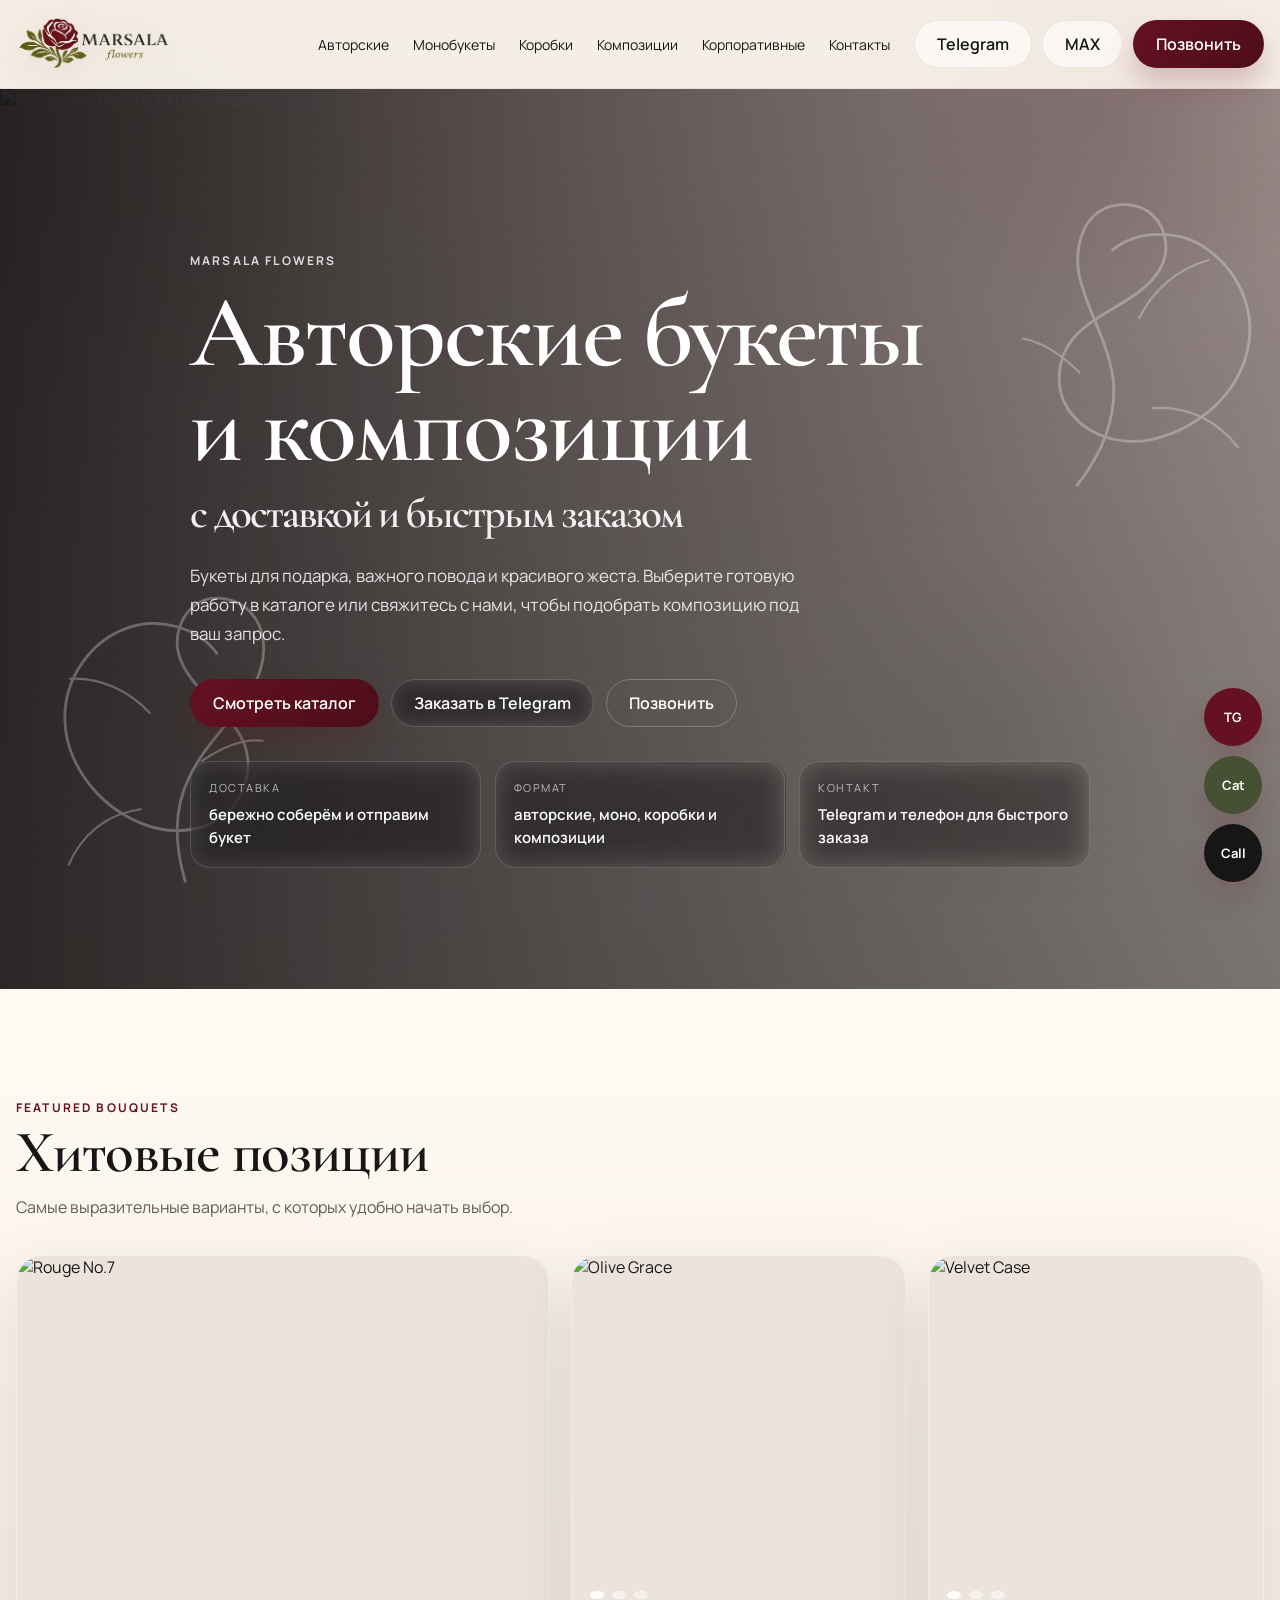
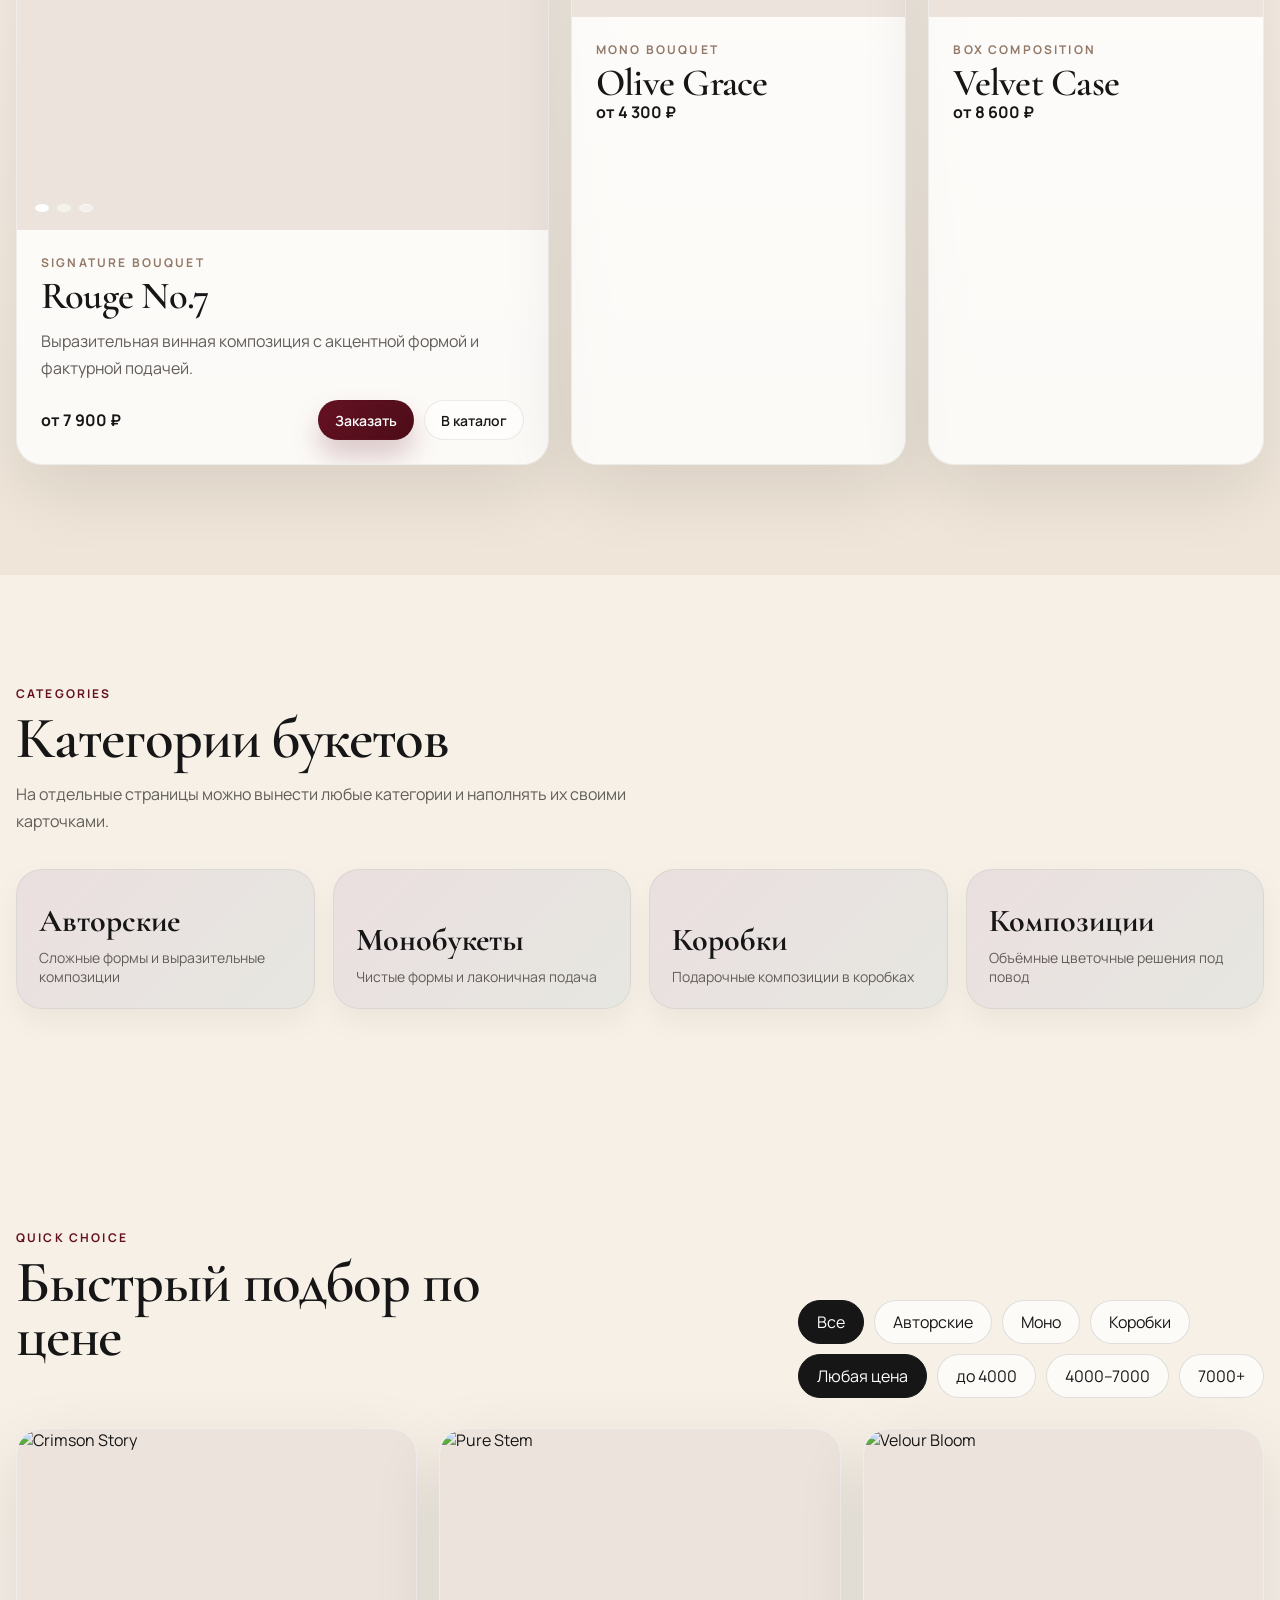
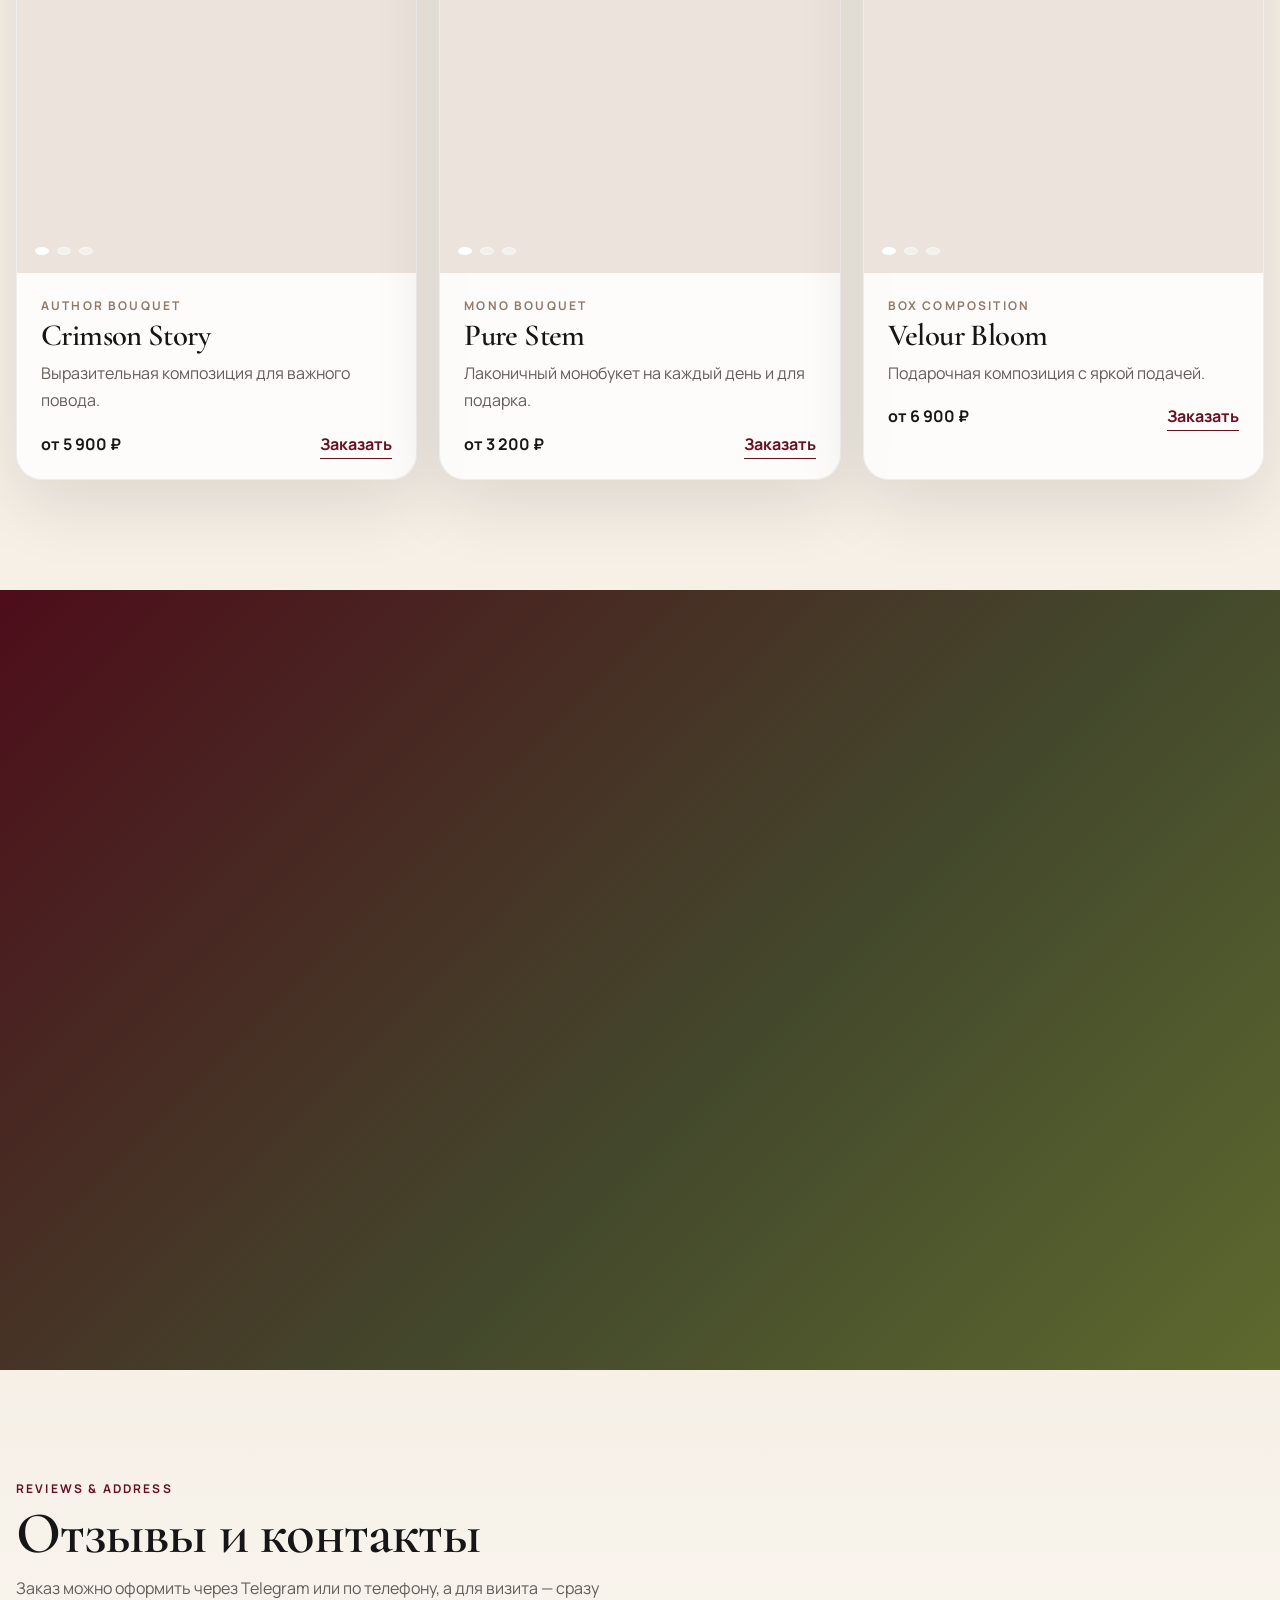
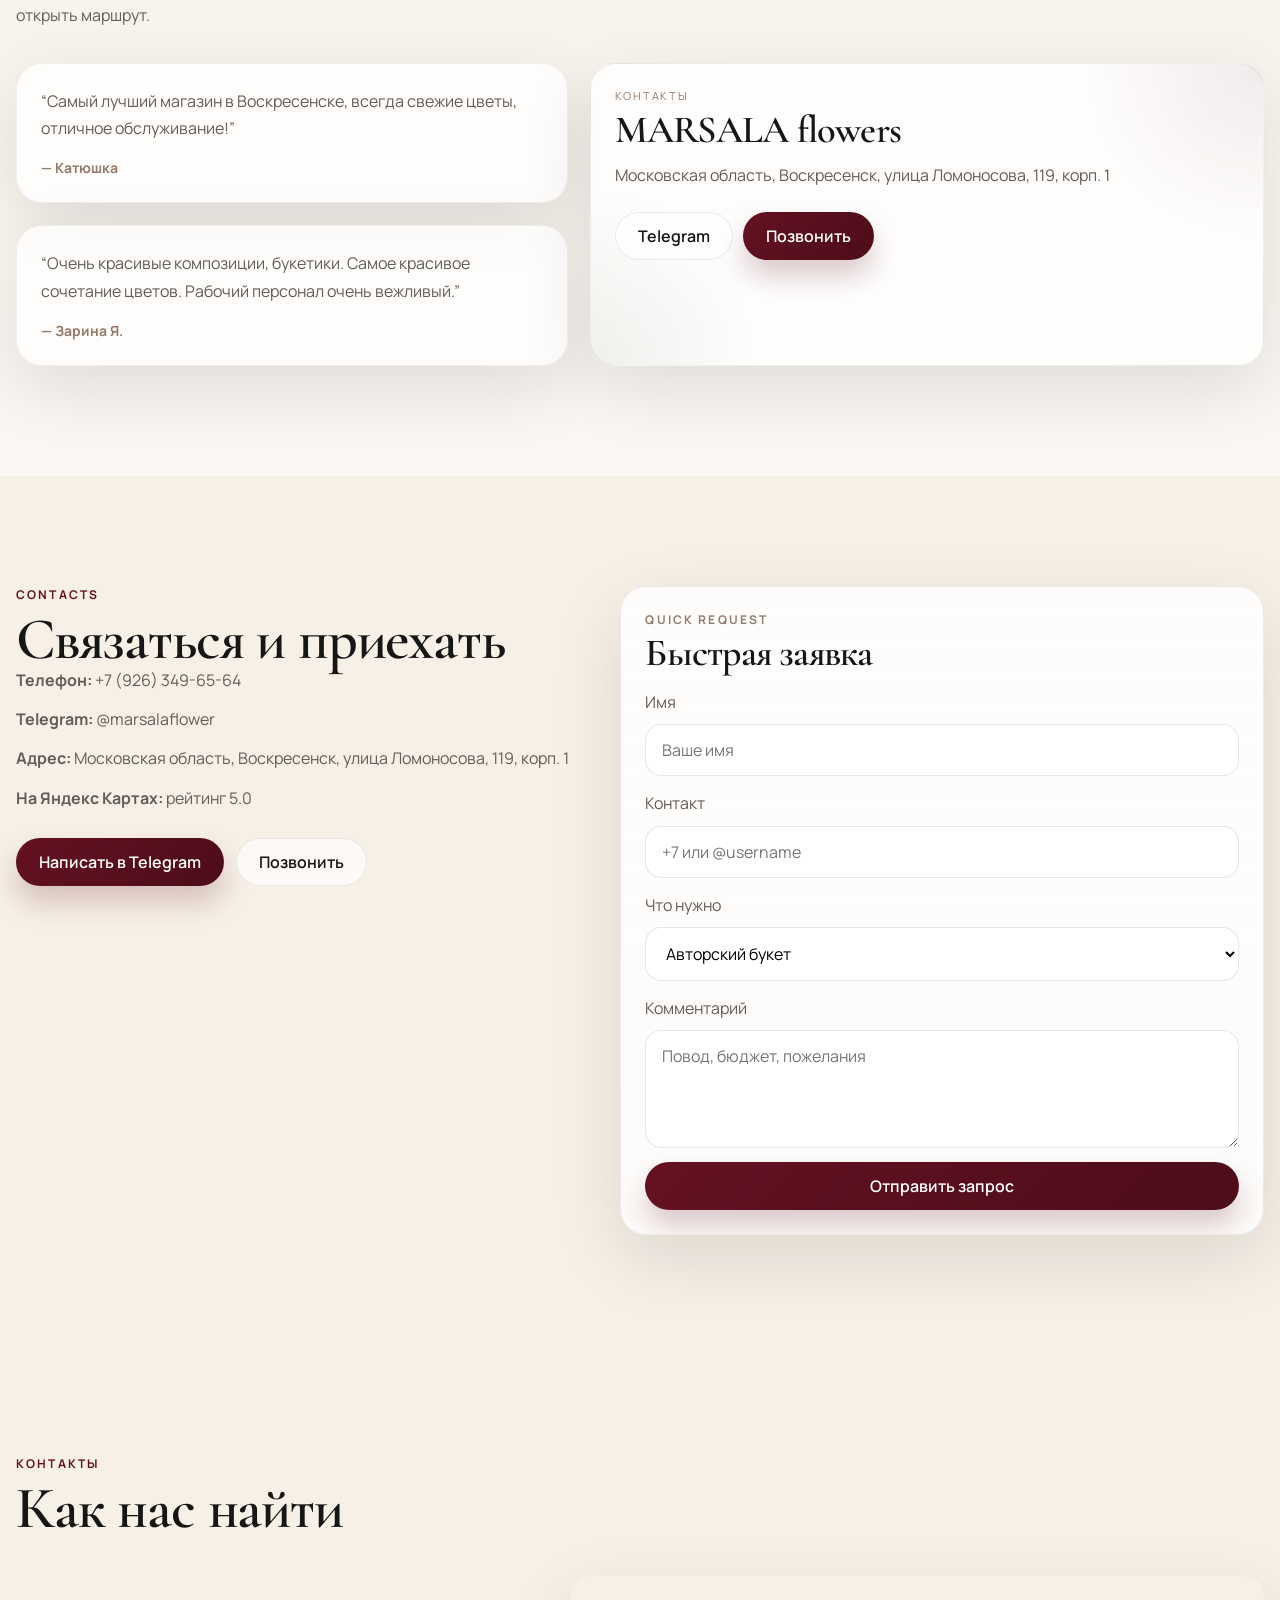
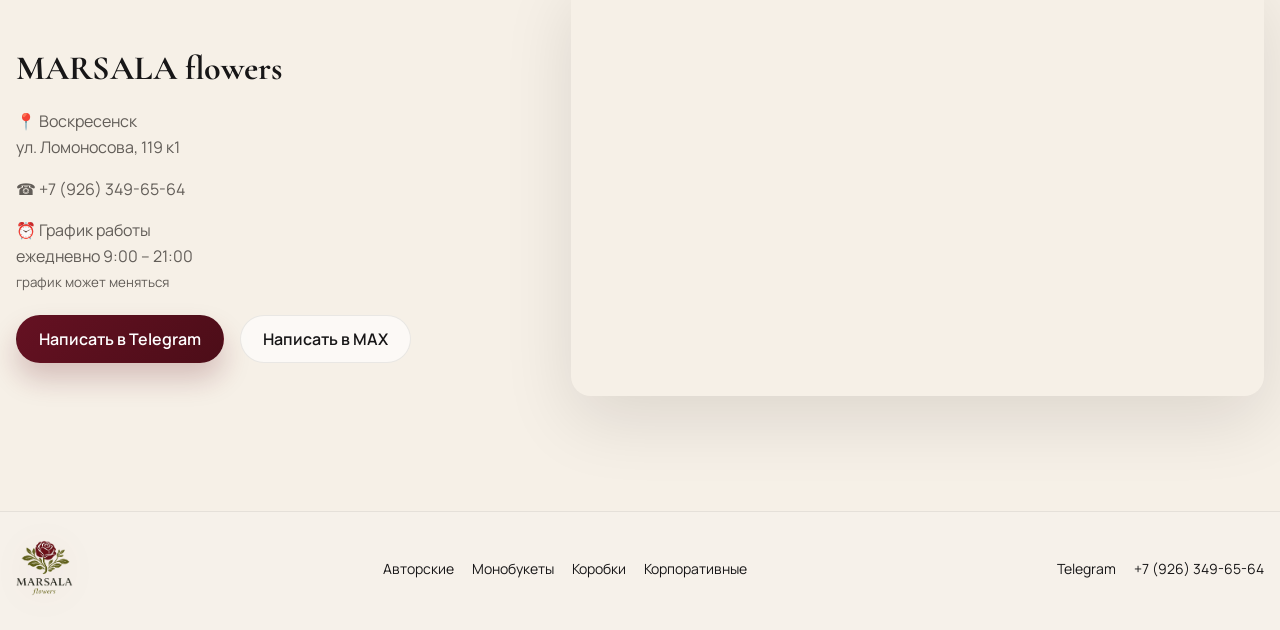
==== index.html @ 774537a8 "v2_16.03" ====
<!DOCTYPE html>
<html lang="ru">
<head>
  <meta charset="UTF-8" />
  <meta name="viewport" content="width=device-width, initial-scale=1.0" />
  <title>MARSALA flowers — доставка цветов и букетов</title>
  <meta name="description" content="Авторские букеты, монобукеты и композиции MARSALA flowers. Доставка, самовывоз, корпоративные заказы." />
  <link rel="preconnect" href="https://fonts.googleapis.com">
  <link rel="preconnect" href="https://fonts.gstatic.com" crossorigin>
  <link href="https://fonts.googleapis.com/css2?family=Cormorant+Garamond:wght@500;600;700&family=Manrope:wght@400;500;600;700&display=swap" rel="stylesheet">
  <link rel="icon" type="image/svg+xml" href="img/logo.png" />
  <link rel="stylesheet" href="style.css" />
</head>
<body>
  <div class="page-wrap">
    <header class="header" id="top">
      <div class="container header__inner">
        <a href="index.html" class="logo logo--image" aria-label="MARSALA flowers">
          <img src="img/logo_h.png" alt="MARSALA flowers" class="logo__img" />
        </a>

        <nav class="nav" id="nav">
          <a href="author-bouquets.html">Авторские</a>
          <a href="mono-bouquets.html">Монобукеты</a>
          <a href="box-compositions.html">Коробки</a>
          <a href="compositions.html">Композиции</a>
          <a href="corporate.html">Корпоративные</a>
          <a href="#contacts">Контакты</a>
        </nav>

        <div class="header__actions">
          <a href="https://t.me/marsalaflower" class="btn btn--ghost">Telegram</a>
          <a href="https://max.ru/" class="btn btn--ghost">MAX</a>
          <a href="tel:+79263496564" class="btn btn--accent">Позвонить</a>
        </div>

        <button class="burger" id="burger" aria-label="Меню">
          <span></span><span></span><span></span>
        </button>
      </div>
    </header>

    <main>
      <section class="hero">
        <div class="hero__media">
          <img src="https://images.unsplash.com/photo-1519378058457-4c29a0a2efac?auto=format&fit=crop&w=1800&q=80" alt="Авторские букеты и композиции" />
          <div class="hero__overlay"></div>
          <div class="hero__monogram hero__monogram--left"></div>
          <div class="hero__monogram hero__monogram--right"></div>
          <div class="hero__watermark"></div>
        </div>

        <div class="container hero__content reveal">
          <p class="hero__eyebrow">MARSALA flowers</p>
          <h1 class="hero__title">
            Авторские букеты и композиции
            <span>с доставкой и быстрым заказом</span>
          </h1>
          <p class="hero__text">
            Букеты для подарка, важного повода и красивого жеста. Выберите готовую работу в каталоге
            или свяжитесь с нами, чтобы подобрать композицию под ваш запрос.
          </p>

          <div class="hero__actions">
            <a href="#catalog" class="btn btn--accent">Смотреть каталог</a>
            <a href="https://t.me/marsalaflower" class="btn btn--glass">Заказать в Telegram</a>
            <a href="tel:+79263496564" class="btn btn--outline-light">Позвонить</a>
          </div>

          <div class="hero__meta">
            <div class="hero-meta-card">
              <span>Доставка</span>
              <strong>бережно соберём и отправим букет</strong>
            </div>
            <div class="hero-meta-card">
              <span>Формат</span>
              <strong>авторские, моно, коробки и композиции</strong>
            </div>
            <div class="hero-meta-card">
              <span>Контакт</span>
              <strong>Telegram и телефон для быстрого заказа</strong>
            </div>
          </div>
        </div>
      </section>

      <section class="section signature" id="signature">
        <div class="container">
          <div class="section-head reveal">
            <p class="section-head__label">featured bouquets</p>
            <h2 class="section-head__title">Хитовые позиции</h2>
            <p class="section-head__text">Самые выразительные варианты, с которых удобно начать выбор.</p>
          </div>

          <div class="signature-grid">
            <article class="signature-card signature-card--large reveal" data-category="author" data-price="7900">
              <div class="signature-card__gallery">
                <img class="product-image active" src="https://images.unsplash.com/photo-1487412720507-e7ab37603c6f?auto=format&fit=crop&w=1400&q=80" alt="Rouge No.7" />
                <img class="product-image" src="https://images.unsplash.com/photo-1455656678494-4d1b5f3e7ad1?auto=format&fit=crop&w=1400&q=80" alt="Rouge No.7" />
                <img class="product-image" src="https://images.unsplash.com/photo-1519378058457-4c29a0a2efac?auto=format&fit=crop&w=1400&q=80" alt="Rouge No.7" />
                <div class="product-dots"></div>
              </div>
              <div class="signature-card__content">
                <p class="mini-label">signature bouquet</p>
                <h3>Rouge No.7</h3>
                <p class="signature-card__desc">Выразительная винная композиция с акцентной формой и фактурной подачей.</p>
                <div class="signature-card__bottom">
                  <span class="signature-card__price">от 7 900 ₽</span>
                  <div class="card-actions">
                    <a href="https://t.me/marsalaflower" class="btn btn--accent btn--small">Заказать</a>
                    <a href="author-bouquets.html" class="btn btn--ghost btn--small">В каталог</a>
                  </div>
                </div>
              </div>
            </article>

            <article class="signature-card reveal" data-category="mono" data-price="4300">
              <div class="signature-card__gallery">
                <img class="product-image active" src="https://images.unsplash.com/photo-1494336934272-fd670477c5ab?auto=format&fit=crop&w=1200&q=80" alt="Olive Grace" />
                <img class="product-image" src="https://images.unsplash.com/photo-1563241527-3004b7be0ffd?auto=format&fit=crop&w=1200&q=80" alt="Olive Grace" />
                <img class="product-image" src="https://images.unsplash.com/photo-1526397751294-331021109fbd?auto=format&fit=crop&w=1200&q=80" alt="Olive Grace" />
                <div class="product-dots"></div>
              </div>
              <div class="signature-card__content">
                <p class="mini-label">mono bouquet</p>
                <h3>Olive Grace</h3>
                <span class="signature-card__price">от 4 300 ₽</span>
              </div>
            </article>

            <article class="signature-card reveal" data-category="box" data-price="8600">
              <div class="signature-card__gallery">
                <img class="product-image active" src="https://images.unsplash.com/photo-1508610048659-a06b669e3321?auto=format&fit=crop&w=1200&q=80" alt="Velvet Case" />
                <img class="product-image" src="https://images.unsplash.com/photo-1516589091380-5d8e87df6999?auto=format&fit=crop&w=1200&q=80" alt="Velvet Case" />
                <img class="product-image" src="https://images.unsplash.com/photo-1518709268805-4e9042af2176?auto=format&fit=crop&w=1200&q=80" alt="Velvet Case" />
                <div class="product-dots"></div>
              </div>
              <div class="signature-card__content">
                <p class="mini-label">box composition</p>
                <h3>Velvet Case</h3>
                <span class="signature-card__price">от 8 600 ₽</span>
              </div>
            </article>
          </div>
        </div>
      </section>

      <section class="section">
        <div class="container">
          <div class="section-head reveal">
            <p class="section-head__label">categories</p>
            <h2 class="section-head__title">Категории букетов</h2>
            <p class="section-head__text">На отдельные страницы можно вынести любые категории и наполнять их своими карточками.</p>
          </div>

          <div class="category-links reveal">
            <a class="category-link" href="author-bouquets.html">
              <h3>Авторские</h3>
              <p>Сложные формы и выразительные композиции</p>
            </a>
            <a class="category-link" href="mono-bouquets.html">
              <h3>Монобукеты</h3>
              <p>Чистые формы и лаконичная подача</p>
            </a>
            <a class="category-link" href="box-compositions.html">
              <h3>Коробки</h3>
              <p>Подарочные композиции в коробках</p>
            </a>
            <a class="category-link" href="compositions.html">
              <h3>Композиции</h3>
              <p>Объёмные цветочные решения под повод</p>
            </a>
          </div>
        </div>
      </section>

      <section class="section catalog" id="catalog">
        <div class="container">
          <div class="catalog-top reveal">
            <div class="section-head section-head--narrow">
              <p class="section-head__label">quick choice</p>
              <h2 class="section-head__title">Быстрый подбор по цене</h2>
            </div>

            <div class="catalog-filters">
              <div class="chips">
                <button class="chip is-active" data-filter-type="all">Все</button>
                <button class="chip" data-filter-type="author">Авторские</button>
                <button class="chip" data-filter-type="mono">Моно</button>
                <button class="chip" data-filter-type="box">Коробки</button>
              </div>
              <div class="chips">
                <button class="chip is-active" data-filter-price="all">Любая цена</button>
                <button class="chip" data-filter-price="low">до 4000</button>
                <button class="chip" data-filter-price="mid">4000–7000</button>
                <button class="chip" data-filter-price="high">7000+</button>
              </div>
            </div>
          </div>

          <div class="catalog-grid" id="catalogGrid">
            <article class="catalog-card reveal" data-category="author" data-price="5900">
              <div class="catalog-card__gallery">
                <img class="product-image active" src="https://images.unsplash.com/photo-1455656678494-4d1b5f3e7ad1?auto=format&fit=crop&w=1200&q=80" alt="Crimson Story" />
                <img class="product-image" src="https://images.unsplash.com/photo-1468327768560-75b778cbb551?auto=format&fit=crop&w=1200&q=80" alt="Crimson Story" />
                <img class="product-image" src="https://images.unsplash.com/photo-1487412720507-e7ab37603c6f?auto=format&fit=crop&w=1200&q=80" alt="Crimson Story" />
                <div class="product-dots"></div>
              </div>
              <div class="catalog-card__body">
                <p class="mini-label">author bouquet</p>
                <h3>Crimson Story</h3>
                <p class="catalog-card__desc">Выразительная композиция для важного повода.</p>
                <div class="catalog-card__bottom">
                  <span class="catalog-card__price">от 5 900 ₽</span>
                  <a href="https://t.me/marsalaflower" class="text-link">Заказать</a>
                </div>
              </div>
            </article>

            <article class="catalog-card reveal" data-category="mono" data-price="3200">
              <div class="catalog-card__gallery">
                <img class="product-image active" src="https://images.unsplash.com/photo-1494336934272-fd670477c5ab?auto=format&fit=crop&w=1200&q=80" alt="Pure Stem" />
                <img class="product-image" src="https://images.unsplash.com/photo-1563241527-3004b7be0ffd?auto=format&fit=crop&w=1200&q=80" alt="Pure Stem" />
                <img class="product-image" src="https://images.unsplash.com/photo-1526397751294-331021109fbd?auto=format&fit=crop&w=1200&q=80" alt="Pure Stem" />
                <div class="product-dots"></div>
              </div>
              <div class="catalog-card__body">
                <p class="mini-label">mono bouquet</p>
                <h3>Pure Stem</h3>
                <p class="catalog-card__desc">Лаконичный монобукет на каждый день и для подарка.</p>
                <div class="catalog-card__bottom">
                  <span class="catalog-card__price">от 3 200 ₽</span>
                  <a href="https://t.me/marsalaflower" class="text-link">Заказать</a>
                </div>
              </div>
            </article>

            <article class="catalog-card reveal" data-category="box" data-price="6900">
              <div class="catalog-card__gallery">
                <img class="product-image active" src="https://images.unsplash.com/photo-1508610048659-a06b669e3321?auto=format&fit=crop&w=1200&q=80" alt="Velour Bloom" />
                <img class="product-image" src="https://images.unsplash.com/photo-1516589091380-5d8e87df6999?auto=format&fit=crop&w=1200&q=80" alt="Velour Bloom" />
                <img class="product-image" src="https://images.unsplash.com/photo-1518709268805-4e9042af2176?auto=format&fit=crop&w=1200&q=80" alt="Velour Bloom" />
                <div class="product-dots"></div>
              </div>
              <div class="catalog-card__body">
                <p class="mini-label">box composition</p>
                <h3>Velour Bloom</h3>
                <p class="catalog-card__desc">Подарочная композиция с яркой подачей.</p>
                <div class="catalog-card__bottom">
                  <span class="catalog-card__price">от 6 900 ₽</span>
                  <a href="https://t.me/marsalaflower" class="text-link">Заказать</a>
                </div>
              </div>
            </article>
          </div>
        </div>
      </section>

      <section class="section corporate" id="corporate">
        <div class="container corporate__grid">
          <div class="corporate__copy reveal">
            <p class="section-head__label section-head__label--light">corporate orders</p>
            <h2 class="section-head__title section-head__title--light">Корпоративные заказы</h2>
            <p class="corporate__text">Букеты и композиции для сотрудников, руководителей, клиентов и деловых поводов.</p>
            <ul class="corporate__list">
              <li>Подарки сотрудникам и руководителям</li>
              <li>Поздравления для клиентов и партнёров</li>
              <li>Оформление деловых поводов и мероприятий</li>
              <li>Быстрое согласование через Telegram и телефон</li>
            </ul>
            <div class="corporate__actions">
              <a href="corporate.html" class="btn btn--light-solid">Подробнее</a>
              <a href="https://t.me/marsalaflower" class="btn btn--outline-light">Оставить запрос</a>
            </div>
          </div>

          <div class="corporate__visual reveal">
            <div class="corporate__visual-card">
              <span>MARSALA flowers</span>
              <strong>Цветочные решения для делового подарка и особого случая</strong>
            </div>
            <img src="https://images.unsplash.com/photo-1527061011665-3652c757a4d4?auto=format&fit=crop&w=1400&q=80" alt="Корпоративная композиция" />
          </div>
        </div>
      </section>

      <section class="section reviews" id="reviews">
        <div class="container">
          <div class="section-head reveal">
            <p class="section-head__label">reviews & address</p>
            <h2 class="section-head__title">Отзывы и контакты</h2>
            <p class="section-head__text">Заказ можно оформить через Telegram или по телефону, а для визита — сразу открыть маршрут.</p>
          </div>

          <div class="reviews-layout">
            <div class="reviews-cards">
              <article class="review-card reveal">
                <p>“Самый лучший магазин в Воскресенске, всегда свежие цветы, отличное обслуживание!”</p>
                <strong>— Катюшка</strong>
              </article>
              <article class="review-card reveal">
                <p>“Очень красивые композиции, букетики. Самое красивое сочетание цветов. Рабочий персонал очень вежливый.”</p>
                <strong>— Зарина Я.</strong>
              </article>
            </div>

            <div class="map-card reveal">
              <div class="map-card__inner">
                <span>Контакты</span>
                <h3>MARSALA flowers</h3>
                <p>Московская область, Воскресенск, улица Ломоносова, 119, корп. 1</p>
                <div class="card-actions">
                  <a href="https://t.me/marsalaflower" class="btn btn--ghost">Telegram</a>
                  <a href="tel:+79263496564" class="btn btn--accent">Позвонить</a>
                </div>
              </div>
            </div>
          </div>
        </div>
      </section>

      <section class="section contacts" id="contacts">
        <div class="container contacts__grid">
          <div class="contacts__copy reveal">
            <p class="section-head__label">contacts</p>
            <h2 class="section-head__title">Связаться и приехать</h2>
            <ul class="contacts-list">
              <li><strong>Телефон:</strong> +7 (926) 349-65-64</li>
              <li><strong>Telegram:</strong> @marsalaflower</li>
              <li><strong>Адрес:</strong> Московская область, Воскресенск, улица Ломоносова, 119, корп. 1</li>
              <li><strong>На Яндекс Картах:</strong> рейтинг 5.0</li>
            </ul>
            <div class="contacts__actions">
              <a href="https://t.me/marsalaflower" class="btn btn--accent">Написать в Telegram</a>
              <a href="tel:+79263496564" class="btn btn--ghost">Позвонить</a>
            </div>
          </div>

          <form class="contact-card reveal">
            <p class="mini-label">quick request</p>
            <h3>Быстрая заявка</h3>
            <label>
              <span>Имя</span>
              <input type="text" placeholder="Ваше имя" />
            </label>
            <label>
              <span>Контакт</span>
              <input type="text" placeholder="+7 или @username" />
            </label>
            <label>
              <span>Что нужно</span>
              <select>
                <option>Авторский букет</option>
                <option>Монобукет</option>
                <option>Композиция в коробке</option>
                <option>Корпоративный заказ</option>
              </select>
            </label>
            <label>
              <span>Комментарий</span>
              <textarea rows="4" placeholder="Повод, бюджет, пожелания"></textarea>
            </label>
            <button type="button" class="btn btn--accent btn--full">Отправить запрос</button>
          </form>
        </div>
      </section>
      <section class="section contacts" id="contacts">
  <div class="container">

    <div class="section-head">
      <p class="section-head__label">контакты</p>
      <h2 class="section-head__title">Как нас найти</h2>
    </div>

    <div class="contacts-grid">

      <div class="contacts-info">
        <h3>MARSALA flowers</h3>

        <p>
          📍 Воскресенск<br>
          ул. Ломоносова, 119 к1
        </p>

        <p>
          ☎ <a href="tel:+79263496564">+7 (926) 349-65-64</a>
        </p>

        <p>
          ⏰ График работы<br>
          ежедневно 9:00 – 21:00<br>
          <small>график может меняться</small>
        </p>

        <div class="contacts-buttons">
          <a href="https://t.me/marsalaflower" class="btn btn--accent">Написать в Telegram</a>
          <a href="https://max.ru/" class="btn btn--ghost">Написать в MAX</a>
        </div>

      </div>


      <div class="contacts-map">

        <iframe
          src="https://yandex.ru/map-widget/v1/?ll=38.720020%2C55.318401&mode=search&oid=48468776814&ol=biz&z=16"
          width="100%"
          height="420"
          frameborder="0"
          allowfullscreen="true"
          style="border-radius:20px;">
        </iframe>

      </div>

    </div>

  </div>
</section>
    </main>

    <footer class="footer">
      <div class="container footer__inner">
        <a href="index.html" class="logo logo--image" aria-label="MARSALA flowers">
          <img src="img/logo.png" alt="MARSALA flowers" class="logo__img" />
        </a>

        <nav class="footer__nav">
          <a href="author-bouquets.html">Авторские</a>
          <a href="mono-bouquets.html">Монобукеты</a>
          <a href="box-compositions.html">Коробки</a>
          <a href="corporate.html">Корпоративные</a>
        </nav>

        <div class="footer__links">
          <a href="https://t.me/marsalaflower">Telegram</a>
          <a href="tel:+79263496564">+7 (926) 349-65-64</a>
        </div>
      </div>
    </footer>

    <div class="floating-actions">
      <a href="https://t.me/marsalaflower">TG</a>
      <a href="author-bouquets.html">Cat</a>
      <a href="tel:+79263496564">Call</a>
    </div>
  </div>

  <script src="script.js"></script>
</body>
</html>
---- style.css ----
:root {
  --milk: #f6f0e7;
  --milk-2: #efe6dc;
  --milk-3: #faf7f2;
  --graphite: #171617;
  --graphite-soft: #625d58;
  --wine: #651122;
  --wine-dark: #4c0d18;
  --olive: #465032;
  --olive-soft: #738062;
  --taupe: #927968;
  --white: #ffffff;
  --line: rgba(23, 22, 23, 0.08);
  --line-light: rgba(255, 255, 255, 0.16);
  --shadow: 0 24px 70px rgba(16, 12, 10, 0.11);
  --radius-xl: 34px;
  --radius-lg: 26px;
  --radius-md: 20px;
  --radius-sm: 14px;
  --container: 1280px;
  --transition: 0.35s ease;
}

* { box-sizing: border-box; }
html { scroll-behavior: smooth; }
body {
  margin: 0;
  font-family: "Manrope", sans-serif;
  color: var(--graphite);
  background:
    radial-gradient(circle at top right, rgba(101, 17, 34, 0.05), transparent 15%),
    radial-gradient(circle at top left, rgba(70, 80, 50, 0.05), transparent 16%),
    var(--milk);
  overflow-x: hidden;
}
img { display: block; max-width: 100%; }
a { text-decoration: none; color: inherit; }
button, input, textarea, select { font: inherit; }
button { cursor: pointer; }
.container { width: min(var(--container), calc(100% - 32px)); margin: 0 auto; }
.page-wrap { position: relative; isolation: isolate; }

.page-wrap::before,
.page-wrap::after {
  content: "";
  position: fixed;
  inset: auto;
  pointer-events: none;
  z-index: -1;
  opacity: .26;
  width: 420px;
  height: 420px;
  background-repeat: no-repeat;
  background-size: contain;
}

.page-wrap::before {
  top: 110px;
  left: -70px;
  background-image: url("data:image/svg+xml;utf8,<svg xmlns='http://www.w3.org/2000/svg' viewBox='0 0 300 300' fill='none'><path d='M162 234c-8-28-10-55 3-82 14-30 43-52 55-81 6-16 6-36-6-49-10-11-30-16-43-7-13 9-18 26-14 40 8 28 40 43 51 69 8 18 2 42-12 55-20 18-48 18-69 9-34-14-61-48-60-86 1-30 21-58 49-68 24-9 56-1 71 20' stroke='%23651122' stroke-width='1.9' stroke-linecap='round'/><path d='M127 177c-26 3-47 20-57 44M175 139c15-10 31-18 48-16M134 101c-17-18-39-28-63-27' stroke='%23465032' stroke-width='1.5' stroke-linecap='round'/></svg>");
}

.page-wrap::after {
  right: -90px;
  bottom: 80px;
  background-image: url("data:image/svg+xml;utf8,<svg xmlns='http://www.w3.org/2000/svg' viewBox='0 0 300 300' fill='none'><path d='M124 234c18-23 30-48 29-78-2-34-23-61-28-92-2-17 2-36 16-46 12-8 32-8 43 3 12 12 13 30 5 43-15 25-50 32-68 54-13 15-15 40-4 56 15 22 42 28 65 24 37-8 70-36 77-73 6-30-8-61-33-78-21-15-54-15-74 1' stroke='%23465032' stroke-width='1.9' stroke-linecap='round'/><path d='M184 173c27-2 51 10 67 31M126 145c-13-13-28-24-45-27M173 102c11-22 30-39 55-46' stroke='%23651122' stroke-width='1.5' stroke-linecap='round'/></svg>");
}

.header {
  position: sticky;
  top: 0;
  z-index: 100;
  backdrop-filter: blur(18px);
  background: rgba(246, 240, 231, 0.76);
  border-bottom: 1px solid rgba(23,22,23,.06);
}
.header__inner {
  min-height: 88px;
  display: flex;
  align-items: center;
  gap: 24px;
}
.logo {
  display: inline-flex;
  align-items: center;
  gap: 12px;
  flex-shrink: 0;
}
.logo__seal {
  width: 50px;
  height: 50px;
  border-radius: 50%;
  display: grid;
  place-items: center;
  background: linear-gradient(135deg, var(--wine), var(--olive));
  color: var(--white);
  font-family: "Cormorant Garamond", serif;
  font-size: 22px;
  font-weight: 700;
  box-shadow: 0 16px 30px rgba(101,17,34,.18);
}
.logo__text { display: flex; flex-direction: column; line-height: 1; }
.logo__text strong { font-size: 15px; font-weight: 700; }
.logo__text small {
  margin-top: 5px;
  font-size: 11px;
  color: var(--graphite-soft);
  text-transform: uppercase;
  letter-spacing: .14em;
}
.nav {
  margin-left: auto;
  display: flex;
  align-items: center;
  gap: 24px;
}
.nav a, .footer__nav a, .footer__links a {
  position: relative;
  font-size: 14px;
  color: var(--graphite);
}
.nav a::after, .footer__nav a::after, .footer__links a::after {
  content: "";
  position: absolute;
  left: 0; bottom: -6px;
  width: 0; height: 1px;
  background: currentColor;
  transition: width var(--transition);
}
.nav a:hover::after, .footer__nav a:hover::after, .footer__links a:hover::after { width: 100%; }
.header__actions { display: flex; gap: 10px; }
.burger {
  display: none;
  width: 44px; height: 44px;
  border-radius: 12px;
  border: 1px solid var(--line);
  background: rgba(255,255,255,.6);
  flex-direction: column; justify-content: center; gap: 4px;
}
.burger span {
  width: 18px; height: 2px; border-radius: 999px;
  background: var(--graphite); display: block; margin: 0 auto;
}
.btn {
  min-height: 48px;
  padding: 0 22px;
  border-radius: 999px;
  border: 1px solid transparent;
  display: inline-flex; align-items: center; justify-content: center;
  transition: transform var(--transition), background var(--transition), box-shadow var(--transition), border-color var(--transition);
  font-weight: 600; white-space: nowrap;
}
.btn:hover { transform: translateY(-2px); }
.btn--accent {
  background: linear-gradient(135deg, var(--wine), var(--wine-dark));
  color: #fff;
  box-shadow: 0 16px 28px rgba(101,17,34,.22);
}
.btn--ghost {
  background: rgba(255,255,255,.62);
  border-color: rgba(23,22,23,.08);
  color: var(--graphite);
}
.btn--glass {
  color: #fff;
  background: rgba(255,255,255,.08);
  border-color: rgba(255,255,255,.16);
  backdrop-filter: blur(10px);
}
.btn--outline {
  background: transparent;
  border-color: rgba(23,22,23,.14);
}
.btn--outline-light {
  background: transparent;
  color: #fff;
  border-color: rgba(255,255,255,.24);
}
.btn--light-solid { background: #fff; color: var(--wine); }
.btn--small { min-height: 40px; padding: 0 16px; font-size: 14px; }
.btn--full { width: 100%; }

.hero {
  position: relative;
  min-height: 100vh;
  display: flex;
  align-items: center;
  color: #fff;
  overflow: hidden;
}
.hero__media { position: absolute; inset: 0; }
.hero__media img {
  width: 100%; height: 100%; object-fit: cover;
  filter: saturate(.95) contrast(1.05);
}
.hero__overlay {
  position: absolute; inset: 0;
  background:
    linear-gradient(100deg, rgba(14,11,12,.88) 0%, rgba(14,11,12,.6) 42%, rgba(14,11,12,.26) 100%),
    linear-gradient(180deg, rgba(101,17,34,.16), rgba(0,0,0,.36));
}
.hero__monogram {
  position: absolute;
  width: 380px; height: 380px;
  opacity: .28;
  background-repeat: no-repeat;
  background-size: contain;
  mix-blend-mode: screen;
}
.hero__monogram--left {
  left: -20px; bottom: 24px;
  background-image: url("data:image/svg+xml;utf8,<svg xmlns='http://www.w3.org/2000/svg' viewBox='0 0 300 300' fill='none'><path d='M162 234c-8-28-10-55 3-82 14-30 43-52 55-81 6-16 6-36-6-49-10-11-30-16-43-7-13 9-18 26-14 40 8 28 40 43 51 69 8 18 2 42-12 55-20 18-48 18-69 9-34-14-61-48-60-86 1-30 21-58 49-68 24-9 56-1 71 20' stroke='white' stroke-width='2.2' stroke-linecap='round'/><path d='M127 177c-26 3-47 20-57 44M175 139c15-10 31-18 48-16M134 101c-17-18-39-28-63-27' stroke='white' stroke-width='1.7' stroke-linecap='round'/></svg>");
}
.hero__monogram--right {
  right: -20px; top: 100px;
  background-image: url("data:image/svg+xml;utf8,<svg xmlns='http://www.w3.org/2000/svg' viewBox='0 0 300 300' fill='none'><path d='M124 234c18-23 30-48 29-78-2-34-23-61-28-92-2-17 2-36 16-46 12-8 32-8 43 3 12 12 13 30 5 43-15 25-50 32-68 54-13 15-15 40-4 56 15 22 42 28 65 24 37-8 70-36 77-73 6-30-8-61-33-78-21-15-54-15-74 1' stroke='white' stroke-width='2.2' stroke-linecap='round'/><path d='M184 173c27-2 51 10 67 31M126 145c-13-13-28-24-45-27M173 102c11-22 30-39 55-46' stroke='white' stroke-width='1.7' stroke-linecap='round'/></svg>");
}
.hero__content {
  position: relative; z-index: 2;
  padding: 132px 0 90px;
  max-width: 900px;
}
.hero__eyebrow, .section-head__label, .mini-label {
  text-transform: uppercase; letter-spacing: .18em; font-size: 12px; font-weight: 700;
}
.hero__eyebrow { margin: 0 0 16px; color: rgba(255,255,255,.82); }
.hero__title, .section-head__title, .signature-card h3, .catalog-card h3, .contact-card h3, .map-card__inner h3, .page-hero__title {
  font-family: "Cormorant Garamond", serif;
  line-height: .92; letter-spacing: -.02em; margin: 0; font-weight: 600;
}
.hero__title { font-size: clamp(4rem, 8vw, 7.6rem); max-width: 760px; }
.hero__title span { display: block; margin-top: 16px; font-size: .42em; line-height: 1.08; color: rgba(255,255,255,.92); }
.hero__text, .section-head__text, .signature-card__desc, .catalog-card__desc, .corporate__text, .review-card p, .map-card__inner p, .contacts-list li, .contact-card label span, .page-hero__text {
  color: var(--graphite-soft); line-height: 1.7;
}
.hero__text { margin: 26px 0 0; max-width: 620px; color: rgba(255,255,255,.85); font-size: 17px; }
.hero__actions { display: flex; flex-wrap: wrap; gap: 12px; margin-top: 30px; }
.hero__meta { margin-top: 34px; display: grid; grid-template-columns: repeat(3, 1fr); gap: 14px; }
.hero-meta-card {
  padding: 18px;
  border-radius: var(--radius-md);
  background: rgba(255,255,255,.08);
  border: 1px solid rgba(255,255,255,.14);
  backdrop-filter: blur(14px);
}
.hero-meta-card span {
  display: block; margin-bottom: 8px;
  color: rgba(255,255,255,.68);
  text-transform: uppercase; letter-spacing: .14em; font-size: 11px;
}
.hero-meta-card strong { font-size: 15px; line-height: 1.45; font-weight: 600; }

.page-hero {
  position: relative;
  padding: 150px 0 70px;
  overflow: hidden;
  background:
    linear-gradient(135deg, rgba(101,17,34,.9), rgba(70,80,50,.88)),
    radial-gradient(circle at right top, rgba(255,255,255,.08), transparent 22%),
    var(--graphite);
  color: #fff;
}
.page-hero__title { font-size: clamp(3rem, 5vw, 5.3rem); max-width: 840px; }
.page-hero__text { margin: 18px 0 0; max-width: 700px; color: rgba(255,255,255,.84); }
.page-hero__crumbs {
  display: flex; gap: 12px; flex-wrap: wrap; align-items: center;
  margin-bottom: 14px; color: rgba(255,255,255,.7); font-size: 13px;
}
.page-hero__crumbs span { opacity: .55; }

.section { position: relative; z-index: 1; padding: 110px 0; }
.section-head { margin-bottom: 34px; max-width: 760px; }
.section-head--narrow { max-width: 560px; }
.section-head__label { margin: 0 0 10px; color: var(--wine); }
.section-head__label--light { color: rgba(255,255,255,.8); }
.section-head__title { font-size: clamp(2.6rem, 4.6vw, 4.8rem); color: var(--graphite); }
.section-head__title--light { color: #fff; }
.section-head__text { margin: 14px 0 0; max-width: 620px; }

.signature { background: linear-gradient(180deg, #fffaf4 0%, #efe5d8 100%); }
.signature-grid { display: grid; grid-template-columns: 1.35fr .85fr .85fr; gap: 22px; align-items: stretch; }
.signature-card, .catalog-card, .review-card, .contact-card, .map-card__inner {
  background: rgba(255,255,255,.78); border: 1px solid rgba(23,22,23,.06); box-shadow: var(--shadow); overflow: hidden;
}
.signature-card, .catalog-card, .review-card, .contact-card { border-radius: var(--radius-lg); }
.signature-card, .catalog-card { transition: transform var(--transition), box-shadow var(--transition); }
.signature-card:hover, .catalog-card:hover { transform: translateY(-6px); box-shadow: 0 28px 80px rgba(16,12,10,.14); }
.signature-card__gallery, .catalog-card__gallery { position: relative; overflow: hidden; background: #ece4dc; }
.signature-card__gallery { aspect-ratio: 1 / 1.08; }
.catalog-card__gallery { aspect-ratio: .9 / 1; }
.product-image {
  position: absolute; inset: 0; width: 100%; height: 100%; object-fit: cover;
  opacity: 0; transition: opacity var(--transition), transform .8s ease;
}
.product-image.active { opacity: 1; }
.signature-card:hover .product-image.active, .catalog-card:hover .product-image.active { transform: scale(1.05); }
.product-dots { position: absolute; left: 18px; bottom: 18px; z-index: 2; display: flex; gap: 8px; }
.product-dot { width: 8px; height: 8px; border-radius: 50%; background: rgba(255,255,255,.44); border: 1px solid rgba(255,255,255,.38); }
.product-dot.active { background: #fff; }
.signature-card__content, .catalog-card__body, .review-card, .contact-card, .map-card__inner { padding: 24px; }
.mini-label { margin: 0 0 8px; color: var(--taupe); }
.signature-card h3 { font-size: clamp(2rem, 3vw, 3.7rem); }
.signature-card__desc { margin: 14px 0 0; max-width: 560px; }
.signature-card__bottom, .catalog-card__bottom { margin-top: 18px; display: flex; justify-content: space-between; gap: 14px; align-items: center; flex-wrap: wrap; }
.signature-card__price, .catalog-card__price { font-weight: 700; color: var(--graphite); }
.card-actions { display: flex; gap: 10px; flex-wrap: wrap; }

.mood-band { padding: 28px 0; background: linear-gradient(135deg, var(--wine), var(--olive)); color: rgba(255,255,255,.86); }
.mood-band__inner { display: flex; align-items: center; justify-content: center; gap: 18px; flex-wrap: wrap; }
.mood-band__inner p { margin: 0; text-transform: uppercase; letter-spacing: .18em; font-size: 12px; font-weight: 700; }
.mood-band__inner span { width: 26px; height: 1px; background: rgba(255,255,255,.32); }

.catalog { background: var(--milk); }
.catalog-top { display: flex; justify-content: space-between; gap: 30px; align-items: end; margin-bottom: 30px; flex-wrap: wrap; }
.catalog-filters { display: flex; flex-direction: column; gap: 10px; }
.chips { display: flex; gap: 10px; flex-wrap: wrap; }
.chip {
  min-height: 44px; padding: 0 18px; border-radius: 999px;
  border: 1px solid rgba(23,22,23,.12); background: rgba(255,255,255,.7); color: var(--graphite);
  transition: var(--transition);
}
.chip.is-active, .chip:hover { background: var(--graphite); border-color: var(--graphite); color: #fff; }
.catalog-grid, .category-grid { display: grid; grid-template-columns: repeat(3, 1fr); gap: 22px; }
.catalog-card h3 { font-size: clamp(1.8rem, 2.4vw, 3rem); }
.catalog-card__desc { margin: 10px 0 0; }
.text-link { position: relative; font-weight: 700; color: var(--wine); }
.text-link::after { content: ""; position: absolute; left: 0; bottom: -4px; width: 100%; height: 1px; background: currentColor; }

.category-links { display: grid; grid-template-columns: repeat(4, 1fr); gap: 18px; }
.category-link {
  min-height: 140px; border-radius: var(--radius-lg); padding: 22px;
  display: flex; flex-direction: column; justify-content: flex-end;
  background:
    linear-gradient(135deg, rgba(101,17,34,.12), rgba(70,80,50,.12)),
    rgba(255,255,255,.76);
  border: 1px solid rgba(23,22,23,.06);
  box-shadow: 0 12px 30px rgba(16,12,10,.05);
  transition: transform var(--transition), box-shadow var(--transition);
}
.category-link:hover { transform: translateY(-5px); box-shadow: var(--shadow); }
.category-link h3 { margin: 0 0 8px; font-family: "Cormorant Garamond", serif; font-size: 2rem; }
.category-link p { margin: 0; color: var(--graphite-soft); font-size: 14px; }

.corporate {
  background: linear-gradient(135deg, rgba(77,13,26,1), rgba(67,72,44,1) 58%, rgba(93,105,46,1));
  color: #fff;
}
.corporate__grid { display: grid; grid-template-columns: 1fr 1fr; gap: 34px; align-items: center; }
.corporate__text { color: rgba(255,255,255,.82); margin: 0 0 18px; }
.corporate__list { list-style: none; margin: 0; padding: 0; display: grid; gap: 12px; }
.corporate__list li { position: relative; padding-left: 22px; color: rgba(255,255,255,.88); }
.corporate__list li::before { content: ""; position: absolute; left: 0; top: .66em; width: 8px; height: 8px; border-radius: 50%; background: #fff; }
.corporate__actions { margin-top: 28px; display: flex; gap: 12px; flex-wrap: wrap; }
.corporate__visual {
  position: relative; min-height: 560px; border-radius: var(--radius-xl); overflow: hidden;
  box-shadow: 0 24px 80px rgba(0,0,0,.2);
}
.corporate__visual img { width: 100%; height: 100%; object-fit: cover; }
.corporate__visual::after {
  content: ""; position: absolute; inset: 0;
  background: linear-gradient(180deg, rgba(0,0,0,.08), rgba(0,0,0,.44));
}
.corporate__visual-card {
  position: absolute; top: 24px; left: 24px; z-index: 2; max-width: 340px; padding: 22px;
  border-radius: var(--radius-md); background: rgba(255,255,255,.1); border: 1px solid rgba(255,255,255,.16); backdrop-filter: blur(12px);
}
.corporate__visual-card span { display: block; margin-bottom: 10px; color: rgba(255,255,255,.72); text-transform: uppercase; letter-spacing: .14em; font-size: 11px; }
.corporate__visual-card strong { line-height: 1.45; font-size: 18px; }

.reviews { background: linear-gradient(180deg, var(--milk) 0%, #fbf8f4 100%); }
.reviews-layout { display: grid; grid-template-columns: .9fr 1.1fr; gap: 22px; }
.reviews-cards { display: grid; gap: 22px; }
.review-card p { margin: 0 0 14px; }
.review-card strong { color: var(--taupe); font-size: 14px; }
.map-card__inner {
  min-height: 100%; border-radius: var(--radius-lg);
  background:
    radial-gradient(circle at top right, rgba(101,17,34,.08), transparent 24%),
    radial-gradient(circle at bottom left, rgba(70,80,50,.08), transparent 24%),
    rgba(255,255,255,.82);
}
.map-card__inner span { display: block; margin-bottom: 10px; color: var(--taupe); text-transform: uppercase; letter-spacing: .16em; font-size: 11px; }
.map-card__inner h3 { font-size: clamp(2rem, 3vw, 3.2rem); max-width: 520px; }
.map-card__inner p { max-width: 520px; margin: 14px 0 22px; }

.contacts { background: var(--milk); }
.contacts__grid { display: grid; grid-template-columns: .95fr 1.05fr; gap: 22px; align-items: stretch; }
.contacts-list { list-style: none; margin: 0 0 26px; padding: 0; display: grid; gap: 12px; }
.contacts__actions { display: flex; gap: 12px; flex-wrap: wrap; }
.contact-card { background: linear-gradient(180deg, rgba(255,255,255,.86), rgba(255,255,255,.78)); border: 1px solid rgba(23,22,23,.08); }
.contact-card h3 { font-size: clamp(2rem, 3vw, 3.2rem); margin-bottom: 18px; }
.contact-card label { display: grid; gap: 8px; margin-bottom: 14px; }
.contact-card input, .contact-card textarea, .contact-card select {
  width: 100%; border-radius: 16px; border: 1px solid rgba(23,22,23,.1);
  background: rgba(255,255,255,.84); padding: 14px 16px; outline: none;
  transition: border-color var(--transition), box-shadow var(--transition);
}
.contact-card input:focus, .contact-card textarea:focus, .contact-card select:focus {
  border-color: rgba(101,17,34,.34); box-shadow: 0 0 0 4px rgba(101,17,34,.06);
}

.footer { padding: 28px 0 34px; border-top: 1px solid rgba(23,22,23,.08); background: rgba(247,242,236,.8); }
.footer__inner { display: flex; justify-content: space-between; align-items: center; gap: 24px; flex-wrap: wrap; }
.footer__nav, .footer__links { display: flex; gap: 18px; flex-wrap: wrap; }

.floating-actions {
  position: fixed; right: 18px; bottom: 18px; z-index: 120;
  display: flex; flex-direction: column; gap: 10px;
}
.floating-actions a {
  width: 58px; height: 58px; border-radius: 50%; display: grid; place-items: center;
  color: #fff; font-size: 13px; font-weight: 700; transition: var(--transition);
  box-shadow: 0 16px 30px rgba(101,17,34,.18);
}
.floating-actions a:nth-child(1) { background: var(--wine); }
.floating-actions a:nth-child(2) { background: var(--olive); }
.floating-actions a:nth-child(3) { background: var(--graphite); }
.floating-actions a:hover { transform: translateY(-3px); }

.reveal { opacity: 0; transform: translateY(34px); transition: opacity .9s ease, transform .9s ease; }
.reveal.is-visible { opacity: 1; transform: translateY(0); }

@media (max-width: 1100px) {
  .hero__meta, .signature-grid, .catalog-grid, .category-grid, .corporate__grid, .reviews-layout, .contacts__grid, .category-links {
    grid-template-columns: 1fr;
  }
  .catalog-top { align-items: start; }
}

@media (max-width: 860px) {
  .nav, .header__actions { display: none; }
  .burger { display: flex; margin-left: auto; }
  .nav.is-open {
    display: flex; position: absolute; top: 84px; left: 16px; right: 16px; padding: 18px;
    border-radius: 20px; background: rgba(247,242,236,.98); border: 1px solid rgba(23,22,23,.06);
    box-shadow: var(--shadow); flex-direction: column; align-items: flex-start; gap: 14px;
  }
  .hero { min-height: auto; }
  .hero__content { padding: 120px 0 84px; }
  .hero__actions, .contacts__actions, .corporate__actions { flex-direction: column; align-items: stretch; }
  .btn { width: 100%; }
  .section { padding: 86px 0; }
  .corporate__visual { min-height: 420px; }
}

@media (max-width: 560px) {
  .container { width: min(var(--container), calc(100% - 20px)); }
  .hero__title, .page-hero__title { font-size: 3.3rem; }
  .section-head__title, .signature-card h3, .catalog-card h3, .contact-card h3, .map-card__inner h3 {
    font-size: 2.5rem;
  }
  .signature-card__content, .catalog-card__body, .review-card, .contact-card, .map-card__inner { padding: 20px; }
  .floating-actions a { width: 52px; height: 52px; font-size: 12px; }
}


.logo--image{gap:0}
.logo__img{
  display:block;
  height:56px;
  width:auto;
  filter: drop-shadow(0 8px 18px rgba(100,17,34,.08));
}
.logo__img--footer{height:52px}
.hero-brandmark{
  width:min(300px,58vw);
  height:auto;
  margin:0 0 24px;
  filter: drop-shadow(0 14px 28px rgba(0,0,0,.20));
}
.hero__watermark{
  position:absolute;
  right:5%;
  bottom:8%;
  width:min(34vw,460px);
  aspect-ratio:1;
  background:url("brand/watermark.svg") center/contain no-repeat;
  opacity:.42;
  mix-blend-mode:screen;
}
.page-hero{position:relative;overflow:hidden}
.page-hero::before{
  content:"";
  position:absolute;
  inset:0;
  background:
    radial-gradient(circle at 20% 30%, rgba(101,17,34,.08), transparent 20%),
    radial-gradient(circle at 80% 70%, rgba(70,80,50,.10), transparent 22%);
  pointer-events:none;
}
.page-hero__brandmark{
  width:88px;
  height:auto;
  margin-bottom:18px;
  filter: drop-shadow(0 10px 20px rgba(100,17,34,.08));
}
.signature-card,
.catalog-card{position:relative}
.signature-card::after,
.catalog-card::after{
  content:"";
  position:absolute;
  right:10px;
  bottom:10px;
  width:120px;
  height:120px;
  background:url("brand/watermark.svg") center/contain no-repeat;
  opacity:.08;
  pointer-events:none;
}
.page-wrap::before{
  background-image:url("brand/pattern-monograms.svg");
  width:560px;
  height:560px;
  opacity:.18;
  left:-120px;
  top:80px;
}
.page-wrap::after{
  background-image:url("brand/pattern-monograms.svg");
  width:520px;
  height:520px;
  opacity:.14;
  right:-120px;
  bottom:20px;
  transform:scaleX(-1) rotate(8deg);
}
body::before{
  content:"";
  position:fixed;
  inset:0;
  pointer-events:none;
  z-index:-2;
  background:
    radial-gradient(circle at 12% 18%, rgba(70,80,50,.10), transparent 18%),
    radial-gradient(circle at 86% 12%, rgba(101,17,34,.10), transparent 16%),
    radial-gradient(circle at 78% 82%, rgba(70,80,50,.08), transparent 16%);
}
@media (max-width:860px){
  .logo__img{height:48px}
  .hero-brandmark{width:min(220px,62vw)}
  .hero__watermark{width:min(56vw,280px);right:2%;bottom:4%;opacity:.28}
  .page-wrap::before,.page-wrap::after{width:340px;height:340px;opacity:.12}
}

.contacts-grid{
display:grid;
grid-template-columns: 1fr 1.4fr;
gap:60px;
align-items:center;
margin-top:40px;
}

.contacts-info h3{
font-family:"Cormorant Garamond", serif;
font-size:34px;
margin-bottom:20px;
}

.contacts-info p{
margin-bottom:16px;
color:var(--graphite-soft);
line-height:1.6;
}

.contacts-buttons{
display:flex;
gap:16px;
margin-top:20px;
}

.contacts-map iframe{
width:100%;
height:420px;
border:0;
border-radius:24px;
box-shadow:var(--shadow);
}

@media (max-width:900px){

.contacts-grid{
grid-template-columns:1fr;
}

.contacts-map iframe{
height:360px;
}

}
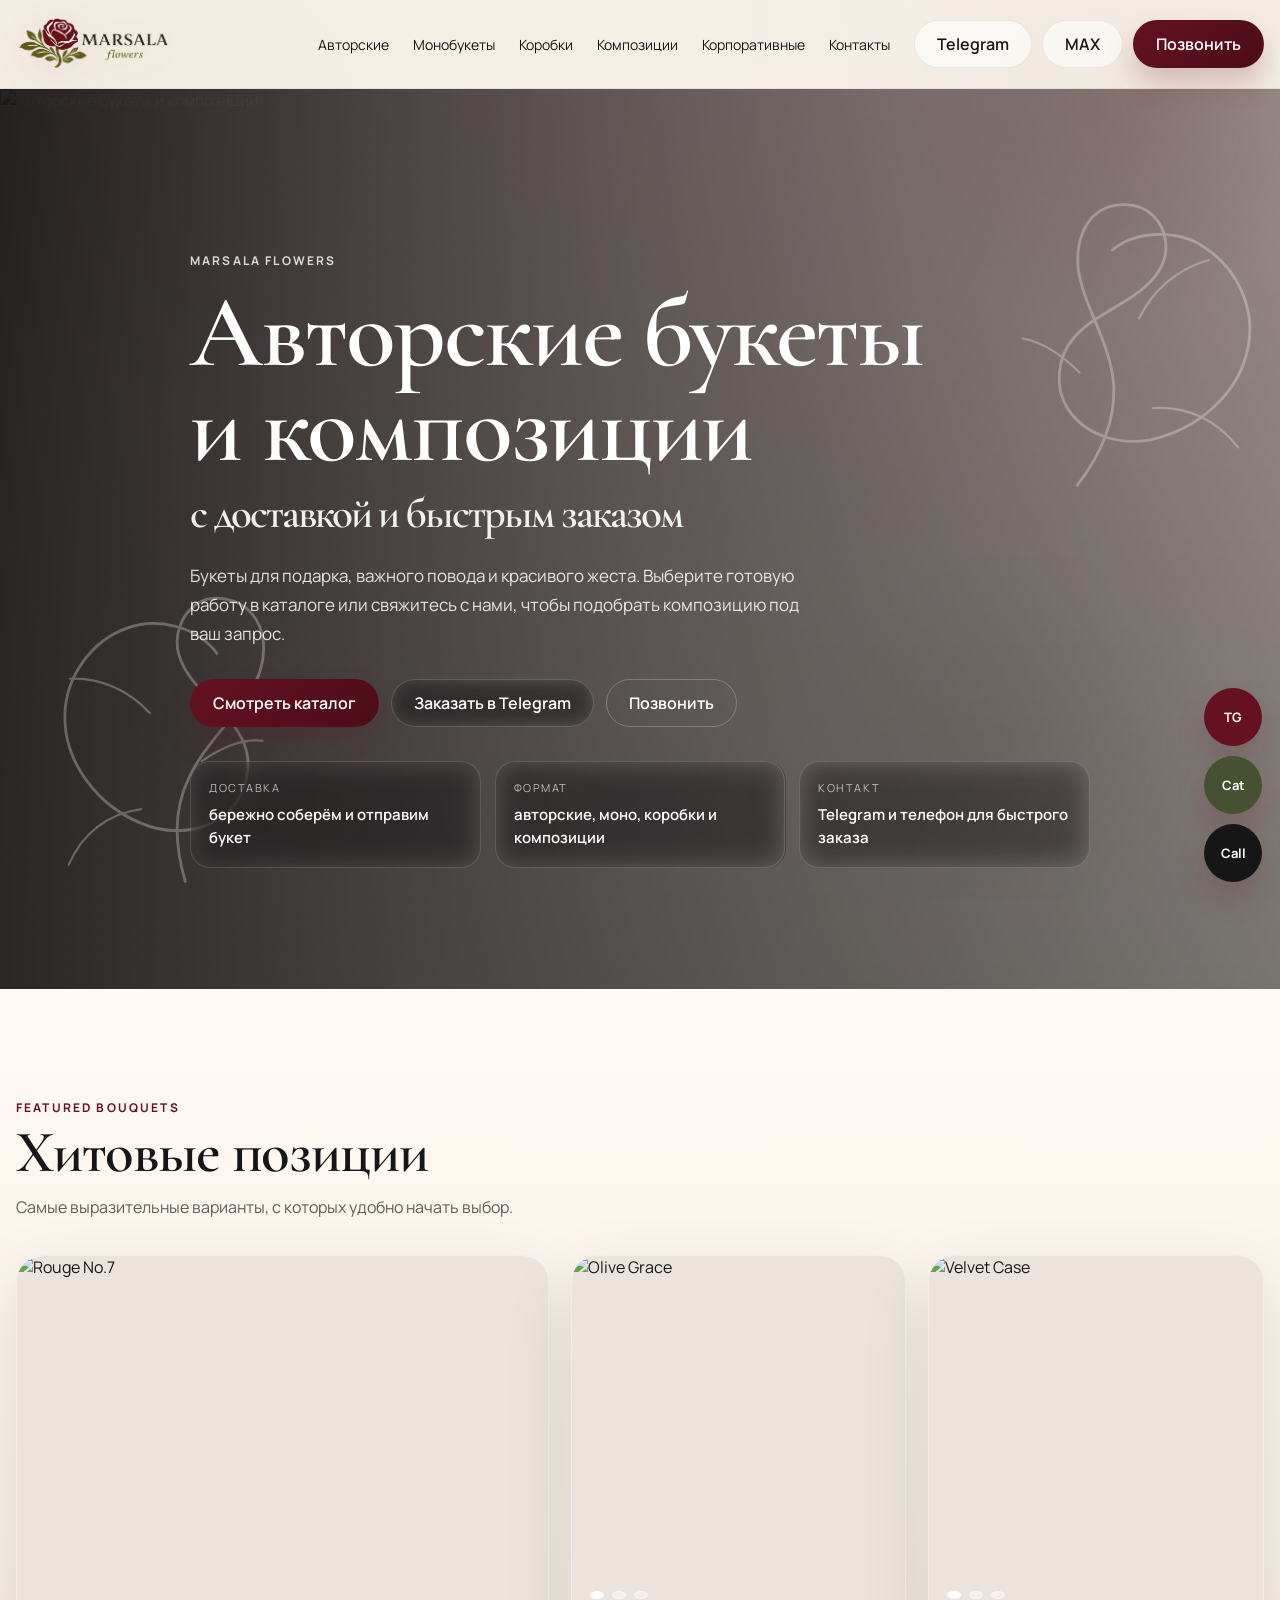
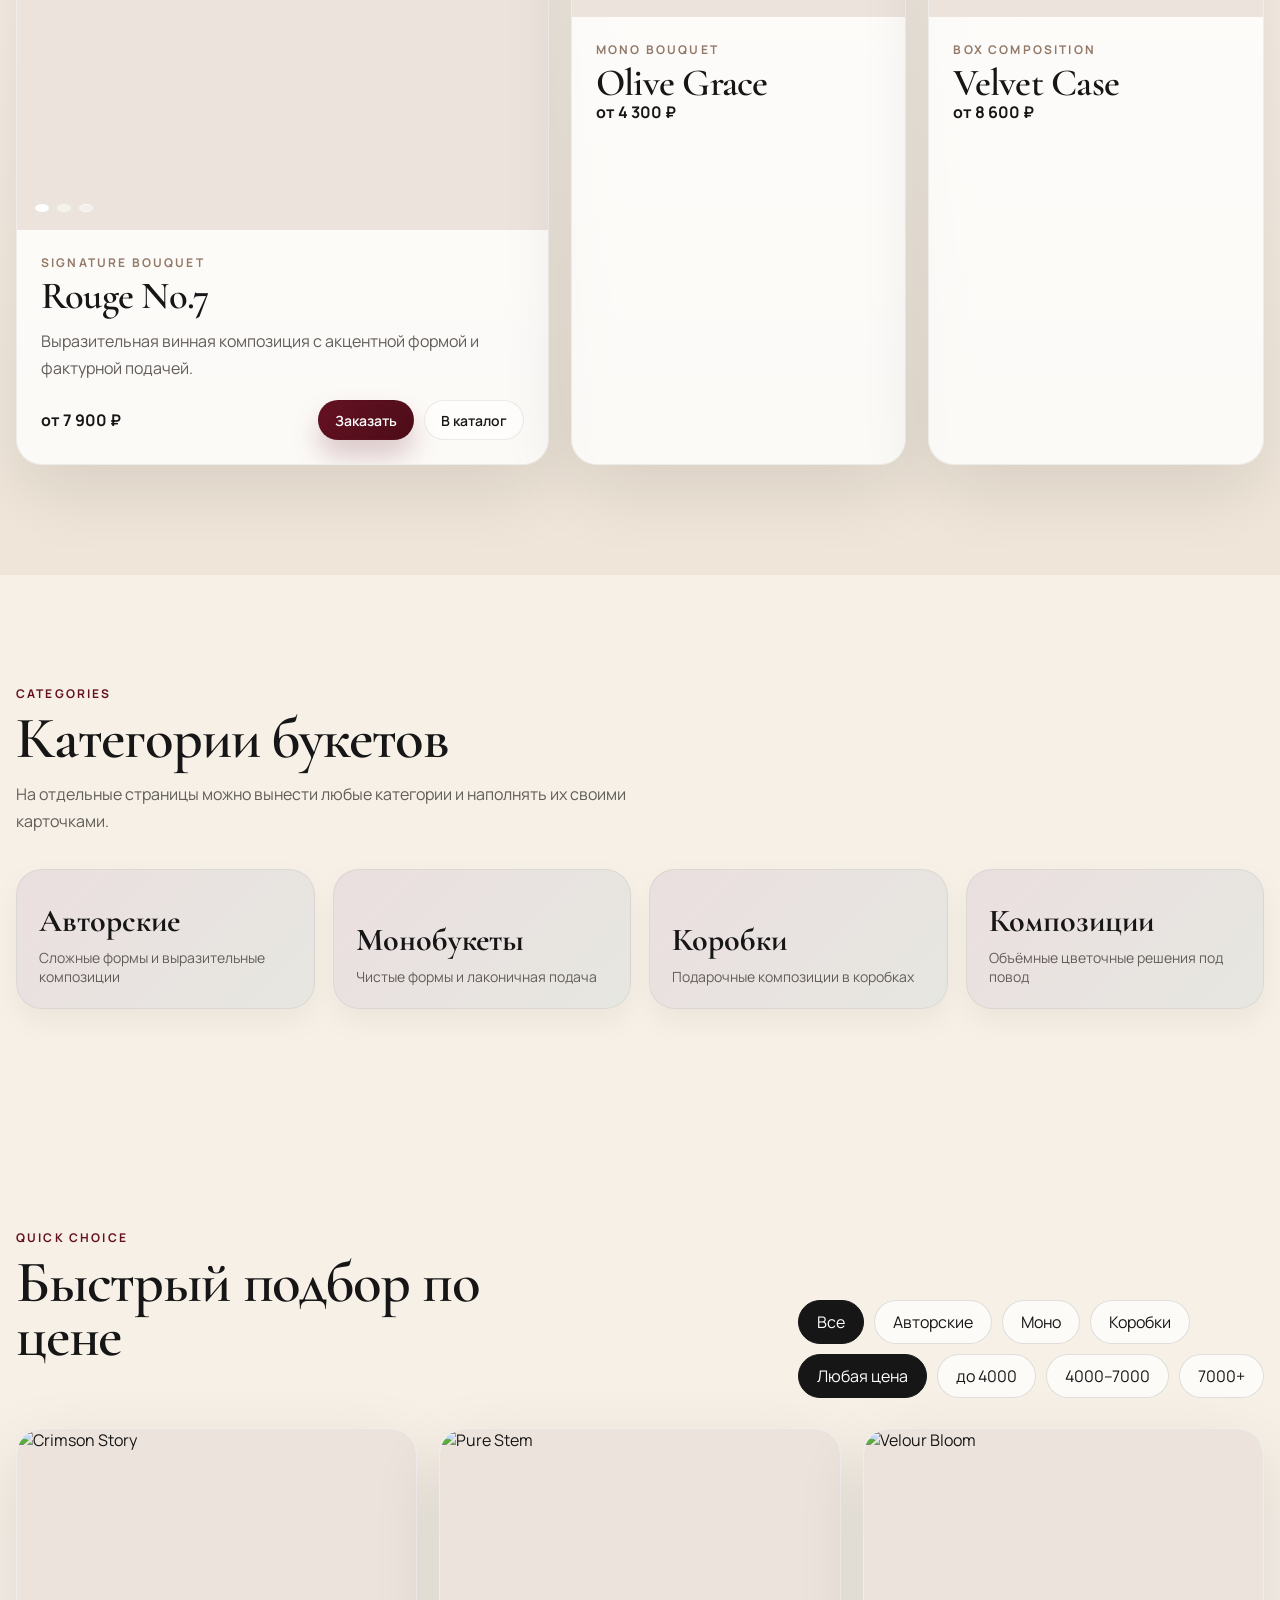
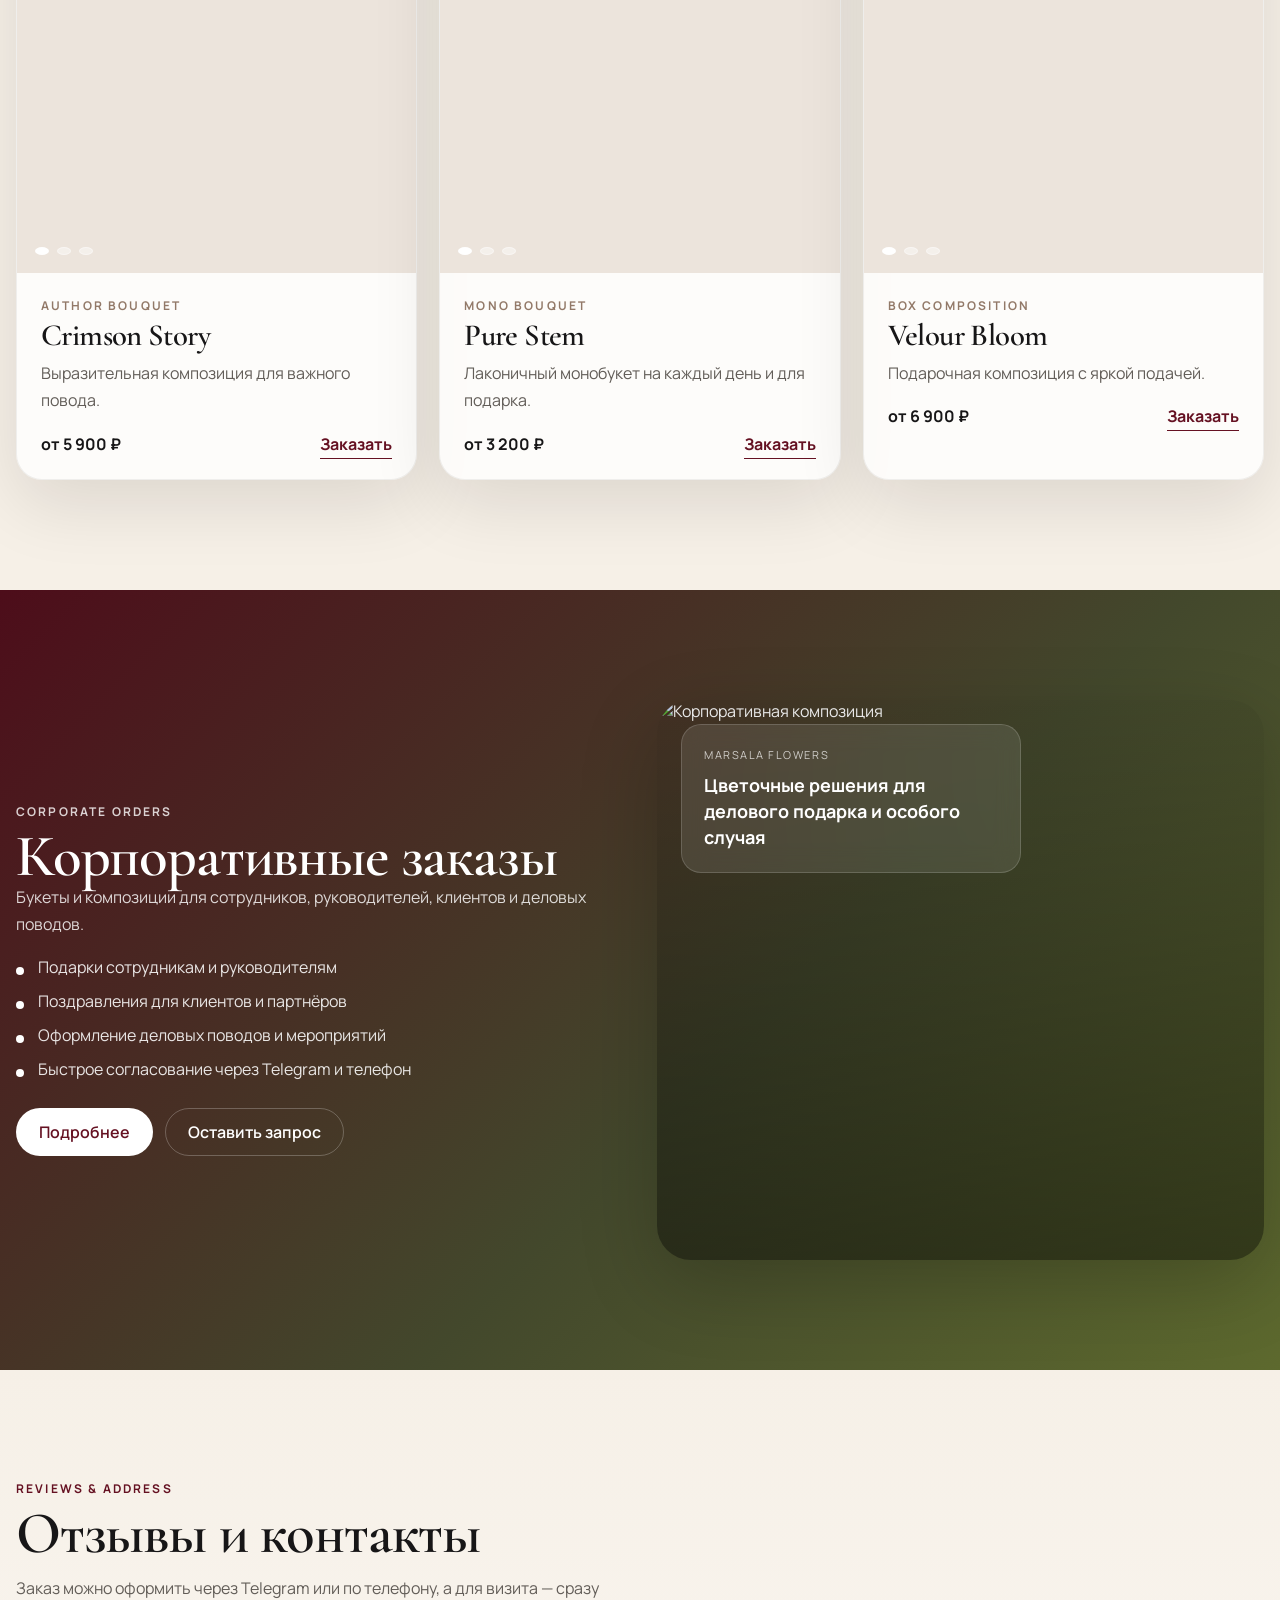
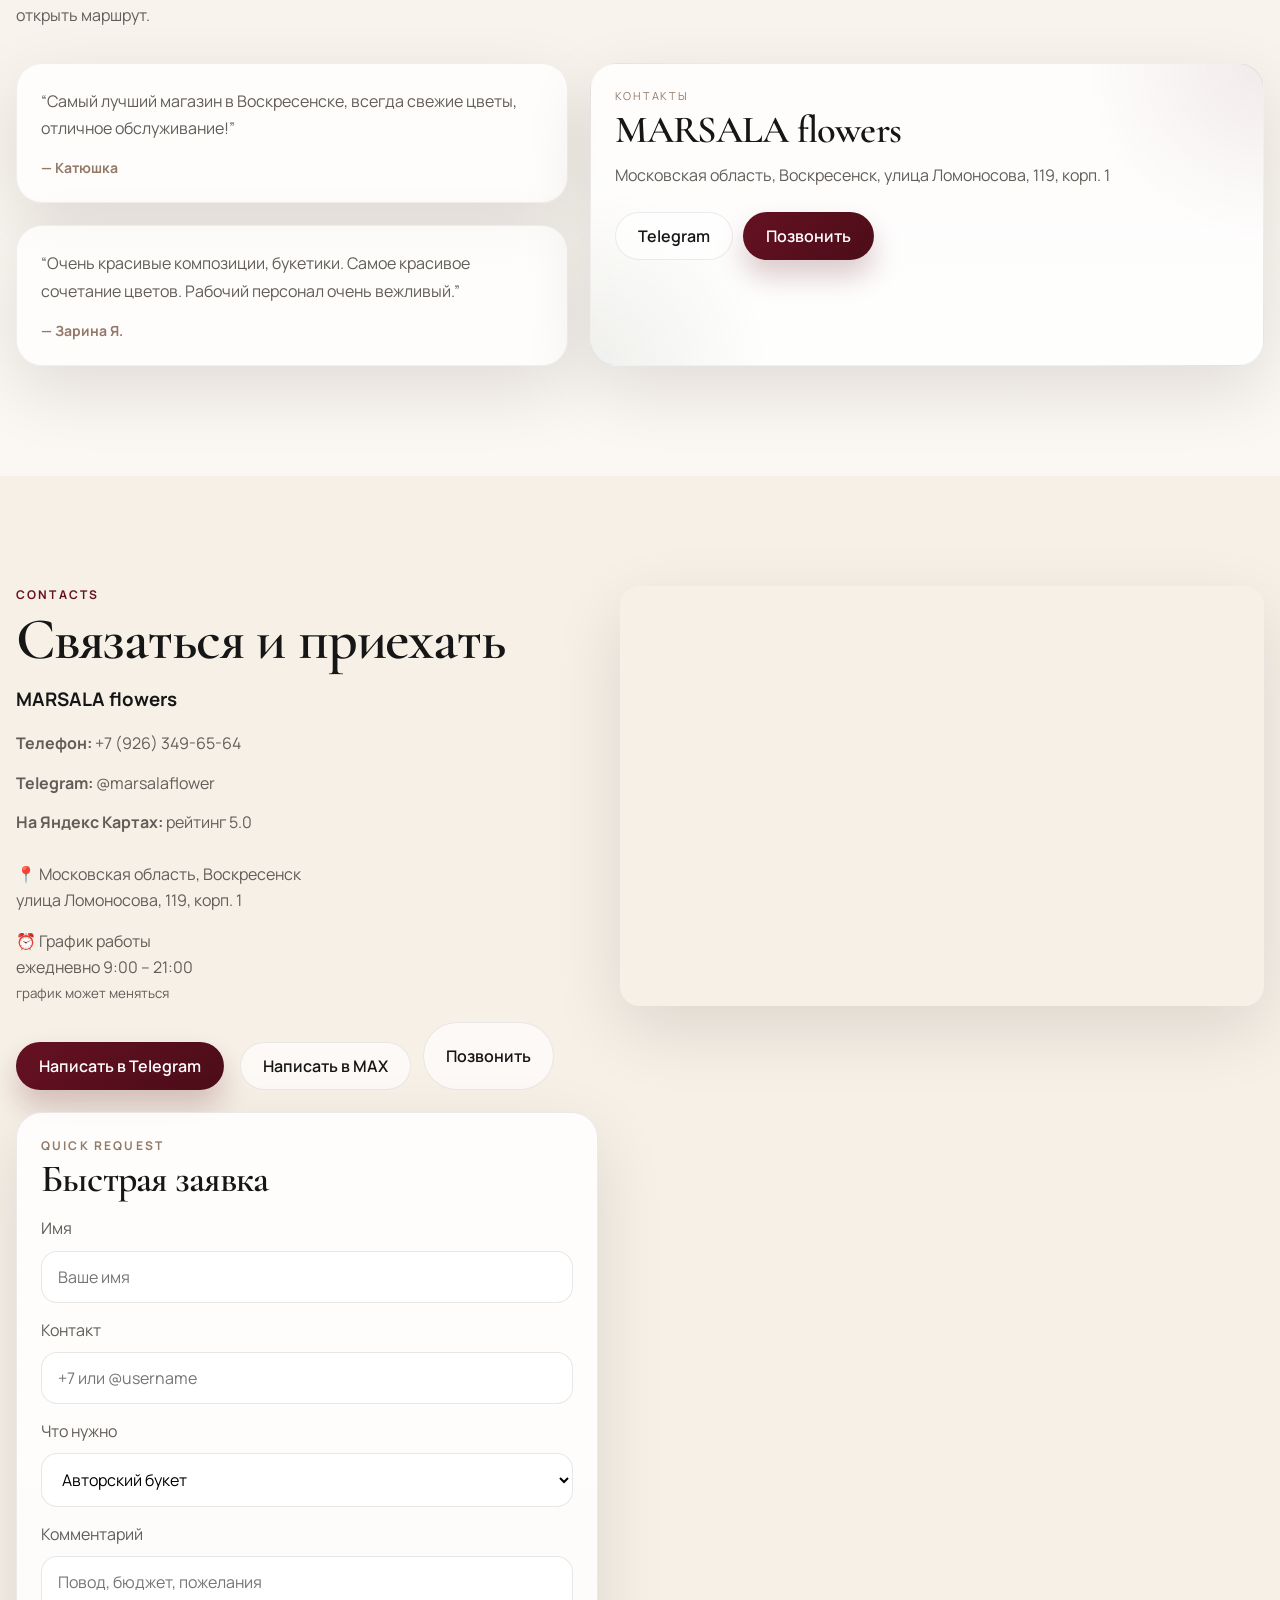
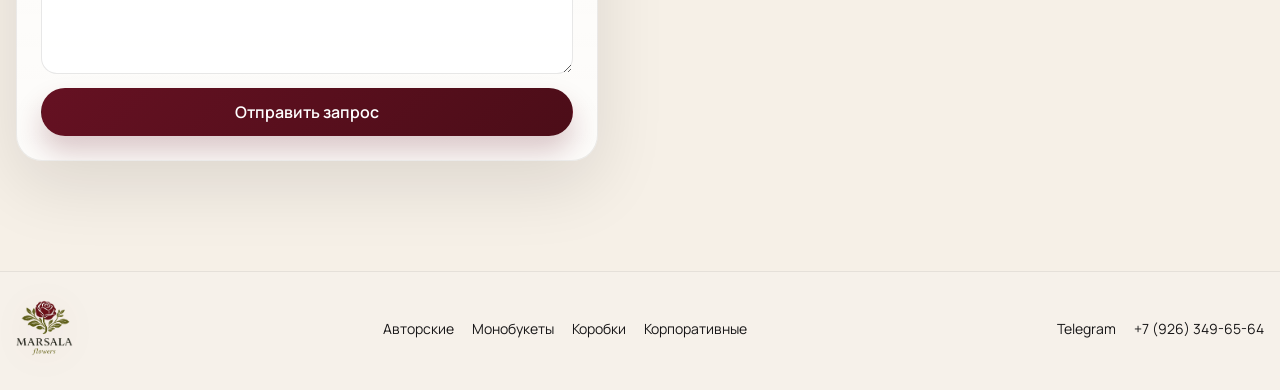
==== commit 093b6eb6: "v3_16.03" ====
--- a/index.html
+++ b/index.html
@@ -324,18 +324,41 @@
           <div class="contacts__copy reveal">
             <p class="section-head__label">contacts</p>
             <h2 class="section-head__title">Связаться и приехать</h2>
+            <h3>MARSALA flowers</h3>
             <ul class="contacts-list">
               <li><strong>Телефон:</strong> +7 (926) 349-65-64</li>
               <li><strong>Telegram:</strong> @marsalaflower</li>
-              <li><strong>Адрес:</strong> Московская область, Воскресенск, улица Ломоносова, 119, корп. 1</li>
               <li><strong>На Яндекс Картах:</strong> рейтинг 5.0</li>
             </ul>
+                  <div class="contacts-info">
+                    <p>
+                      📍 Московская область, Воскресенск<br>
+                      улица Ломоносова, 119, корп. 1
+                    </p>
+                    <p>
+                      ⏰ График работы<br>
+                      ежедневно 9:00 – 21:00<br>
+                      <small>график может меняться</small>
+                    </p>
+                  </div>
             <div class="contacts__actions">
-              <a href="https://t.me/marsalaflower" class="btn btn--accent">Написать в Telegram</a>
+              <div class="contacts-buttons">
+                <a href="https://t.me/marsalaflower" class="btn btn--accent">Написать в Telegram</a>
+                <a href="https://max.ru/" class="btn btn--ghost">Написать в MAX</a>
+              </div>
               <a href="tel:+79263496564" class="btn btn--ghost">Позвонить</a>
             </div>
           </div>
-
+          <div class="contacts-map">
+            <iframe
+              src="https://yandex.ru/map-widget/v1/?ll=38.720020%2C55.318401&mode=search&oid=48468776814&ol=biz&z=16"
+              width="100%"
+              height="420"
+              frameborder="0"
+              allowfullscreen="true"
+              style="border-radius:20px;">
+            </iframe>
+          </div>
           <form class="contact-card reveal">
             <p class="mini-label">quick request</p>
             <h3>Быстрая заявка</h3>
@@ -364,59 +387,6 @@
           </form>
         </div>
       </section>
-      <section class="section contacts" id="contacts">
-  <div class="container">
-
-    <div class="section-head">
-      <p class="section-head__label">контакты</p>
-      <h2 class="section-head__title">Как нас найти</h2>
-    </div>
-
-    <div class="contacts-grid">
-
-      <div class="contacts-info">
-        <h3>MARSALA flowers</h3>
-
-        <p>
-          📍 Воскресенск<br>
-          ул. Ломоносова, 119 к1
-        </p>
-
-        <p>
-          ☎ <a href="tel:+79263496564">+7 (926) 349-65-64</a>
-        </p>
-
-        <p>
-          ⏰ График работы<br>
-          ежедневно 9:00 – 21:00<br>
-          <small>график может меняться</small>
-        </p>
-
-        <div class="contacts-buttons">
-          <a href="https://t.me/marsalaflower" class="btn btn--accent">Написать в Telegram</a>
-          <a href="https://max.ru/" class="btn btn--ghost">Написать в MAX</a>
-        </div>
-
-      </div>
-
-
-      <div class="contacts-map">
-
-        <iframe
-          src="https://yandex.ru/map-widget/v1/?ll=38.720020%2C55.318401&mode=search&oid=48468776814&ol=biz&z=16"
-          width="100%"
-          height="420"
-          frameborder="0"
-          allowfullscreen="true"
-          style="border-radius:20px;">
-        </iframe>
-
-      </div>
-
-    </div>
-
-  </div>
-</section>
     </main>
 
     <footer class="footer">
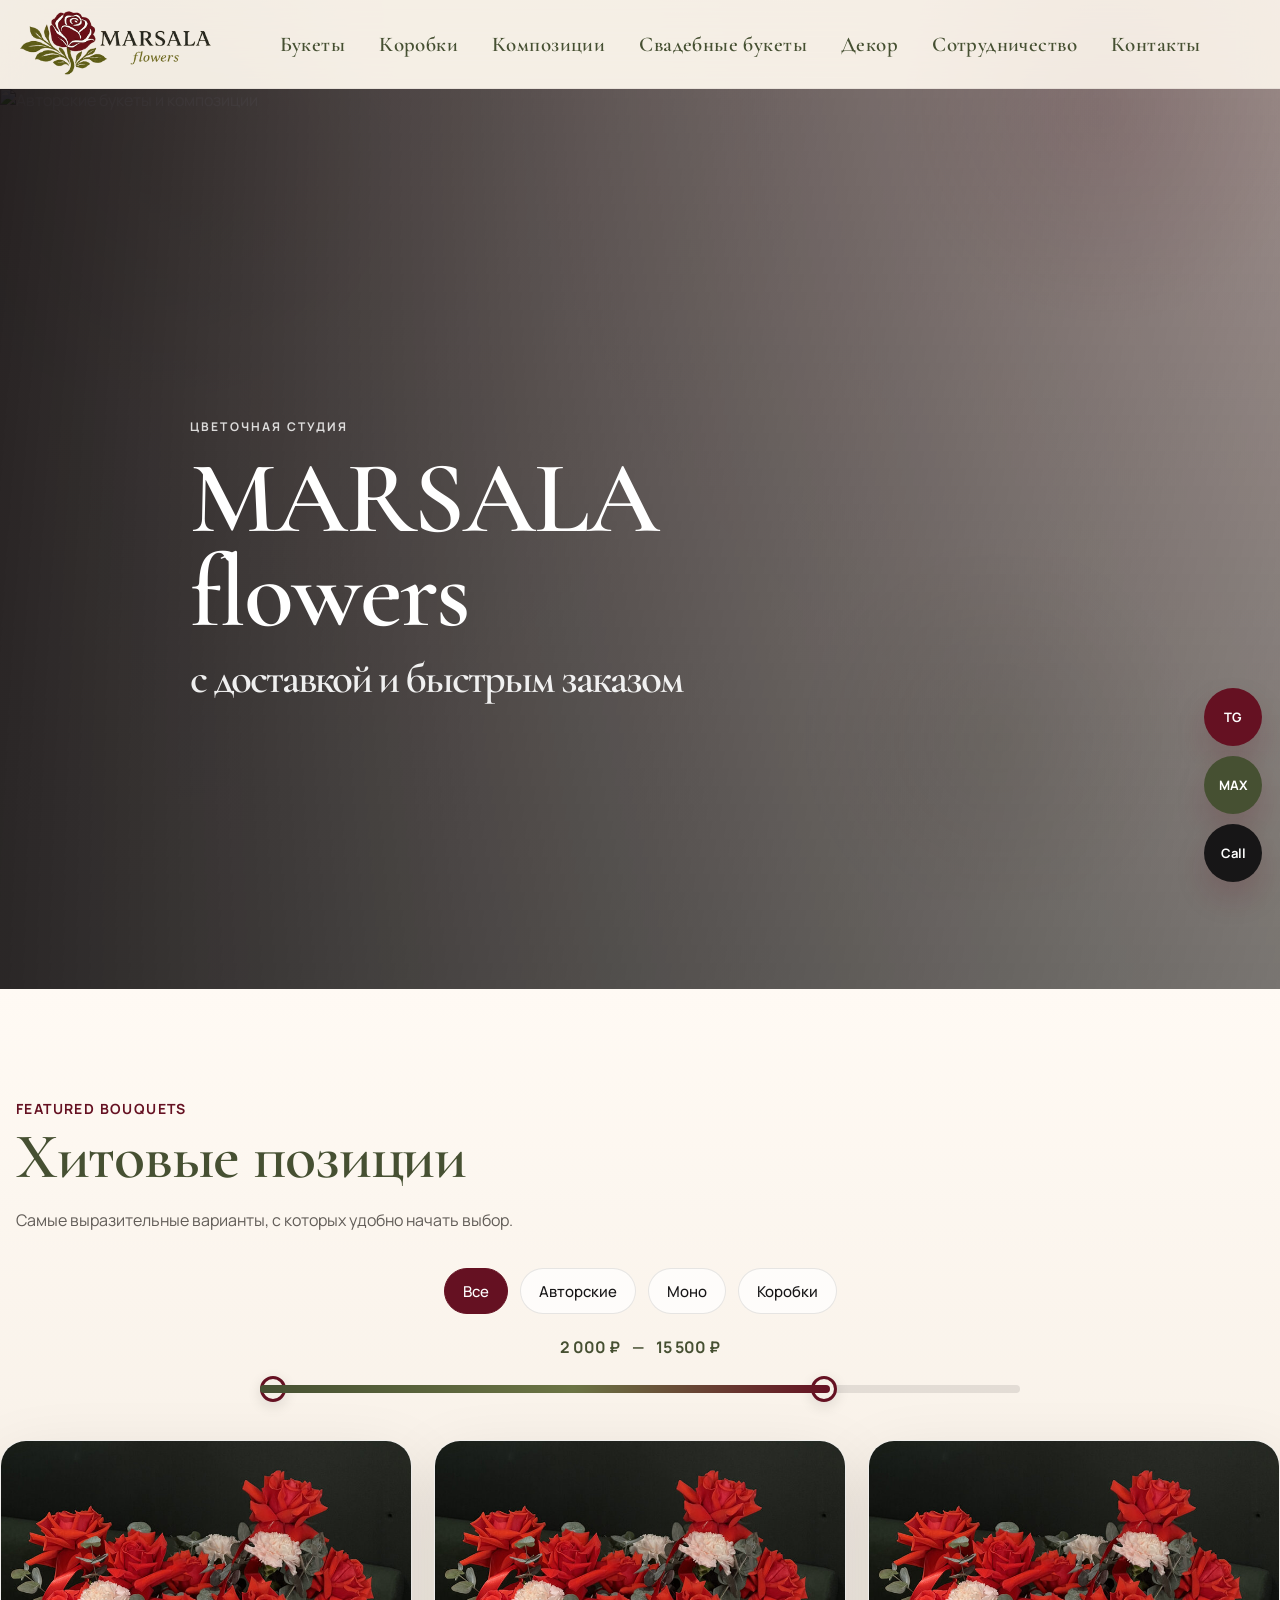
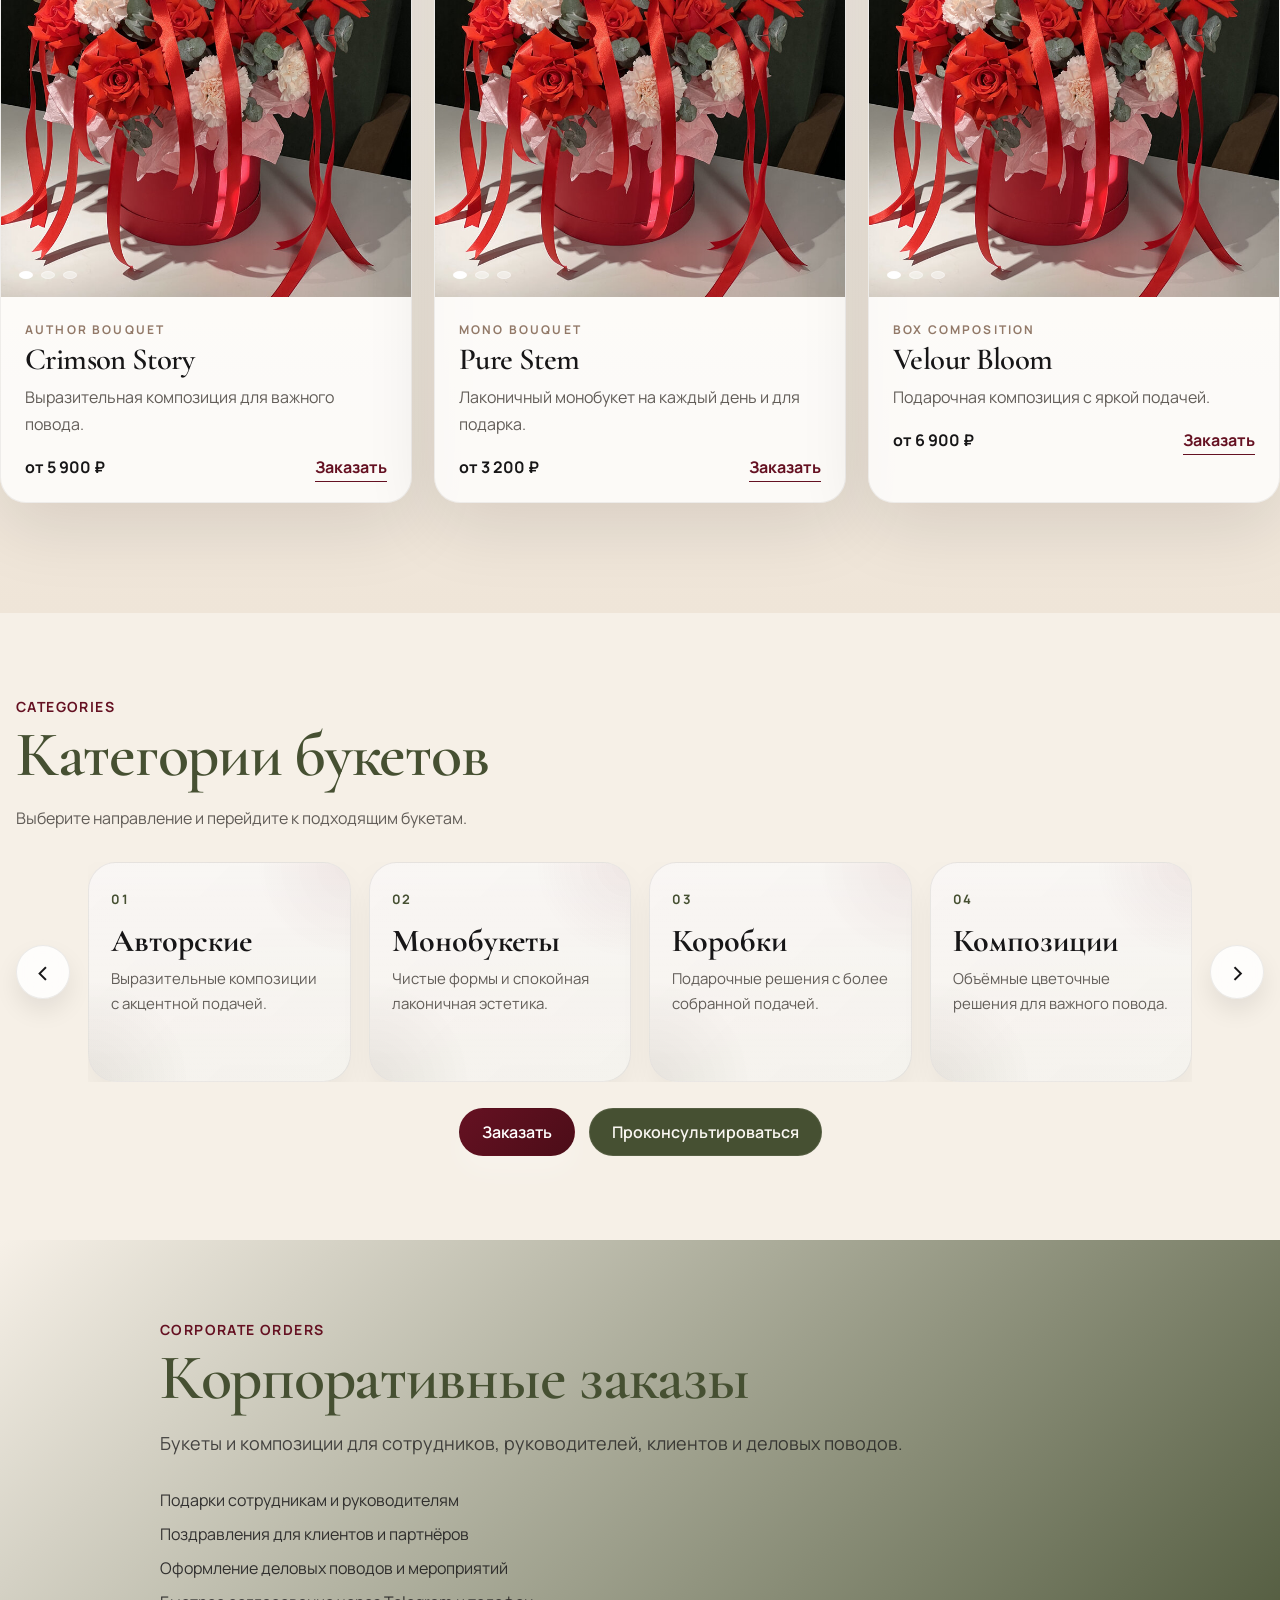
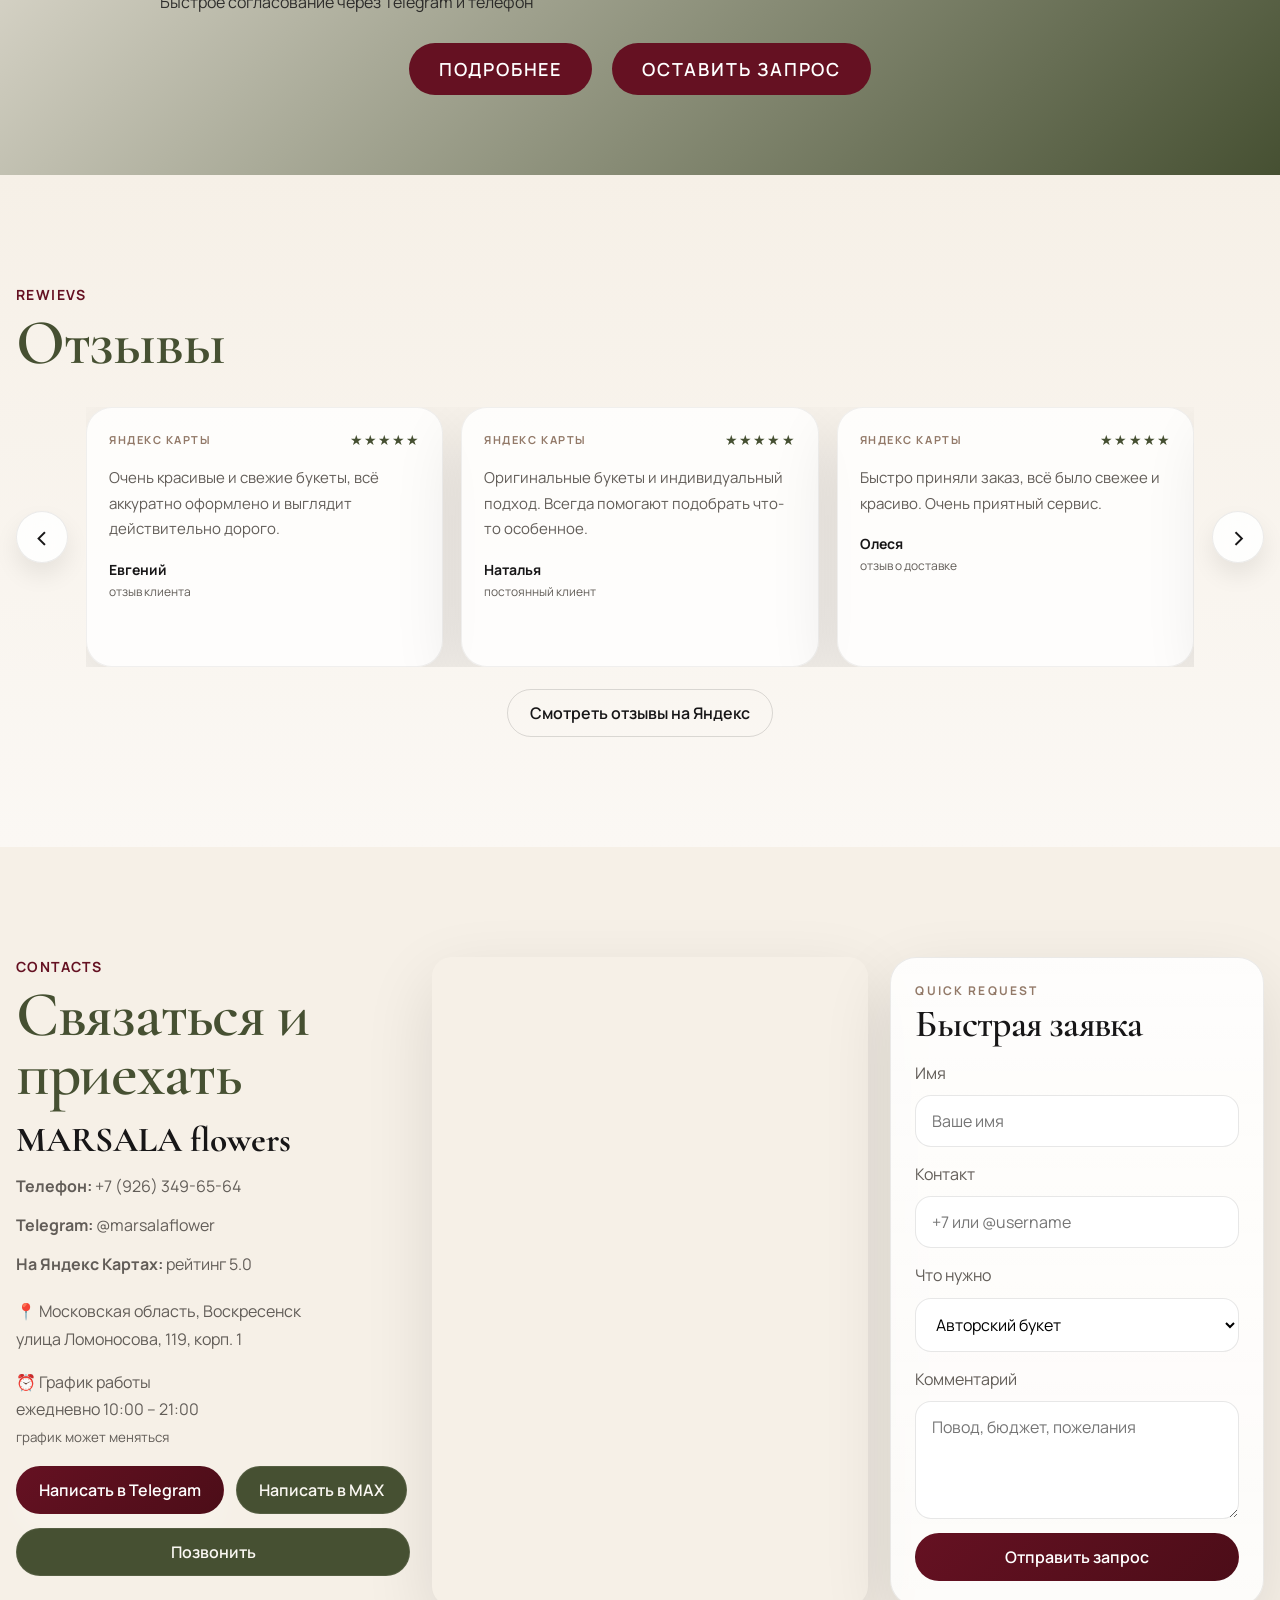
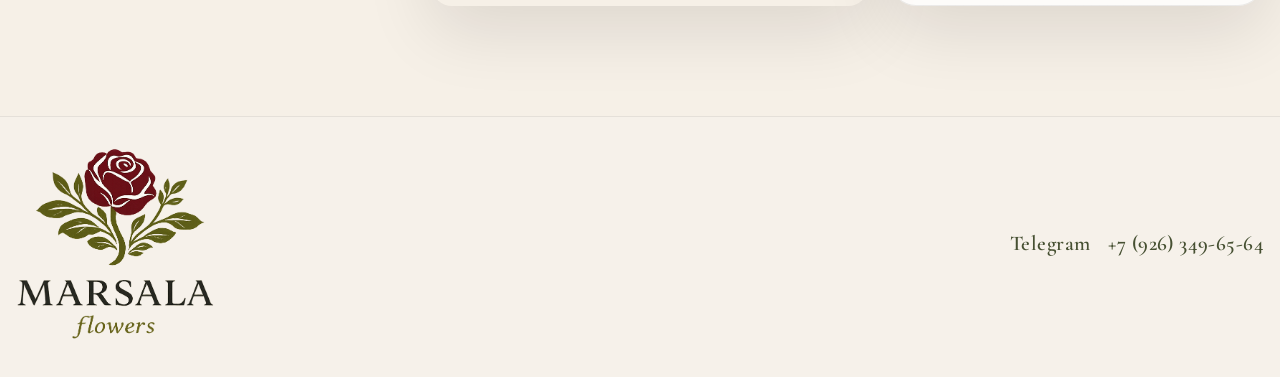
==== commit e2f24fef: "v3_19.03" ====
--- a/index.html
+++ b/index.html
@@ -3,7 +3,7 @@
 <head>
   <meta charset="UTF-8" />
   <meta name="viewport" content="width=device-width, initial-scale=1.0" />
-  <title>MARSALA flowers — доставка цветов и букетов</title>
+  <title>MARSALA flowers</title>
   <meta name="description" content="Авторские букеты, монобукеты и композиции MARSALA flowers. Доставка, самовывоз, корпоративные заказы." />
   <link rel="preconnect" href="https://fonts.googleapis.com">
   <link rel="preconnect" href="https://fonts.gstatic.com" crossorigin>
@@ -20,19 +20,14 @@
         </a>
 
         <nav class="nav" id="nav">
-          <a href="author-bouquets.html">Авторские</a>
-          <a href="mono-bouquets.html">Монобукеты</a>
+          <a href="bouquets.html">Букеты</a>
           <a href="box-compositions.html">Коробки</a>
           <a href="compositions.html">Композиции</a>
-          <a href="corporate.html">Корпоративные</a>
+          <a href="">Свадебные букеты</a>
+          <a href="">Декор</a>
+          <a href="corporate.html">Сотрудничество</a>
           <a href="#contacts">Контакты</a>
         </nav>
-
-        <div class="header__actions">
-          <a href="https://t.me/marsalaflower" class="btn btn--ghost">Telegram</a>
-          <a href="https://max.ru/" class="btn btn--ghost">MAX</a>
-          <a href="tel:+79263496564" class="btn btn--accent">Позвонить</a>
-        </div>
 
         <button class="burger" id="burger" aria-label="Меню">
           <span></span><span></span><span></span>
@@ -45,165 +40,56 @@
         <div class="hero__media">
           <img src="https://images.unsplash.com/photo-1519378058457-4c29a0a2efac?auto=format&fit=crop&w=1800&q=80" alt="Авторские букеты и композиции" />
           <div class="hero__overlay"></div>
-          <div class="hero__monogram hero__monogram--left"></div>
-          <div class="hero__monogram hero__monogram--right"></div>
           <div class="hero__watermark"></div>
         </div>
-
         <div class="container hero__content reveal">
-          <p class="hero__eyebrow">MARSALA flowers</p>
+          <p class="hero__eyebrow">Цветочная студия</p>
           <h1 class="hero__title">
-            Авторские букеты и композиции
+            MARSALA flowers
             <span>с доставкой и быстрым заказом</span>
           </h1>
-          <p class="hero__text">
-            Букеты для подарка, важного повода и красивого жеста. Выберите готовую работу в каталоге
-            или свяжитесь с нами, чтобы подобрать композицию под ваш запрос.
-          </p>
-
-          <div class="hero__actions">
-            <a href="#catalog" class="btn btn--accent">Смотреть каталог</a>
-            <a href="https://t.me/marsalaflower" class="btn btn--glass">Заказать в Telegram</a>
-            <a href="tel:+79263496564" class="btn btn--outline-light">Позвонить</a>
-          </div>
-
-          <div class="hero__meta">
-            <div class="hero-meta-card">
-              <span>Доставка</span>
-              <strong>бережно соберём и отправим букет</strong>
-            </div>
-            <div class="hero-meta-card">
-              <span>Формат</span>
-              <strong>авторские, моно, коробки и композиции</strong>
-            </div>
-            <div class="hero-meta-card">
-              <span>Контакт</span>
-              <strong>Telegram и телефон для быстрого заказа</strong>
-            </div>
           </div>
         </div>
       </section>
 
-      <section class="section signature" id="signature">
+      <section class="section signature">
         <div class="container">
-          <div class="section-head reveal">
+          <div class="section-head">
             <p class="section-head__label">featured bouquets</p>
             <h2 class="section-head__title">Хитовые позиции</h2>
             <p class="section-head__text">Самые выразительные варианты, с которых удобно начать выбор.</p>
           </div>
-
-          <div class="signature-grid">
-            <article class="signature-card signature-card--large reveal" data-category="author" data-price="7900">
-              <div class="signature-card__gallery">
-                <img class="product-image active" src="https://images.unsplash.com/photo-1487412720507-e7ab37603c6f?auto=format&fit=crop&w=1400&q=80" alt="Rouge No.7" />
-                <img class="product-image" src="https://images.unsplash.com/photo-1455656678494-4d1b5f3e7ad1?auto=format&fit=crop&w=1400&q=80" alt="Rouge No.7" />
-                <img class="product-image" src="https://images.unsplash.com/photo-1519378058457-4c29a0a2efac?auto=format&fit=crop&w=1400&q=80" alt="Rouge No.7" />
-                <div class="product-dots"></div>
-              </div>
-              <div class="signature-card__content">
-                <p class="mini-label">signature bouquet</p>
-                <h3>Rouge No.7</h3>
-                <p class="signature-card__desc">Выразительная винная композиция с акцентной формой и фактурной подачей.</p>
-                <div class="signature-card__bottom">
-                  <span class="signature-card__price">от 7 900 ₽</span>
-                  <div class="card-actions">
-                    <a href="https://t.me/marsalaflower" class="btn btn--accent btn--small">Заказать</a>
-                    <a href="author-bouquets.html" class="btn btn--ghost btn--small">В каталог</a>
-                  </div>
-                </div>
-              </div>
-            </article>
-
-            <article class="signature-card reveal" data-category="mono" data-price="4300">
-              <div class="signature-card__gallery">
-                <img class="product-image active" src="https://images.unsplash.com/photo-1494336934272-fd670477c5ab?auto=format&fit=crop&w=1200&q=80" alt="Olive Grace" />
-                <img class="product-image" src="https://images.unsplash.com/photo-1563241527-3004b7be0ffd?auto=format&fit=crop&w=1200&q=80" alt="Olive Grace" />
-                <img class="product-image" src="https://images.unsplash.com/photo-1526397751294-331021109fbd?auto=format&fit=crop&w=1200&q=80" alt="Olive Grace" />
-                <div class="product-dots"></div>
-              </div>
-              <div class="signature-card__content">
-                <p class="mini-label">mono bouquet</p>
-                <h3>Olive Grace</h3>
-                <span class="signature-card__price">от 4 300 ₽</span>
-              </div>
-            </article>
-
-            <article class="signature-card reveal" data-category="box" data-price="8600">
-              <div class="signature-card__gallery">
-                <img class="product-image active" src="https://images.unsplash.com/photo-1508610048659-a06b669e3321?auto=format&fit=crop&w=1200&q=80" alt="Velvet Case" />
-                <img class="product-image" src="https://images.unsplash.com/photo-1516589091380-5d8e87df6999?auto=format&fit=crop&w=1200&q=80" alt="Velvet Case" />
-                <img class="product-image" src="https://images.unsplash.com/photo-1518709268805-4e9042af2176?auto=format&fit=crop&w=1200&q=80" alt="Velvet Case" />
-                <div class="product-dots"></div>
-              </div>
-              <div class="signature-card__content">
-                <p class="mini-label">box composition</p>
-                <h3>Velvet Case</h3>
-                <span class="signature-card__price">от 8 600 ₽</span>
-              </div>
-            </article>
-          </div>
-        </div>
-      </section>
-
-      <section class="section">
-        <div class="container">
-          <div class="section-head reveal">
-            <p class="section-head__label">categories</p>
-            <h2 class="section-head__title">Категории букетов</h2>
-            <p class="section-head__text">На отдельные страницы можно вынести любые категории и наполнять их своими карточками.</p>
-          </div>
-
-          <div class="category-links reveal">
-            <a class="category-link" href="author-bouquets.html">
-              <h3>Авторские</h3>
-              <p>Сложные формы и выразительные композиции</p>
-            </a>
-            <a class="category-link" href="mono-bouquets.html">
-              <h3>Монобукеты</h3>
-              <p>Чистые формы и лаконичная подача</p>
-            </a>
-            <a class="category-link" href="box-compositions.html">
-              <h3>Коробки</h3>
-              <p>Подарочные композиции в коробках</p>
-            </a>
-            <a class="category-link" href="compositions.html">
-              <h3>Композиции</h3>
-              <p>Объёмные цветочные решения под повод</p>
-            </a>
-          </div>
-        </div>
-      </section>
-
-      <section class="section catalog" id="catalog">
-        <div class="container">
-          <div class="catalog-top reveal">
-            <div class="section-head section-head--narrow">
-              <p class="section-head__label">quick choice</p>
-              <h2 class="section-head__title">Быстрый подбор по цене</h2>
-            </div>
-
-            <div class="catalog-filters">
-              <div class="chips">
-                <button class="chip is-active" data-filter-type="all">Все</button>
-                <button class="chip" data-filter-type="author">Авторские</button>
-                <button class="chip" data-filter-type="mono">Моно</button>
-                <button class="chip" data-filter-type="box">Коробки</button>
-              </div>
-              <div class="chips">
-                <button class="chip is-active" data-filter-price="all">Любая цена</button>
-                <button class="chip" data-filter-price="low">до 4000</button>
-                <button class="chip" data-filter-price="mid">4000–7000</button>
-                <button class="chip" data-filter-price="high">7000+</button>
-              </div>
-            </div>
-          </div>
-
-          <div class="catalog-grid" id="catalogGrid">
+                <div class="quick-choice__filters">
+      <div class="quick-choice__tabs">
+        <button class="quick-choice__tab is-active" data-filter="all">Все</button>
+        <button class="quick-choice__tab" data-filter="author">Авторские</button>
+        <button class="quick-choice__tab" data-filter="mono">Моно</button>
+        <button class="quick-choice__tab" data-filter="boxes">Коробки</button>
+      </div>
+
+      <div class="quick-choice__price-range">
+        <div class="quick-choice__price-values">
+          <span id="priceMinValue">2 000 ₽</span>
+          <span>—</span>
+          <span id="priceMaxValue">15 500 ₽</span>
+        </div>
+
+        <div class="quick-choice__slider">
+          <div class="quick-choice__track"></div>
+          <div class="quick-choice__range" id="priceRangeFill"></div>
+
+          <input type="range" min="2000" max="20000" value="2000" id="priceMin" class="quick-choice__input">
+          <input type="range" min="2000" max="20000" value="15500" id="priceMax" class="quick-choice__input">
+        </div>
+      </div>
+    </div>
+  </div>
+<div class="catalog-grid" id="catalogGrid">
             <article class="catalog-card reveal" data-category="author" data-price="5900">
               <div class="catalog-card__gallery">
-                <img class="product-image active" src="https://images.unsplash.com/photo-1455656678494-4d1b5f3e7ad1?auto=format&fit=crop&w=1200&q=80" alt="Crimson Story" />
-                <img class="product-image" src="https://images.unsplash.com/photo-1468327768560-75b778cbb551?auto=format&fit=crop&w=1200&q=80" alt="Crimson Story" />
-                <img class="product-image" src="https://images.unsplash.com/photo-1487412720507-e7ab37603c6f?auto=format&fit=crop&w=1200&q=80" alt="Crimson Story" />
+                <img class="product-image active" src="img/коробки/XXL.jpg" alt="Crimson Story" />
+                <img class="product-image" src="img/коробки/XXL.jpg" alt="Crimson Story" />
+                <img class="product-image" src="img/коробки/XXL.jpg" alt="Crimson Story" />
                 <div class="product-dots"></div>
               </div>
               <div class="catalog-card__body">
@@ -219,9 +105,9 @@
 
             <article class="catalog-card reveal" data-category="mono" data-price="3200">
               <div class="catalog-card__gallery">
-                <img class="product-image active" src="https://images.unsplash.com/photo-1494336934272-fd670477c5ab?auto=format&fit=crop&w=1200&q=80" alt="Pure Stem" />
-                <img class="product-image" src="https://images.unsplash.com/photo-1563241527-3004b7be0ffd?auto=format&fit=crop&w=1200&q=80" alt="Pure Stem" />
-                <img class="product-image" src="https://images.unsplash.com/photo-1526397751294-331021109fbd?auto=format&fit=crop&w=1200&q=80" alt="Pure Stem" />
+                <img class="product-image active" src="img/коробки/XXL.jpg" alt="Pure Stem" />
+                <img class="product-image" src="img/коробки/XXL.jpg" alt="Pure Stem" />
+                <img class="product-image" src="img/коробки/XXL.jpg" alt="Pure Stem" />
                 <div class="product-dots"></div>
               </div>
               <div class="catalog-card__body">
@@ -237,9 +123,9 @@
 
             <article class="catalog-card reveal" data-category="box" data-price="6900">
               <div class="catalog-card__gallery">
-                <img class="product-image active" src="https://images.unsplash.com/photo-1508610048659-a06b669e3321?auto=format&fit=crop&w=1200&q=80" alt="Velour Bloom" />
-                <img class="product-image" src="https://images.unsplash.com/photo-1516589091380-5d8e87df6999?auto=format&fit=crop&w=1200&q=80" alt="Velour Bloom" />
-                <img class="product-image" src="https://images.unsplash.com/photo-1518709268805-4e9042af2176?auto=format&fit=crop&w=1200&q=80" alt="Velour Bloom" />
+                <img class="product-image active" src="img/коробки/XXL.jpg" alt="Velour Bloom" />
+                <img class="product-image" src="img/коробки/XXL.jpg" alt="Velour Bloom" />
+                <img class="product-image" src="img/коробки/XXL.jpg" alt="Velour Bloom" />
                 <div class="product-dots"></div>
               </div>
               <div class="catalog-card__body">
@@ -256,10 +142,65 @@
         </div>
       </section>
 
+<section class="section bouquet-categories">
+  <div class="container">
+    <div class="section-head reveal bouquet-categories__head">
+      <p class="section-head__label">categories</p>
+      <h2 class="section-head__title">Категории букетов</h2>
+      <p class="section-head__text">
+        Выберите направление и перейдите к подходящим букетам.
+      </p>
+    </div>
+
+    <div class="bouquet-categories__slider reveal">
+      <button class="bouquet-categories__nav bouquet-categories__nav--prev" type="button" aria-label="Назад">
+        ‹
+      </button>
+
+      <div class="bouquet-categories__viewport">
+        <div class="bouquet-categories__track" id="bouquetCategoriesTrack">
+          <a class="bouquet-category-tile" href="author-bouquets.html">
+            <span class="bouquet-category-tile__num">01</span>
+            <h3>Авторские</h3>
+            <p>Выразительные композиции с акцентной подачей.</p>
+          </a>
+
+          <a class="bouquet-category-tile" href="mono-bouquets.html">
+            <span class="bouquet-category-tile__num">02</span>
+            <h3>Монобукеты</h3>
+            <p>Чистые формы и спокойная лаконичная эстетика.</p>
+          </a>
+
+          <a class="bouquet-category-tile" href="box-compositions.html">
+            <span class="bouquet-category-tile__num">03</span>
+            <h3>Коробки</h3>
+            <p>Подарочные решения с более собранной подачей.</p>
+          </a>
+
+          <a class="bouquet-category-tile" href="compositions.html">
+            <span class="bouquet-category-tile__num">04</span>
+            <h3>Композиции</h3>
+            <p>Объёмные цветочные решения для важного повода.</p>
+          </a>
+        </div>
+      </div>
+
+      <button class="bouquet-categories__nav bouquet-categories__nav--next" type="button" aria-label="Вперёд">
+        ›
+      </button>
+    </div>
+
+    <div class="bouquet-categories__actions reveal">
+      <a href="https://t.me/marsalaflower" class="btn btn--accent">Заказать</a>
+      <a href="https://max.ru/" class="btn btn--ghost">Проконсультироваться</a>
+    </div>
+  </div>
+</section>
+
       <section class="section corporate" id="corporate">
         <div class="container corporate__grid">
           <div class="corporate__copy reveal">
-            <p class="section-head__label section-head__label--light">corporate orders</p>
+            <p class="section-head__label">corporate orders</p>
             <h2 class="section-head__title section-head__title--light">Корпоративные заказы</h2>
             <p class="corporate__text">Букеты и композиции для сотрудников, руководителей, клиентов и деловых поводов.</p>
             <ul class="corporate__list">
@@ -273,51 +214,126 @@
               <a href="https://t.me/marsalaflower" class="btn btn--outline-light">Оставить запрос</a>
             </div>
           </div>
-
-          <div class="corporate__visual reveal">
-            <div class="corporate__visual-card">
-              <span>MARSALA flowers</span>
-              <strong>Цветочные решения для делового подарка и особого случая</strong>
-            </div>
-            <img src="https://images.unsplash.com/photo-1527061011665-3652c757a4d4?auto=format&fit=crop&w=1400&q=80" alt="Корпоративная композиция" />
-          </div>
         </div>
       </section>
 
-      <section class="section reviews" id="reviews">
-        <div class="container">
-          <div class="section-head reveal">
-            <p class="section-head__label">reviews & address</p>
-            <h2 class="section-head__title">Отзывы и контакты</h2>
-            <p class="section-head__text">Заказ можно оформить через Telegram или по телефону, а для визита — сразу открыть маршрут.</p>
-          </div>
-
-          <div class="reviews-layout">
-            <div class="reviews-cards">
-              <article class="review-card reveal">
-                <p>“Самый лучший магазин в Воскресенске, всегда свежие цветы, отличное обслуживание!”</p>
-                <strong>— Катюшка</strong>
-              </article>
-              <article class="review-card reveal">
-                <p>“Очень красивые композиции, букетики. Самое красивое сочетание цветов. Рабочий персонал очень вежливый.”</p>
-                <strong>— Зарина Я.</strong>
-              </article>
-            </div>
-
-            <div class="map-card reveal">
-              <div class="map-card__inner">
-                <span>Контакты</span>
-                <h3>MARSALA flowers</h3>
-                <p>Московская область, Воскресенск, улица Ломоносова, 119, корп. 1</p>
-                <div class="card-actions">
-                  <a href="https://t.me/marsalaflower" class="btn btn--ghost">Telegram</a>
-                  <a href="tel:+79263496564" class="btn btn--accent">Позвонить</a>
-                </div>
-              </div>
-            </div>
-          </div>
-        </div>
-      </section>
+<section class="section reviews" id="reviews">
+  <div class="container">
+    <div class="section-head reveal">
+      <p class="section-head__label">Rewievs</p>
+      <h2 class="section-head__title">Отзывы</h2>
+    </div>
+
+    <div class="reviews-slider reveal" data-reviews-slider>
+      <button class="reviews-slider__btn reviews-slider__btn--prev" type="button" aria-label="Назад">
+        ‹
+      </button>
+
+      <div class="reviews-slider__viewport">
+        <div class="reviews-slider__track">
+          <article class="review-card">
+            <div class="review-card__top">
+              <span class="review-card__source">Яндекс Карты</span>
+              <span class="review-card__rating">★★★★★</span>
+            </div>
+            <p class="review-card__text">
+              Очень красивые и свежие букеты, всё аккуратно оформлено и выглядит действительно дорого.
+            </p>
+            <div class="review-card__meta">
+              <strong>Евгений</strong>
+              <span>отзыв клиента</span>
+            </div>
+          </article>
+
+          <article class="review-card">
+            <div class="review-card__top">
+              <span class="review-card__source">Яндекс Карты</span>
+              <span class="review-card__rating">★★★★★</span>
+            </div>
+            <p class="review-card__text">
+              Оригинальные букеты и индивидуальный подход. Всегда помогают подобрать что-то особенное.
+            </p>
+            <div class="review-card__meta">
+              <strong>Наталья</strong>
+              <span>постоянный клиент</span>
+            </div>
+          </article>
+
+          <article class="review-card">
+            <div class="review-card__top">
+              <span class="review-card__source">Яндекс Карты</span>
+              <span class="review-card__rating">★★★★★</span>
+            </div>
+            <p class="review-card__text">
+              Быстро приняли заказ, всё было свежее и красиво. Очень приятный сервис.
+            </p>
+            <div class="review-card__meta">
+              <strong>Олеся</strong>
+              <span>отзыв о доставке</span>
+            </div>
+          </article>
+
+          <article class="review-card">
+            <div class="review-card__top">
+              <span class="review-card__source">Яндекс Карты</span>
+              <span class="review-card__rating">★★★★★</span>
+            </div>
+            <p class="review-card__text">
+              Любимый цветочный магазин. Красивое оформление, хороший выбор и всегда высокий уровень.
+            </p>
+            <div class="review-card__meta">
+              <strong>Daria</strong>
+              <span>отзыв клиента</span>
+            </div>
+          </article>
+
+          <article class="review-card">
+            <div class="review-card__top">
+              <span class="review-card__source">Яндекс Карты</span>
+              <span class="review-card__rating">★★★★★</span>
+            </div>
+            <p class="review-card__text">
+              Цветы стоят долго, букеты выглядят стильно, а общение всегда очень комфортное.
+            </p>
+            <div class="review-card__meta">
+              <strong>Анастасия</strong>
+              <span>отзыв клиента</span>
+            </div>
+          </article>
+
+          <article class="review-card">
+            <div class="review-card__top">
+              <span class="review-card__source">Яндекс Карты</span>
+              <span class="review-card__rating">★★★★★</span>
+            </div>
+            <p class="review-card__text">
+              Заказывала не раз, и каждый раз всё на уровне: свежесть, стиль и быстрая работа.
+            </p>
+            <div class="review-card__meta">
+              <strong>Марина</strong>
+              <span>постоянный клиент</span>
+            </div>
+          </article>
+        </div>
+      </div>
+
+      <button class="reviews-slider__btn reviews-slider__btn--next" type="button" aria-label="Вперёд">
+        ›
+      </button>
+    </div>
+
+    <div class="reviews-slider__footer reveal">
+      <a
+        href="https://yandex.ru/maps/org/marsala/48468776814/reviews/"
+        target="_blank"
+        rel="noopener"
+        class="btn btn--outline"
+      >
+        Смотреть отзывы на Яндекс
+      </a>
+    </div>
+  </div>
+</section>
 
       <section class="section contacts" id="contacts">
         <div class="container contacts__grid">
@@ -337,7 +353,7 @@
                     </p>
                     <p>
                       ⏰ График работы<br>
-                      ежедневно 9:00 – 21:00<br>
+                      ежедневно 10:00 – 21:00<br>
                       <small>график может меняться</small>
                     </p>
                   </div>
@@ -395,12 +411,15 @@
           <img src="img/logo.png" alt="MARSALA flowers" class="logo__img" />
         </a>
 
-        <nav class="footer__nav">
-          <a href="author-bouquets.html">Авторские</a>
-          <a href="mono-bouquets.html">Монобукеты</a>
+        <!-- <nav class="footer__nav">
+          <a href="bouquets.html">Букеты</a>
           <a href="box-compositions.html">Коробки</a>
-          <a href="corporate.html">Корпоративные</a>
-        </nav>
+          <a href="compositions.html">Композиции</a>
+          <a href="">Свадебные букеты</a>
+          <a href="">Декор</a>
+          <a href="corporate.html">Сотрудничество</a>
+          <a href="#contacts">Контакты</a>
+        </nav> -->
 
         <div class="footer__links">
           <a href="https://t.me/marsalaflower">Telegram</a>
@@ -411,11 +430,11 @@
 
     <div class="floating-actions">
       <a href="https://t.me/marsalaflower">TG</a>
-      <a href="author-bouquets.html">Cat</a>
+      <a href="https://max.ru">MAX</a>
       <a href="tel:+79263496564">Call</a>
     </div>
   </div>
 
   <script src="script.js"></script>
 </body>
-</html>
+</html>
--- a/style.css
+++ b/style.css
@@ -21,8 +21,14 @@
   --transition: 0.35s ease;
 }
 
-* { box-sizing: border-box; }
-html { scroll-behavior: smooth; }
+* {
+  box-sizing: border-box;
+}
+
+html {
+  scroll-behavior: smooth;
+}
+
 body {
   margin: 0;
   font-family: "Manrope", sans-serif;
@@ -33,38 +39,80 @@
     var(--milk);
   overflow-x: hidden;
 }
-img { display: block; max-width: 100%; }
-a { text-decoration: none; color: inherit; }
-button, input, textarea, select { font: inherit; }
-button { cursor: pointer; }
-.container { width: min(var(--container), calc(100% - 32px)); margin: 0 auto; }
-.page-wrap { position: relative; isolation: isolate; }
+
+img {
+  display: block;
+  max-width: 100%;
+}
+
+a {
+  color: inherit;
+  text-decoration: none;
+}
+
+button,
+input,
+textarea,
+select {
+  font: inherit;
+}
+
+button {
+  cursor: pointer;
+}
+
+.container {
+  width: min(var(--container), calc(100% - 32px));
+  margin: 0 auto;
+}
+
+.page-wrap {
+  position: relative;
+  isolation: isolate;
+}
 
 .page-wrap::before,
 .page-wrap::after {
   content: "";
   position: fixed;
-  inset: auto;
   pointer-events: none;
   z-index: -1;
-  opacity: .26;
-  width: 420px;
-  height: 420px;
   background-repeat: no-repeat;
   background-size: contain;
 }
 
 .page-wrap::before {
   top: 110px;
-  left: -70px;
-  background-image: url("data:image/svg+xml;utf8,<svg xmlns='http://www.w3.org/2000/svg' viewBox='0 0 300 300' fill='none'><path d='M162 234c-8-28-10-55 3-82 14-30 43-52 55-81 6-16 6-36-6-49-10-11-30-16-43-7-13 9-18 26-14 40 8 28 40 43 51 69 8 18 2 42-12 55-20 18-48 18-69 9-34-14-61-48-60-86 1-30 21-58 49-68 24-9 56-1 71 20' stroke='%23651122' stroke-width='1.9' stroke-linecap='round'/><path d='M127 177c-26 3-47 20-57 44M175 139c15-10 31-18 48-16M134 101c-17-18-39-28-63-27' stroke='%23465032' stroke-width='1.5' stroke-linecap='round'/></svg>");
+  left: -120px;
+  width: 560px;
+  height: 560px;
+  opacity: 0.18;
+  background-image: url("brand/pattern-monograms.svg");
 }
 
 .page-wrap::after {
-  right: -90px;
-  bottom: 80px;
-  background-image: url("data:image/svg+xml;utf8,<svg xmlns='http://www.w3.org/2000/svg' viewBox='0 0 300 300' fill='none'><path d='M124 234c18-23 30-48 29-78-2-34-23-61-28-92-2-17 2-36 16-46 12-8 32-8 43 3 12 12 13 30 5 43-15 25-50 32-68 54-13 15-15 40-4 56 15 22 42 28 65 24 37-8 70-36 77-73 6-30-8-61-33-78-21-15-54-15-74 1' stroke='%23465032' stroke-width='1.9' stroke-linecap='round'/><path d='M184 173c27-2 51 10 67 31M126 145c-13-13-28-24-45-27M173 102c11-22 30-39 55-46' stroke='%23651122' stroke-width='1.5' stroke-linecap='round'/></svg>");
-}
+  right: -120px;
+  bottom: 20px;
+  width: 520px;
+  height: 520px;
+  opacity: 0.14;
+  transform: scaleX(-1) rotate(8deg);
+  background-image: url("brand/pattern-monograms.svg");
+}
+
+body::before {
+  content: "";
+  position: fixed;
+  inset: 0;
+  pointer-events: none;
+  z-index: -2;
+  background:
+    radial-gradient(circle at 12% 18%, rgba(70, 80, 50, 0.10), transparent 18%),
+    radial-gradient(circle at 86% 12%, rgba(101, 17, 34, 0.10), transparent 16%),
+    radial-gradient(circle at 78% 82%, rgba(70, 80, 50, 0.08), transparent 16%);
+}
+
+/* Header */
 
 .header {
   position: sticky;
@@ -72,113 +120,177 @@
   z-index: 100;
   backdrop-filter: blur(18px);
   background: rgba(246, 240, 231, 0.76);
-  border-bottom: 1px solid rgba(23,22,23,.06);
-}
+  border-bottom: 1px solid rgba(23, 22, 23, 0.06);
+}
+
 .header__inner {
   min-height: 88px;
-  display: flex;
+  display: grid;
+  justify-content: space-between;
+  grid-template-columns: auto 1fr auto;
   align-items: center;
   gap: 24px;
 }
+
 .logo {
   display: inline-flex;
   align-items: center;
-  gap: 12px;
-  flex-shrink: 0;
-}
-.logo__seal {
-  width: 50px;
-  height: 50px;
-  border-radius: 50%;
-  display: grid;
-  place-items: center;
-  background: linear-gradient(135deg, var(--wine), var(--olive));
-  color: var(--white);
+  flex-shrink: 0;  /* Не сжимаем логотип */
+  max-width: 200px; /* Максимальная ширина логотипа */
+  min-width: 180px; /* Устанавливаем минимальную ширину */
+  width: auto; /* Ширина будет зависеть от содержимого */
+}
+
+.logo__img {
+  max-width: 100%;
+  height: auto;
+}
+
+.logo--image {
+  gap: 0;
+}
+
+.nav {
+  display: flex;
+  align-items: center;
+  justify-content: center;
+  gap: 34px;
+}
+
+.nav a,
+.footer__nav a,
+.footer__links a {
+  position: relative;
   font-family: "Cormorant Garamond", serif;
-  font-size: 22px;
-  font-weight: 700;
-  box-shadow: 0 16px 30px rgba(101,17,34,.18);
-}
-.logo__text { display: flex; flex-direction: column; line-height: 1; }
-.logo__text strong { font-size: 15px; font-weight: 700; }
-.logo__text small {
-  margin-top: 5px;
-  font-size: 11px;
-  color: var(--graphite-soft);
-  text-transform: uppercase;
-  letter-spacing: .14em;
-}
-.nav {
-  margin-left: auto;
-  display: flex;
-  align-items: center;
-  gap: 24px;
-}
-.nav a, .footer__nav a, .footer__links a {
-  position: relative;
-  font-size: 14px;
-  color: var(--graphite);
-}
-.nav a::after, .footer__nav a::after, .footer__links a::after {
+  font-size: 21px;
+  font-weight: 600;
+  letter-spacing: 0.02em;
+  color: var(--olive);
+  transition: color var(--transition);
+}
+
+.nav a:hover,
+.footer__nav a:hover,
+.footer__links a:hover {
+  color: var(--wine);
+}
+
+.nav a::after,
+.footer__nav a::after,
+.footer__links a::after {
   content: "";
   position: absolute;
-  left: 0; bottom: -6px;
-  width: 0; height: 1px;
+  left: 0;
+  bottom: -6px;
+  width: 0;
+  height: 1px;
   background: currentColor;
   transition: width var(--transition);
 }
-.nav a:hover::after, .footer__nav a:hover::after, .footer__links a:hover::after { width: 100%; }
-.header__actions { display: flex; gap: 10px; }
+
+.nav a:hover::after,
+.footer__nav a:hover::after,
+.footer__links a:hover::after {
+  width: 100%;
+}
+
+.header__actions {
+  display: flex;
+  gap: 10px;
+}
+
 .burger {
   display: none;
-  width: 44px; height: 44px;
+  width: 44px;
+  height: 44px;
   border-radius: 12px;
   border: 1px solid var(--line);
-  background: rgba(255,255,255,.6);
-  flex-direction: column; justify-content: center; gap: 4px;
-}
+  background: rgba(255, 255, 255, 0.6);
+  flex-direction: column;
+  justify-content: center;
+  gap: 4px;
+  padding: 0;
+}
+
 .burger span {
-  width: 18px; height: 2px; border-radius: 999px;
-  background: var(--graphite); display: block; margin: 0 auto;
-}
+  width: 18px;
+  height: 2px;
+  border-radius: 999px;
+  background: var(--graphite);
+  display: block;
+  margin: 0 auto;
+}
+
+/* Buttons */
+
 .btn {
   min-height: 48px;
   padding: 0 22px;
   border-radius: 999px;
   border: 1px solid transparent;
-  display: inline-flex; align-items: center; justify-content: center;
-  transition: transform var(--transition), background var(--transition), box-shadow var(--transition), border-color var(--transition);
-  font-weight: 600; white-space: nowrap;
-}
-.btn:hover { transform: translateY(-2px); }
+  display: inline-flex;
+  align-items: center;
+  justify-content: center;
+  transition:
+    transform var(--transition),
+    background var(--transition),
+    box-shadow var(--transition),
+    border-color var(--transition),
+    color var(--transition);
+  font-weight: 600;
+  white-space: nowrap;
+}
+
+.btn:hover {
+  transform: translateY(-2px);
+}
+
 .btn--accent {
   background: linear-gradient(135deg, var(--wine), var(--wine-dark));
   color: #fff;
-  box-shadow: 0 16px 28px rgba(101,17,34,.22);
-}
+  box-shadow: 0 16px 28px rgba(255, 255, 255, 0.22);
+}
+
 .btn--ghost {
-  background: rgba(255,255,255,.62);
-  border-color: rgba(23,22,23,.08);
-  color: var(--graphite);
-}
+  background: #465032;
+  border-color: rgba(255, 255, 255, 0.08);
+  color: var(--milk-3);
+}
+
 .btn--glass {
   color: #fff;
-  background: rgba(255,255,255,.08);
-  border-color: rgba(255,255,255,.16);
+  background: rgba(255, 255, 255, 0.08);
+  border-color: rgba(255, 255, 255, 0.16);
   backdrop-filter: blur(10px);
 }
+
 .btn--outline {
   background: transparent;
-  border-color: rgba(23,22,23,.14);
-}
+  border-color: rgba(23, 22, 23, 0.14);
+}
+
 .btn--outline-light {
   background: transparent;
   color: #fff;
-  border-color: rgba(255,255,255,.24);
-}
-.btn--light-solid { background: #fff; color: var(--wine); }
-.btn--small { min-height: 40px; padding: 0 16px; font-size: 14px; }
-.btn--full { width: 100%; }
+  border-color: rgba(255, 255, 255, 0.24);
+}
+
+.btn--light-solid {
+  background: #fff;
+  color: var(--wine);
+}
+
+.btn--small {
+  min-height: 40px;
+  padding: 0 16px;
+  font-size: 14px;
+}
+
+.btn--full {
+  width: 100%;
+}
+
+/* Hero */
 
 .hero {
   position: relative;
@@ -188,403 +300,1282 @@
   color: #fff;
   overflow: hidden;
 }
-.hero__media { position: absolute; inset: 0; }
+
+.hero__media {
+  position: absolute;
+  inset: 0;
+}
+
 .hero__media img {
-  width: 100%; height: 100%; object-fit: cover;
-  filter: saturate(.95) contrast(1.05);
-}
+  width: 100%;
+  height: 100%;
+  object-fit: cover;
+  filter: saturate(0.95) contrast(1.05);
+}
+
 .hero__overlay {
-  position: absolute; inset: 0;
+  position: absolute;
+  inset: 0;
   background:
-    linear-gradient(100deg, rgba(14,11,12,.88) 0%, rgba(14,11,12,.6) 42%, rgba(14,11,12,.26) 100%),
-    linear-gradient(180deg, rgba(101,17,34,.16), rgba(0,0,0,.36));
-}
-.hero__monogram {
+    linear-gradient(100deg, rgba(14, 11, 12, 0.88) 0%, rgba(14, 11, 12, 0.60) 42%, rgba(14, 11, 12, 0.26) 100%),
+    linear-gradient(180deg, rgba(101, 17, 34, 0.16), rgba(0, 0, 0, 0.36));
+}
+
+/* .hero__monogram {
   position: absolute;
-  width: 380px; height: 380px;
-  opacity: .28;
+  width: 380px;
+  height: 380px;
+  opacity: 0.28;
   background-repeat: no-repeat;
   background-size: contain;
   mix-blend-mode: screen;
 }
+
 .hero__monogram--left {
-  left: -20px; bottom: 24px;
+  left: -20px;
+  bottom: 24px;
   background-image: url("data:image/svg+xml;utf8,<svg xmlns='http://www.w3.org/2000/svg' viewBox='0 0 300 300' fill='none'><path d='M162 234c-8-28-10-55 3-82 14-30 43-52 55-81 6-16 6-36-6-49-10-11-30-16-43-7-13 9-18 26-14 40 8 28 40 43 51 69 8 18 2 42-12 55-20 18-48 18-69 9-34-14-61-48-60-86 1-30 21-58 49-68 24-9 56-1 71 20' stroke='white' stroke-width='2.2' stroke-linecap='round'/><path d='M127 177c-26 3-47 20-57 44M175 139c15-10 31-18 48-16M134 101c-17-18-39-28-63-27' stroke='white' stroke-width='1.7' stroke-linecap='round'/></svg>");
 }
+
 .hero__monogram--right {
-  right: -20px; top: 100px;
+  right: -20px;
+  top: 100px;
   background-image: url("data:image/svg+xml;utf8,<svg xmlns='http://www.w3.org/2000/svg' viewBox='0 0 300 300' fill='none'><path d='M124 234c18-23 30-48 29-78-2-34-23-61-28-92-2-17 2-36 16-46 12-8 32-8 43 3 12 12 13 30 5 43-15 25-50 32-68 54-13 15-15 40-4 56 15 22 42 28 65 24 37-8 70-36 77-73 6-30-8-61-33-78-21-15-54-15-74 1' stroke='white' stroke-width='2.2' stroke-linecap='round'/><path d='M184 173c27-2 51 10 67 31M126 145c-13-13-28-24-45-27M173 102c11-22 30-39 55-46' stroke='white' stroke-width='1.7' stroke-linecap='round'/></svg>");
 }
+
+.hero__watermark {
+  position: absolute;
+  right: 5%;
+  bottom: 8%;
+  width: min(34vw, 460px);
+  aspect-ratio: 1;
+  background: url("brand/watermark.svg") center/contain no-repeat;
+  opacity: 0.42;
+  mix-blend-mode: screen;
+} */
+
 .hero__content {
-  position: relative; z-index: 2;
+  position: relative;
+  z-index: 2;
   padding: 132px 0 90px;
   max-width: 900px;
 }
-.hero__eyebrow, .section-head__label, .mini-label {
-  text-transform: uppercase; letter-spacing: .18em; font-size: 12px; font-weight: 700;
-}
-.hero__eyebrow { margin: 0 0 16px; color: rgba(255,255,255,.82); }
-.hero__title, .section-head__title, .signature-card h3, .catalog-card h3, .contact-card h3, .map-card__inner h3, .page-hero__title {
+
+.hero__eyebrow,
+.section-head__label,
+.mini-label {
+  text-transform: uppercase;
+  letter-spacing: 0.18em;
+  font-size: 12px;
+  font-weight: 700;
+}
+
+.hero__eyebrow {
+  margin: 0 0 16px;
+  color: rgba(255, 255, 255, 0.82);
+}
+
+.hero__title,
+.section-head__title,
+.signature-card h3,
+.catalog-card h3,
+.contact-card h3 {
+  margin: 0;
   font-family: "Cormorant Garamond", serif;
-  line-height: .92; letter-spacing: -.02em; margin: 0; font-weight: 600;
-}
-.hero__title { font-size: clamp(4rem, 8vw, 7.6rem); max-width: 760px; }
-.hero__title span { display: block; margin-top: 16px; font-size: .42em; line-height: 1.08; color: rgba(255,255,255,.92); }
-.hero__text, .section-head__text, .signature-card__desc, .catalog-card__desc, .corporate__text, .review-card p, .map-card__inner p, .contacts-list li, .contact-card label span, .page-hero__text {
-  color: var(--graphite-soft); line-height: 1.7;
-}
-.hero__text { margin: 26px 0 0; max-width: 620px; color: rgba(255,255,255,.85); font-size: 17px; }
-.hero__actions { display: flex; flex-wrap: wrap; gap: 12px; margin-top: 30px; }
-.hero__meta { margin-top: 34px; display: grid; grid-template-columns: repeat(3, 1fr); gap: 14px; }
-.hero-meta-card {
-  padding: 18px;
-  border-radius: var(--radius-md);
-  background: rgba(255,255,255,.08);
-  border: 1px solid rgba(255,255,255,.14);
-  backdrop-filter: blur(14px);
-}
-.hero-meta-card span {
-  display: block; margin-bottom: 8px;
-  color: rgba(255,255,255,.68);
-  text-transform: uppercase; letter-spacing: .14em; font-size: 11px;
-}
-.hero-meta-card strong { font-size: 15px; line-height: 1.45; font-weight: 600; }
-
-.page-hero {
+  line-height: 0.92;
+  letter-spacing: -0.02em;
+  font-weight: 600;
+}
+
+.hero__title {
+  font-size: clamp(4rem, 8vw, 7.6rem);
+  max-width: 760px;
+}
+
+.hero__title span {
+  display: block;
+  margin-top: 16px;
+  font-size: 0.42em;
+  line-height: 1.08;
+  color: rgba(255, 255, 255, 0.92);
+}
+
+/* Shared sections */
+
+.section {
   position: relative;
-  padding: 150px 0 70px;
+  z-index: 1;
+  padding: 110px 0;
+}
+
+.section-head {
+  margin-bottom: 34px;
+  max-width: 760px;
+}
+
+.section-head__label {
+  margin: 0 0 10px;
+  color: var(--wine);
+}
+
+.section-head__title {
+  font-size: clamp(2.6rem, 4.6vw, 4.8rem);
+  color: var(--graphite);
+}
+
+.section-head__text,
+.signature-card__desc,
+.catalog-card__desc,
+.corporate__text,
+.review-card p,
+.contacts-list li,
+.contacts-info p,
+.contact-card label span,
+.category-link p {
+  color: var(--graphite-soft);
+  line-height: 1.7;
+}
+
+.mini-label {
+  margin: 0 0 8px;
+  color: var(--taupe);
+}
+
+/* Signature */
+
+.signature {
+  background: linear-gradient(180deg, #fffaf4 0%, #efe5d8 100%);
+}
+
+.signature-grid {
+  display: grid;
+  grid-template-columns: 1.35fr 0.85fr 0.85fr;
+  gap: 22px;
+  align-items: stretch;
+}
+
+.signature-card,
+.catalog-card,
+.review-card,
+.contact-card,
+.category-link {
+  background: rgba(255, 255, 255, 0.78);
+  border: 1px solid rgba(23, 22, 23, 0.06);
+  box-shadow: var(--shadow);
+  overflow: hidden;
+  border-radius: var(--radius-lg);
+}
+
+.signature-card,
+.catalog-card {
+  position: relative;
+  transition: transform var(--transition), box-shadow var(--transition);
+}
+
+.signature-card:hover,
+.catalog-card:hover,
+.category-link:hover {
+  transform: translateY(-6px);
+  box-shadow: 0 28px 80px rgba(16, 12, 10, 0.14);
+}
+
+.signature-card::after,
+.catalog-card::after,
+.review-card::after {
+  content: "";
+  position: absolute;
+  right: 10px;
+  bottom: 10px;
+  pointer-events: none;
+}
+
+.signature-card::after,
+.catalog-card::after {
+  width: 120px;
+  height: 120px;
+  background: url("brand/watermark.svg") center/contain no-repeat;
+  opacity: 0.08;
+}
+
+.review-card::after {
+  width: 74px;
+  height: 74px;
+  background: url("brand/watermark.svg") center/contain no-repeat;
+  opacity: 0.05;
+}
+
+.signature-card__gallery,
+.catalog-card__gallery {
+  position: relative;
+  overflow: hidden;
+  background: #ece4dc;
+}
+
+.signature-card__gallery {
+  aspect-ratio: 1 / 1.08;
+}
+
+.catalog-card__gallery {
+  aspect-ratio: 0.9 / 1;
+}
+
+.product-image {
+  position: absolute;
+  inset: 0;
+  width: 100%;
+  height: 100%;
+  object-fit: cover;
+  opacity: 0;
+  transition: opacity var(--transition), transform 0.8s ease;
+}
+
+.product-image.active {
+  opacity: 1;
+}
+
+.signature-card:hover .product-image.active,
+.catalog-card:hover .product-image.active {
+  transform: scale(1.05);
+}
+
+.product-dots {
+  position: absolute;
+  left: 18px;
+  bottom: 18px;
+  z-index: 2;
+  display: flex;
+  gap: 8px;
+}
+
+.product-dot {
+  width: 8px;
+  height: 8px;
+  border-radius: 50%;
+  background: rgba(255, 255, 255, 0.44);
+  border: 1px solid rgba(255, 255, 255, 0.38);
+}
+
+.product-dot.active {
+  background: #fff;
+}
+
+.signature-card__content,
+.catalog-card__body,
+.review-card,
+.contact-card {
+  padding: 24px;
+}
+
+.signature-card h3 {
+  font-size: clamp(2rem, 3vw, 3.7rem);
+}
+
+.signature-card__desc {
+  margin: 14px 0 0;
+  max-width: 560px;
+}
+
+.signature-card__bottom,
+.catalog-card__bottom {
+  margin-top: 18px;
+  display: flex;
+  justify-content: space-between;
+  gap: 14px;
+  align-items: center;
+  flex-wrap: wrap;
+}
+
+.signature-card__price,
+.catalog-card__price {
+  font-weight: 700;
+  color: var(--graphite);
+}
+
+.card-actions {
+  display: flex;
+  gap: 10px;
+  flex-wrap: wrap;
+}
+
+/* Categories */
+
+.category-links {
+  display: grid;
+  grid-template-columns: repeat(4, 1fr);
+  gap: 18px;
+}
+
+.category-link {
+  min-height: 140px;
+  padding: 22px;
+  display: flex;
+  flex-direction: column;
+  justify-content: flex-end;
+  background:
+    linear-gradient(135deg, rgba(101, 17, 34, 0.12), rgba(70, 80, 50, 0.12)),
+    rgba(255, 255, 255, 0.76);
+  box-shadow: 0 12px 30px rgba(16, 12, 10, 0.05);
+  transition: transform var(--transition), box-shadow var(--transition);
+}
+
+.category-link h3 {
+  margin: 0 0 8px;
+  font-family: "Cormorant Garamond", serif;
+  font-size: 2rem;
+}
+
+/* Quick choice */
+
+.quick-choice {
+  padding: 72px 0 30px;
+  background: transparent;
+}
+
+.quick-choice__header {
+  display: flex;
+  flex-direction: column;
+  align-items: center;
+  gap: 10px;
+  margin-bottom: 26px;
+  text-align: center;
+}
+
+.quick-choice__label {
+  margin: 0;
+  font-size: 13px;
+  font-weight: 700;
+  letter-spacing: 0.14em;
+  text-transform: uppercase;
+  color: var(--wine);
+}
+
+.quick-choice__title {
+  margin: 0;
+  font-family: "Cormorant Garamond", serif;
+  font-size: clamp(2.8rem, 5vw, 4.4rem);
+  line-height: 0.94;
+  color: var(--graphite);
+}
+
+.quick-choice__filters {
+  max-width: 900px;
+  margin: 0 auto;
+  display: flex;
+  flex-direction: column;
+  gap: 22px;
+}
+
+.quick-choice__tabs {
+  display: flex;
+  justify-content: center;
+  flex-wrap: wrap;
+  gap: 12px;
+}
+
+.quick-choice__tab {
+  min-height: 46px;
+  padding: 0 18px;
+  border-radius: 999px;
+  background: rgba(255, 255, 255, 0.72);
+  border: 1px solid rgba(23, 22, 23, 0.10);
+  font-size: 15px;
+  font-weight: 500;
+  color: var(--graphite);
+  transition: var(--transition);
+}
+
+.quick-choice__tab.is-active,
+.quick-choice__tab:hover {
+  background: var(--wine);
+  color: var(--white);
+  border-color: var(--wine);
+}
+
+.quick-choice__price-range {
+  display: flex;
+  flex-direction: column;
+  gap: 14px;
+}
+
+.quick-choice__price-values {
+  display: flex;
+  justify-content: center;
+  align-items: center;
+  gap: 12px;
+  font-size: 16px;
+  font-weight: 700;
+  color: var(--olive);
+}
+
+.quick-choice__slider {
+  position: relative;
+  max-width: 760px;
+  width: 100%;
+  margin: 0 auto;
+  height: 34px;
+  display: flex;
+  align-items: center;
+}
+
+.quick-choice__track,
+.quick-choice__range {
+  position: absolute;
+  left: 0;
+  height: 8px;
+  border-radius: 999px;
+}
+
+.quick-choice__track {
+  width: 100%;
+  background: rgba(23, 22, 23, 0.10);
+}
+
+.quick-choice__range {
+  background: linear-gradient(90deg, var(--olive) 0%, #6b7444 55%, var(--wine) 100%);
+  z-index: 1;
+}
+
+.quick-choice__input {
+  position: absolute;
+  width: 100%;
+  height: 34px;
+  margin: 0;
+  background: none;
+  pointer-events: none;
+  appearance: none;
+  -webkit-appearance: none;
+}
+
+.quick-choice__input::-webkit-slider-runnable-track {
+  height: 8px;
+  background: transparent;
+}
+
+.quick-choice__input::-moz-range-track {
+  height: 8px;
+  background: transparent;
+}
+
+.quick-choice__input::-webkit-slider-thumb {
+  -webkit-appearance: none;
+  appearance: none;
+  pointer-events: auto;
+  width: 26px;
+  height: 26px;
+  border-radius: 50%;
+  background: var(--milk);
+  border: 3px solid var(--wine);
+  box-shadow: 0 4px 14px rgba(23, 22, 23, 0.12);
+  cursor: pointer;
+  margin-top: -9px;
+}
+
+.quick-choice__input::-moz-range-thumb {
+  pointer-events: auto;
+  width: 26px;
+  height: 26px;
+  border-radius: 50%;
+  background: var(--milk);
+  border: 3px solid var(--wine);
+  box-shadow: 0 4px 14px rgba(23, 22, 23, 0.12);
+  cursor: pointer;
+}
+
+/* Catalog */
+
+.catalog-grid {
+  display: grid;
+  grid-template-columns: repeat(3, 1fr);
+  gap: 22px;
+  margin-top: 34px;
+}
+
+.catalog-card h3 {
+  font-size: clamp(1.8rem, 2.4vw, 3rem);
+}
+
+.catalog-card__desc {
+  margin: 10px 0 0;
+}
+
+.text-link {
+  position: relative;
+  font-weight: 700;
+  color: var(--wine);
+}
+
+.text-link::after {
+  content: "";
+  position: absolute;
+  left: 0;
+  bottom: -4px;
+  width: 100%;
+  height: 1px;
+  background: currentColor;
+}
+
+/* Corporate */
+
+#corporate {
+  background: linear-gradient(135deg, var(--milk) 0%, var(--olive) 100%); /* Молочный в оливковый */
+  padding: 80px 20px;
+  text-align: left;
+}
+
+.corporate__copy {
+  max-width: 960px;
+  margin: 0 auto;
+}
+
+.section-head__label {
+  color: var(--wine); 
+  text-transform: uppercase;
+  letter-spacing: 0.1em;
+  font-size: 14px;
+  font-weight: 700;
+}
+
+.section-head__title {
+  /* font-family: "Cormorant Garamond", serif; */
+  font-size: clamp(3rem, 5vw, 5.5rem); /* Адаптивный размер */
+  color: var(--olive);
+  margin-bottom: 20px;
+}
+
+.corporate__text {
+  font-size: 18px;
+  color: rgba(23, 22, 23, 0.75); /* Текст мягко-серый */
+  margin-bottom: 30px;
+}
+
+.corporate__list {
+  list-style: none;
+  padding: 0;
+  margin-bottom: 30px;
+  font-size: 16px;
+  color: rgba(23, 22, 23, 0.85); /* Текст для списка */
+}
+
+.corporate__list li {
+  margin-bottom: 12px;
+}
+
+.corporate__actions {
+  display: flex;
+  justify-content: center;
+  gap: 20px;
+}
+
+.corporate__actions .btn {
+  font-size: 18px;
+  padding: 14px 30px;
+  border-radius: 50px;
+  background-color: var(--wine);
+  color: var(--white);
+  text-transform: uppercase;
+  letter-spacing: 0.1em;
+  border: none;
+  cursor: pointer;
+  transition: background 0.3s ease;
+}
+
+.corporate__actions .btn:hover {
+  background-color: var(--wine-dark);
+}
+
+@media (max-width: 768px) {
+  .section-head__title {
+    font-size: 2.5rem; /* Уменьшаем заголовок для мобильных */
+  }
+  .corporate__text {
+    font-size: 16px;
+  }
+  .corporate__actions .btn {
+    font-size: 16px;
+    padding: 12px 25px;
+  }
+}
+
+/* Reviews */
+
+.reviews {
+  background: linear-gradient(180deg, var(--milk) 0%, #fbf8f4 100%);
+}
+
+.reviews-slider {
+  position: relative;
+  display: flex;
+  align-items: center;
+  gap: 18px;
+}
+
+.reviews-slider__viewport {
+  overflow: hidden;
+  width: 100%;
+}
+
+.reviews-slider__track {
+  display: flex;
+  gap: 18px;
+  transition: transform 0.45s ease;
+  will-change: transform;
+}
+
+.review-card {
+  flex: 0 0 calc((100% - 36px) / 3);
+  min-height: 260px;
+  padding: 22px;
+  position: relative;
+}
+
+.review-card__top {
+  display: flex;
+  justify-content: space-between;
+  align-items: center;
+  gap: 12px;
+  margin-bottom: 16px;
+}
+
+.review-card__source {
+  font-size: 11px;
+  font-weight: 700;
+  letter-spacing: 0.14em;
+  text-transform: uppercase;
+  color: var(--taupe);
+}
+
+.review-card__rating {
+  color: var(--olive);
+  font-size: 14px;
+  letter-spacing: 0.08em;
+}
+
+.review-card__text {
+  margin: 0;
+  font-size: 15px;
+  line-height: 1.7;
+  color: var(--graphite);
+}
+
+.review-card__meta {
+  margin-top: 18px;
+  display: flex;
+  flex-direction: column;
+  gap: 4px;
+}
+
+.review-card__meta strong {
+  font-size: 14px;
+  color: var(--graphite);
+}
+
+.review-card__meta span {
+  font-size: 12px;
+  color: var(--graphite-soft);
+}
+
+.reviews-slider__btn {
+  width: 52px;
+  height: 52px;
+  flex: 0 0 52px;
+  border-radius: 50%;
+  border: 1px solid rgba(23, 22, 23, 0.08);
+  background: rgba(255, 255, 255, 0.84);
+  backdrop-filter: blur(10px);
+  box-shadow: 0 12px 24px rgba(16, 12, 10, 0.08);
+  color: var(--graphite);
+  font-size: 30px;
+  line-height: 1;
+  transition: transform 0.25s ease, background 0.25s ease;
+}
+
+.reviews-slider__btn:hover {
+  transform: translateY(-2px);
+  background: #fff;
+}
+
+.reviews-slider__footer {
+  margin-top: 22px;
+  display: flex;
+  justify-content: center;
+}
+
+/* Contacts */
+
+.contacts {
+  background: var(--milk);
+}
+
+.contacts__grid {
+  display: grid;
+  grid-template-columns: 0.95fr 1.05fr 0.9fr;
+  gap: 22px;
+  align-items: stretch;
+}
+
+.contacts__copy,
+.contacts-map,
+.contact-card {
+  min-width: 0;
+}
+
+.contacts__copy h3 {
+  margin: 0 0 16px;
+  font-family: "Cormorant Garamond", serif;
+  font-size: 2.2rem;
+  line-height: 0.95;
+}
+
+.contacts-list {
+  list-style: none;
+  margin: 0 0 20px;
+  padding: 0;
+  display: grid;
+  gap: 12px;
+}
+
+.contacts-info p {
+  margin: 0 0 16px;
+}
+
+.contacts-buttons {
+  display: flex;
+  gap: 12px;
+  flex-wrap: wrap;
+}
+
+.contacts__actions {
+  display: flex;
+  flex-direction: column;
+  gap: 14px;
+}
+
+.contacts-map iframe {
+  width: 100%;
+  height: 100%;
+  min-height: 420px;
+  border: 0;
+  border-radius: 24px;
+  box-shadow: var(--shadow);
+}
+
+.contact-card {
+  background: linear-gradient(180deg, rgba(255, 255, 255, 0.86), rgba(255, 255, 255, 0.78));
+  border: 1px solid rgba(23, 22, 23, 0.08);
+}
+
+.contact-card h3 {
+  font-size: clamp(2rem, 3vw, 3.2rem);
+  margin-bottom: 18px;
+}
+
+.contact-card label {
+  display: grid;
+  gap: 8px;
+  margin-bottom: 14px;
+}
+
+.contact-card input,
+.contact-card textarea,
+.contact-card select {
+  width: 100%;
+  border-radius: 16px;
+  border: 1px solid rgba(23, 22, 23, 0.10);
+  background: rgba(255, 255, 255, 0.84);
+  padding: 14px 16px;
+  outline: none;
+  transition: border-color var(--transition), box-shadow var(--transition);
+}
+
+.contact-card input:focus,
+.contact-card textarea:focus,
+.contact-card select:focus {
+  border-color: rgba(101, 17, 34, 0.34);
+  box-shadow: 0 0 0 4px rgba(101, 17, 34, 0.06);
+}
+
+/* Footer */
+
+.footer {
+  padding: 28px 0 34px;
+  border-top: 1px solid rgba(23, 22, 23, 0.08);
+  background: rgba(247, 242, 236, 0.8);
+}
+
+.footer__inner {
+  display: flex;
+  justify-content: space-between;
+  align-items: center;
+  gap: 24px;
+  flex-wrap: wrap;
+}
+
+.footer__nav,
+.footer__links {
+  display: flex;
+  gap: 18px;
+  flex-wrap: wrap;
+}
+
+/* Floating actions */
+
+.floating-actions {
+  position: fixed;
+  right: 18px;
+  bottom: 18px;
+  z-index: 120;
+  display: flex;
+  flex-direction: column;
+  gap: 10px;
+}
+
+.floating-actions a {
+  width: 58px;
+  height: 58px;
+  border-radius: 50%;
+  display: grid;
+  place-items: center;
+  color: #fff;
+  font-size: 13px;
+  font-weight: 700;
+  transition: var(--transition);
+  box-shadow: 0 16px 30px rgba(101, 17, 34, 0.18);
+}
+
+.floating-actions a:nth-child(1) {
+  background: var(--wine);
+}
+
+.floating-actions a:nth-child(2) {
+  background: var(--olive);
+}
+
+.floating-actions a:nth-child(3) {
+  background: var(--graphite);
+}
+
+.floating-actions a:hover {
+  transform: translateY(-3px);
+}
+
+/* Reveal */
+
+.reveal {
+  opacity: 0;
+  transform: translateY(34px);
+  transition: opacity 0.9s ease, transform 0.9s ease;
+}
+
+.reveal.is-visible {
+  opacity: 1;
+  transform: translateY(0);
+}
+
+/* Responsive */
+
+@media (max-width: 1200px) {
+  .contacts__grid {
+    grid-template-columns: 1fr 1fr;
+  }
+
+  .contact-card {
+    grid-column: 1 / -1;
+  }
+}
+
+@media (max-width: 1100px) {
+  .signature-grid,
+  .catalog-grid,
+  .corporate__grid,
+  .category-links {
+    grid-template-columns: 1fr;
+  }
+}
+
+@media (max-width: 980px) {
+  .review-card {
+    flex: 0 0 calc((100% - 18px) / 2);
+  }
+}
+
+@media (max-width: 900px) {
+  .contacts__grid {
+    grid-template-columns: 1fr;
+  }
+
+  .contacts-map iframe {
+    min-height: 360px;
+  }
+}
+
+@media (max-width: 860px) {
+  .header__inner {
+    grid-template-columns: 44px 1fr;
+  }
+
+  .nav,
+  .header__actions {
+    display: none;
+  }
+
+  .burger {
+    display: flex;
+    order: -1;
+    margin-left: 0;
+  }
+
+  .logo {
+    justify-self: center;
+  }
+
+  .nav.is-open {
+    display: flex;
+    position: absolute;
+    top: 84px;
+    left: 16px;
+    right: 16px;
+    padding: 18px;
+    border-radius: 20px;
+    background: rgba(247, 242, 236, 0.98);
+    border: 1px solid rgba(23, 22, 23, 0.06);
+    box-shadow: var(--shadow);
+    flex-direction: column;
+    align-items: flex-start;
+    gap: 14px;
+  }
+
+  .hero {
+    min-height: auto;
+  }
+
+  .hero__content {
+    padding: 120px 0 84px;
+  }
+
+  .hero__actions,
+  .contacts__actions,
+  .corporate__actions {
+    flex-direction: column;
+    align-items: stretch;
+  }
+
+  .btn {
+    width: 100%;
+  }
+
+  .section {
+    padding: 86px 0;
+  }
+
+  .corporate__visual {
+    min-height: 420px;
+  }
+
+  .logo__img {
+    height: 48px;
+  }
+
+  .page-wrap::before,
+  .page-wrap::after {
+    width: 340px;
+    height: 340px;
+    opacity: 0.12;
+  }
+
+  .hero__watermark {
+    width: min(56vw, 280px);
+    right: 2%;
+    bottom: 4%;
+    opacity: 0.28;
+  }
+}
+
+@media (max-width: 640px) {
+  .reviews-slider {
+    gap: 10px;
+  }
+
+  .reviews-slider__btn {
+    width: 44px;
+    height: 44px;
+    flex-basis: 44px;
+    font-size: 24px;
+  }
+
+  .review-card {
+    flex: 0 0 100%;
+    min-height: auto;
+    padding: 18px;
+  }
+
+  .quick-choice {
+    padding: 44px 0 20px;
+  }
+
+  .quick-choice__title {
+    font-size: 2.2rem;
+  }
+
+  .quick-choice__tabs {
+    gap: 10px;
+  }
+
+  .quick-choice__tab {
+    min-height: 42px;
+    padding: 0 16px;
+    font-size: 14px;
+  }
+
+  .quick-choice__price-values {
+    font-size: 14px;
+  }
+}
+
+@media (max-width: 560px) {
+  .container {
+    width: min(var(--container), calc(100% - 20px));
+  }
+
+  .hero__title {
+    font-size: 3.3rem;
+  }
+
+  .section-head__title,
+  .signature-card h3,
+  .catalog-card h3,
+  .contact-card h3 {
+    font-size: 2.5rem;
+  }
+
+  .signature-card__content,
+  .catalog-card__body,
+  .review-card,
+  .contact-card {
+    padding: 20px;
+  }
+
+  .floating-actions a {
+    width: 52px;
+    height: 52px;
+    font-size: 12px;
+  }
+}
+
+.bouquet-categories {
+  padding-top: 84px;
+  padding-bottom: 84px;
+}
+
+.bouquet-categories__head {
+  max-width: 760px;
+  margin-bottom: 30px;
+}
+
+.bouquet-categories__slider {
+  position: relative;
+  display: grid;
+  grid-template-columns: 54px 1fr 54px;
+  gap: 18px;
+  align-items: center;
+}
+
+.bouquet-categories__viewport {
+  overflow: hidden;
+  width: 100%;
+}
+
+.bouquet-categories__track {
+  display: flex;
+  gap: 18px;
+  transition: transform 0.45s ease;
+  will-change: transform;
+}
+
+.bouquet-category-tile {
+  flex: 0 0 calc((100% - 54px) / 4);
+  min-height: 220px;
+  padding: 24px 22px 22px;
+  border-radius: 28px;
+  position: relative;
   overflow: hidden;
   background:
-    linear-gradient(135deg, rgba(101,17,34,.9), rgba(70,80,50,.88)),
-    radial-gradient(circle at right top, rgba(255,255,255,.08), transparent 22%),
-    var(--graphite);
-  color: #fff;
-}
-.page-hero__title { font-size: clamp(3rem, 5vw, 5.3rem); max-width: 840px; }
-.page-hero__text { margin: 18px 0 0; max-width: 700px; color: rgba(255,255,255,.84); }
-.page-hero__crumbs {
-  display: flex; gap: 12px; flex-wrap: wrap; align-items: center;
-  margin-bottom: 14px; color: rgba(255,255,255,.7); font-size: 13px;
-}
-.page-hero__crumbs span { opacity: .55; }
-
-.section { position: relative; z-index: 1; padding: 110px 0; }
-.section-head { margin-bottom: 34px; max-width: 760px; }
-.section-head--narrow { max-width: 560px; }
-.section-head__label { margin: 0 0 10px; color: var(--wine); }
-.section-head__label--light { color: rgba(255,255,255,.8); }
-.section-head__title { font-size: clamp(2.6rem, 4.6vw, 4.8rem); color: var(--graphite); }
-.section-head__title--light { color: #fff; }
-.section-head__text { margin: 14px 0 0; max-width: 620px; }
-
-.signature { background: linear-gradient(180deg, #fffaf4 0%, #efe5d8 100%); }
-.signature-grid { display: grid; grid-template-columns: 1.35fr .85fr .85fr; gap: 22px; align-items: stretch; }
-.signature-card, .catalog-card, .review-card, .contact-card, .map-card__inner {
-  background: rgba(255,255,255,.78); border: 1px solid rgba(23,22,23,.06); box-shadow: var(--shadow); overflow: hidden;
-}
-.signature-card, .catalog-card, .review-card, .contact-card { border-radius: var(--radius-lg); }
-.signature-card, .catalog-card { transition: transform var(--transition), box-shadow var(--transition); }
-.signature-card:hover, .catalog-card:hover { transform: translateY(-6px); box-shadow: 0 28px 80px rgba(16,12,10,.14); }
-.signature-card__gallery, .catalog-card__gallery { position: relative; overflow: hidden; background: #ece4dc; }
-.signature-card__gallery { aspect-ratio: 1 / 1.08; }
-.catalog-card__gallery { aspect-ratio: .9 / 1; }
-.product-image {
-  position: absolute; inset: 0; width: 100%; height: 100%; object-fit: cover;
-  opacity: 0; transition: opacity var(--transition), transform .8s ease;
-}
-.product-image.active { opacity: 1; }
-.signature-card:hover .product-image.active, .catalog-card:hover .product-image.active { transform: scale(1.05); }
-.product-dots { position: absolute; left: 18px; bottom: 18px; z-index: 2; display: flex; gap: 8px; }
-.product-dot { width: 8px; height: 8px; border-radius: 50%; background: rgba(255,255,255,.44); border: 1px solid rgba(255,255,255,.38); }
-.product-dot.active { background: #fff; }
-.signature-card__content, .catalog-card__body, .review-card, .contact-card, .map-card__inner { padding: 24px; }
-.mini-label { margin: 0 0 8px; color: var(--taupe); }
-.signature-card h3 { font-size: clamp(2rem, 3vw, 3.7rem); }
-.signature-card__desc { margin: 14px 0 0; max-width: 560px; }
-.signature-card__bottom, .catalog-card__bottom { margin-top: 18px; display: flex; justify-content: space-between; gap: 14px; align-items: center; flex-wrap: wrap; }
-.signature-card__price, .catalog-card__price { font-weight: 700; color: var(--graphite); }
-.card-actions { display: flex; gap: 10px; flex-wrap: wrap; }
-
-.mood-band { padding: 28px 0; background: linear-gradient(135deg, var(--wine), var(--olive)); color: rgba(255,255,255,.86); }
-.mood-band__inner { display: flex; align-items: center; justify-content: center; gap: 18px; flex-wrap: wrap; }
-.mood-band__inner p { margin: 0; text-transform: uppercase; letter-spacing: .18em; font-size: 12px; font-weight: 700; }
-.mood-band__inner span { width: 26px; height: 1px; background: rgba(255,255,255,.32); }
-
-.catalog { background: var(--milk); }
-.catalog-top { display: flex; justify-content: space-between; gap: 30px; align-items: end; margin-bottom: 30px; flex-wrap: wrap; }
-.catalog-filters { display: flex; flex-direction: column; gap: 10px; }
-.chips { display: flex; gap: 10px; flex-wrap: wrap; }
-.chip {
-  min-height: 44px; padding: 0 18px; border-radius: 999px;
-  border: 1px solid rgba(23,22,23,.12); background: rgba(255,255,255,.7); color: var(--graphite);
-  transition: var(--transition);
-}
-.chip.is-active, .chip:hover { background: var(--graphite); border-color: var(--graphite); color: #fff; }
-.catalog-grid, .category-grid { display: grid; grid-template-columns: repeat(3, 1fr); gap: 22px; }
-.catalog-card h3 { font-size: clamp(1.8rem, 2.4vw, 3rem); }
-.catalog-card__desc { margin: 10px 0 0; }
-.text-link { position: relative; font-weight: 700; color: var(--wine); }
-.text-link::after { content: ""; position: absolute; left: 0; bottom: -4px; width: 100%; height: 1px; background: currentColor; }
-
-.category-links { display: grid; grid-template-columns: repeat(4, 1fr); gap: 18px; }
-.category-link {
-  min-height: 140px; border-radius: var(--radius-lg); padding: 22px;
-  display: flex; flex-direction: column; justify-content: flex-end;
+    linear-gradient(180deg, rgba(255,255,255,.68), rgba(255,255,255,.54)),
+    linear-gradient(135deg, rgba(101,17,34,.06), rgba(70,80,50,.08));
+  border: 1px solid rgba(23,22,23,.07);
+  box-shadow: 0 16px 34px rgba(16,12,10,.05);
+  transition:
+    transform var(--transition),
+    box-shadow var(--transition),
+    border-color var(--transition);
+}
+
+.bouquet-category-tile::before {
+  content: "";
+  position: absolute;
+  inset: 0;
   background:
-    linear-gradient(135deg, rgba(101,17,34,.12), rgba(70,80,50,.12)),
-    rgba(255,255,255,.76);
-  border: 1px solid rgba(23,22,23,.06);
-  box-shadow: 0 12px 30px rgba(16,12,10,.05);
-  transition: transform var(--transition), box-shadow var(--transition);
-}
-.category-link:hover { transform: translateY(-5px); box-shadow: var(--shadow); }
-.category-link h3 { margin: 0 0 8px; font-family: "Cormorant Garamond", serif; font-size: 2rem; }
-.category-link p { margin: 0; color: var(--graphite-soft); font-size: 14px; }
-
-.corporate {
-  background: linear-gradient(135deg, rgba(77,13,26,1), rgba(67,72,44,1) 58%, rgba(93,105,46,1));
-  color: #fff;
-}
-.corporate__grid { display: grid; grid-template-columns: 1fr 1fr; gap: 34px; align-items: center; }
-.corporate__text { color: rgba(255,255,255,.82); margin: 0 0 18px; }
-.corporate__list { list-style: none; margin: 0; padding: 0; display: grid; gap: 12px; }
-.corporate__list li { position: relative; padding-left: 22px; color: rgba(255,255,255,.88); }
-.corporate__list li::before { content: ""; position: absolute; left: 0; top: .66em; width: 8px; height: 8px; border-radius: 50%; background: #fff; }
-.corporate__actions { margin-top: 28px; display: flex; gap: 12px; flex-wrap: wrap; }
-.corporate__visual {
-  position: relative; min-height: 560px; border-radius: var(--radius-xl); overflow: hidden;
-  box-shadow: 0 24px 80px rgba(0,0,0,.2);
-}
-.corporate__visual img { width: 100%; height: 100%; object-fit: cover; }
-.corporate__visual::after {
-  content: ""; position: absolute; inset: 0;
-  background: linear-gradient(180deg, rgba(0,0,0,.08), rgba(0,0,0,.44));
-}
-.corporate__visual-card {
-  position: absolute; top: 24px; left: 24px; z-index: 2; max-width: 340px; padding: 22px;
-  border-radius: var(--radius-md); background: rgba(255,255,255,.1); border: 1px solid rgba(255,255,255,.16); backdrop-filter: blur(12px);
-}
-.corporate__visual-card span { display: block; margin-bottom: 10px; color: rgba(255,255,255,.72); text-transform: uppercase; letter-spacing: .14em; font-size: 11px; }
-.corporate__visual-card strong { line-height: 1.45; font-size: 18px; }
-
-.reviews { background: linear-gradient(180deg, var(--milk) 0%, #fbf8f4 100%); }
-.reviews-layout { display: grid; grid-template-columns: .9fr 1.1fr; gap: 22px; }
-.reviews-cards { display: grid; gap: 22px; }
-.review-card p { margin: 0 0 14px; }
-.review-card strong { color: var(--taupe); font-size: 14px; }
-.map-card__inner {
-  min-height: 100%; border-radius: var(--radius-lg);
-  background:
-    radial-gradient(circle at top right, rgba(101,17,34,.08), transparent 24%),
-    radial-gradient(circle at bottom left, rgba(70,80,50,.08), transparent 24%),
-    rgba(255,255,255,.82);
-}
-.map-card__inner span { display: block; margin-bottom: 10px; color: var(--taupe); text-transform: uppercase; letter-spacing: .16em; font-size: 11px; }
-.map-card__inner h3 { font-size: clamp(2rem, 3vw, 3.2rem); max-width: 520px; }
-.map-card__inner p { max-width: 520px; margin: 14px 0 22px; }
-
-.contacts { background: var(--milk); }
-.contacts__grid { display: grid; grid-template-columns: .95fr 1.05fr; gap: 22px; align-items: stretch; }
-.contacts-list { list-style: none; margin: 0 0 26px; padding: 0; display: grid; gap: 12px; }
-.contacts__actions { display: flex; gap: 12px; flex-wrap: wrap; }
-.contact-card { background: linear-gradient(180deg, rgba(255,255,255,.86), rgba(255,255,255,.78)); border: 1px solid rgba(23,22,23,.08); }
-.contact-card h3 { font-size: clamp(2rem, 3vw, 3.2rem); margin-bottom: 18px; }
-.contact-card label { display: grid; gap: 8px; margin-bottom: 14px; }
-.contact-card input, .contact-card textarea, .contact-card select {
-  width: 100%; border-radius: 16px; border: 1px solid rgba(23,22,23,.1);
-  background: rgba(255,255,255,.84); padding: 14px 16px; outline: none;
-  transition: border-color var(--transition), box-shadow var(--transition);
-}
-.contact-card input:focus, .contact-card textarea:focus, .contact-card select:focus {
-  border-color: rgba(101,17,34,.34); box-shadow: 0 0 0 4px rgba(101,17,34,.06);
-}
-
-.footer { padding: 28px 0 34px; border-top: 1px solid rgba(23,22,23,.08); background: rgba(247,242,236,.8); }
-.footer__inner { display: flex; justify-content: space-between; align-items: center; gap: 24px; flex-wrap: wrap; }
-.footer__nav, .footer__links { display: flex; gap: 18px; flex-wrap: wrap; }
-
-.floating-actions {
-  position: fixed; right: 18px; bottom: 18px; z-index: 120;
-  display: flex; flex-direction: column; gap: 10px;
-}
-.floating-actions a {
-  width: 58px; height: 58px; border-radius: 50%; display: grid; place-items: center;
-  color: #fff; font-size: 13px; font-weight: 700; transition: var(--transition);
-  box-shadow: 0 16px 30px rgba(101,17,34,.18);
-}
-.floating-actions a:nth-child(1) { background: var(--wine); }
-.floating-actions a:nth-child(2) { background: var(--olive); }
-.floating-actions a:nth-child(3) { background: var(--graphite); }
-.floating-actions a:hover { transform: translateY(-3px); }
-
-.reveal { opacity: 0; transform: translateY(34px); transition: opacity .9s ease, transform .9s ease; }
-.reveal.is-visible { opacity: 1; transform: translateY(0); }
+    radial-gradient(circle at top right, rgba(101,17,34,.07), transparent 28%),
+    radial-gradient(circle at bottom left, rgba(70,80,50,.09), transparent 30%);
+  pointer-events: none;
+}
+
+.bouquet-category-tile::after {
+  content: "";
+  position: absolute;
+  right: 12px;
+  bottom: 12px;
+  width: 72px;
+  height: 72px;
+  background: url("brand/watermark.svg") center/contain no-repeat;
+  opacity: 0.045;
+  pointer-events: none;
+}
+
+.bouquet-category-tile:hover {
+  transform: translateY(-6px);
+  box-shadow: 0 24px 50px rgba(16,12,10,.10);
+  border-color: rgba(101,17,34,.16);
+}
+
+.bouquet-category-tile__num,
+.bouquet-category-tile h3,
+.bouquet-category-tile p {
+  position: relative;
+  z-index: 1;
+}
+
+.bouquet-category-tile__num {
+  display: inline-block;
+  margin-bottom: 18px;
+  font-size: 13px;
+  font-weight: 700;
+  letter-spacing: 0.14em;
+  text-transform: uppercase;
+  color: var(--olive);
+}
+
+.bouquet-category-tile h3 {
+  margin: 0 0 12px;
+  font-family: "Cormorant Garamond", serif;
+  font-size: clamp(2rem, 2.1vw, 2.7rem);
+  line-height: 0.92;
+  color: var(--graphite);
+}
+
+.bouquet-category-tile p {
+  margin: 0;
+  font-size: 15px;
+  line-height: 1.65;
+  color: var(--graphite-soft);
+  max-width: 220px;
+}
+
+.bouquet-categories__nav {
+  width: 54px;
+  height: 54px;
+  border-radius: 50%;
+  border: 1px solid rgba(23,22,23,.08);
+  background: rgba(255,255,255,.82);
+  backdrop-filter: blur(10px);
+  box-shadow: 0 12px 24px rgba(16,12,10,.08);
+  color: var(--graphite);
+  font-size: 30px;
+  line-height: 1;
+  transition: transform .25s ease, background .25s ease, opacity .25s ease;
+}
+
+.bouquet-categories__nav:hover {
+  transform: translateY(-2px);
+  background: #fff;
+}
+
+.bouquet-categories__nav:disabled {
+  opacity: .4;
+  cursor: default;
+}
+
+.bouquet-categories__actions {
+  margin-top: 26px;
+  display: flex;
+  justify-content: center;
+  gap: 14px;
+  flex-wrap: wrap;
+}
 
 @media (max-width: 1100px) {
-  .hero__meta, .signature-grid, .catalog-grid, .category-grid, .corporate__grid, .reviews-layout, .contacts__grid, .category-links {
-    grid-template-columns: 1fr;
-  }
-  .catalog-top { align-items: start; }
-}
-
-@media (max-width: 860px) {
-  .nav, .header__actions { display: none; }
-  .burger { display: flex; margin-left: auto; }
-  .nav.is-open {
-    display: flex; position: absolute; top: 84px; left: 16px; right: 16px; padding: 18px;
-    border-radius: 20px; background: rgba(247,242,236,.98); border: 1px solid rgba(23,22,23,.06);
-    box-shadow: var(--shadow); flex-direction: column; align-items: flex-start; gap: 14px;
-  }
-  .hero { min-height: auto; }
-  .hero__content { padding: 120px 0 84px; }
-  .hero__actions, .contacts__actions, .corporate__actions { flex-direction: column; align-items: stretch; }
-  .btn { width: 100%; }
-  .section { padding: 86px 0; }
-  .corporate__visual { min-height: 420px; }
-}
-
-@media (max-width: 560px) {
-  .container { width: min(var(--container), calc(100% - 20px)); }
-  .hero__title, .page-hero__title { font-size: 3.3rem; }
-  .section-head__title, .signature-card h3, .catalog-card h3, .contact-card h3, .map-card__inner h3 {
-    font-size: 2.5rem;
-  }
-  .signature-card__content, .catalog-card__body, .review-card, .contact-card, .map-card__inner { padding: 20px; }
-  .floating-actions a { width: 52px; height: 52px; font-size: 12px; }
-}
-
-
-.logo--image{gap:0}
-.logo__img{
-  display:block;
-  height:56px;
-  width:auto;
-  filter: drop-shadow(0 8px 18px rgba(100,17,34,.08));
-}
-.logo__img--footer{height:52px}
-.hero-brandmark{
-  width:min(300px,58vw);
-  height:auto;
-  margin:0 0 24px;
-  filter: drop-shadow(0 14px 28px rgba(0,0,0,.20));
-}
-.hero__watermark{
-  position:absolute;
-  right:5%;
-  bottom:8%;
-  width:min(34vw,460px);
-  aspect-ratio:1;
-  background:url("brand/watermark.svg") center/contain no-repeat;
-  opacity:.42;
-  mix-blend-mode:screen;
-}
-.page-hero{position:relative;overflow:hidden}
-.page-hero::before{
-  content:"";
-  position:absolute;
-  inset:0;
-  background:
-    radial-gradient(circle at 20% 30%, rgba(101,17,34,.08), transparent 20%),
-    radial-gradient(circle at 80% 70%, rgba(70,80,50,.10), transparent 22%);
-  pointer-events:none;
-}
-.page-hero__brandmark{
-  width:88px;
-  height:auto;
-  margin-bottom:18px;
-  filter: drop-shadow(0 10px 20px rgba(100,17,34,.08));
-}
-.signature-card,
-.catalog-card{position:relative}
-.signature-card::after,
-.catalog-card::after{
-  content:"";
-  position:absolute;
-  right:10px;
-  bottom:10px;
-  width:120px;
-  height:120px;
-  background:url("brand/watermark.svg") center/contain no-repeat;
-  opacity:.08;
-  pointer-events:none;
-}
-.page-wrap::before{
-  background-image:url("brand/pattern-monograms.svg");
-  width:560px;
-  height:560px;
-  opacity:.18;
-  left:-120px;
-  top:80px;
-}
-.page-wrap::after{
-  background-image:url("brand/pattern-monograms.svg");
-  width:520px;
-  height:520px;
-  opacity:.14;
-  right:-120px;
-  bottom:20px;
-  transform:scaleX(-1) rotate(8deg);
-}
-body::before{
-  content:"";
-  position:fixed;
-  inset:0;
-  pointer-events:none;
-  z-index:-2;
-  background:
-    radial-gradient(circle at 12% 18%, rgba(70,80,50,.10), transparent 18%),
-    radial-gradient(circle at 86% 12%, rgba(101,17,34,.10), transparent 16%),
-    radial-gradient(circle at 78% 82%, rgba(70,80,50,.08), transparent 16%);
-}
-@media (max-width:860px){
-  .logo__img{height:48px}
-  .hero-brandmark{width:min(220px,62vw)}
-  .hero__watermark{width:min(56vw,280px);right:2%;bottom:4%;opacity:.28}
-  .page-wrap::before,.page-wrap::after{width:340px;height:340px;opacity:.12}
-}
-
-.contacts-grid{
-display:grid;
-grid-template-columns: 1fr 1.4fr;
-gap:60px;
-align-items:center;
-margin-top:40px;
-}
-
-.contacts-info h3{
-font-family:"Cormorant Garamond", serif;
-font-size:34px;
-margin-bottom:20px;
-}
-
-.contacts-info p{
-margin-bottom:16px;
-color:var(--graphite-soft);
-line-height:1.6;
-}
-
-.contacts-buttons{
-display:flex;
-gap:16px;
-margin-top:20px;
-}
-
-.contacts-map iframe{
-width:100%;
-height:420px;
-border:0;
-border-radius:24px;
-box-shadow:var(--shadow);
-}
-
-@media (max-width:900px){
-
-.contacts-grid{
-grid-template-columns:1fr;
-}
-
-.contacts-map iframe{
-height:360px;
-}
-
+  .bouquet-category-tile {
+    flex: 0 0 calc((100% - 18px) / 2);
+  }
+}
+
+@media (max-width: 640px) {
+  .bouquet-categories__slider {
+    grid-template-columns: 44px 1fr 44px;
+    gap: 10px;
+  }
+
+  .bouquet-categories__nav {
+    width: 44px;
+    height: 44px;
+    font-size: 24px;
+  }
+
+  .bouquet-category-tile {
+    flex: 0 0 100%;
+    min-height: 200px;
+    padding: 20px 18px 18px;
+    border-radius: 22px;
+  }
+
+  .bouquet-category-tile h3 {
+    font-size: 2.2rem;
+  }
+
+  .bouquet-category-tile p {
+    font-size: 14px;
+    max-width: none;
+  }
+
+  .bouquet-categories__actions {
+    flex-direction: column;
+    align-items: stretch;
+  }
+}
+
+.random-monogram {
+  position: absolute;
+  width: 200px;  /* Размер монограммы */
+  height: 200px;
+  background-image: url("brand/monogram.svg"); /* Путь к вашей монограмме */
+  background-size: contain;
+  background-repeat: no-repeat;
+  opacity: 0.1; /* Пониженная прозрачность */
+  z-index: -1;
+  pointer-events: none;
+  animation: randomPosition 12s infinite;
+  filter: hue-rotate(90deg); /* Оливковый цвет */
+}
+
+/* Анимация для случайного позиционирования */
+@keyframes randomPosition {
+  0% {
+    top: 10%;
+    left: 5%;
+  }
+  25% {
+    top: 80%;
+    left: 80%;
+  }
+  50% {
+    top: 50%;
+    left: 10%;
+  }
+  75% {
+    top: 40%;
+    left: 70%;
+  }
+  100% {
+    top: 70%;
+    left: 30%;
+  }
 }
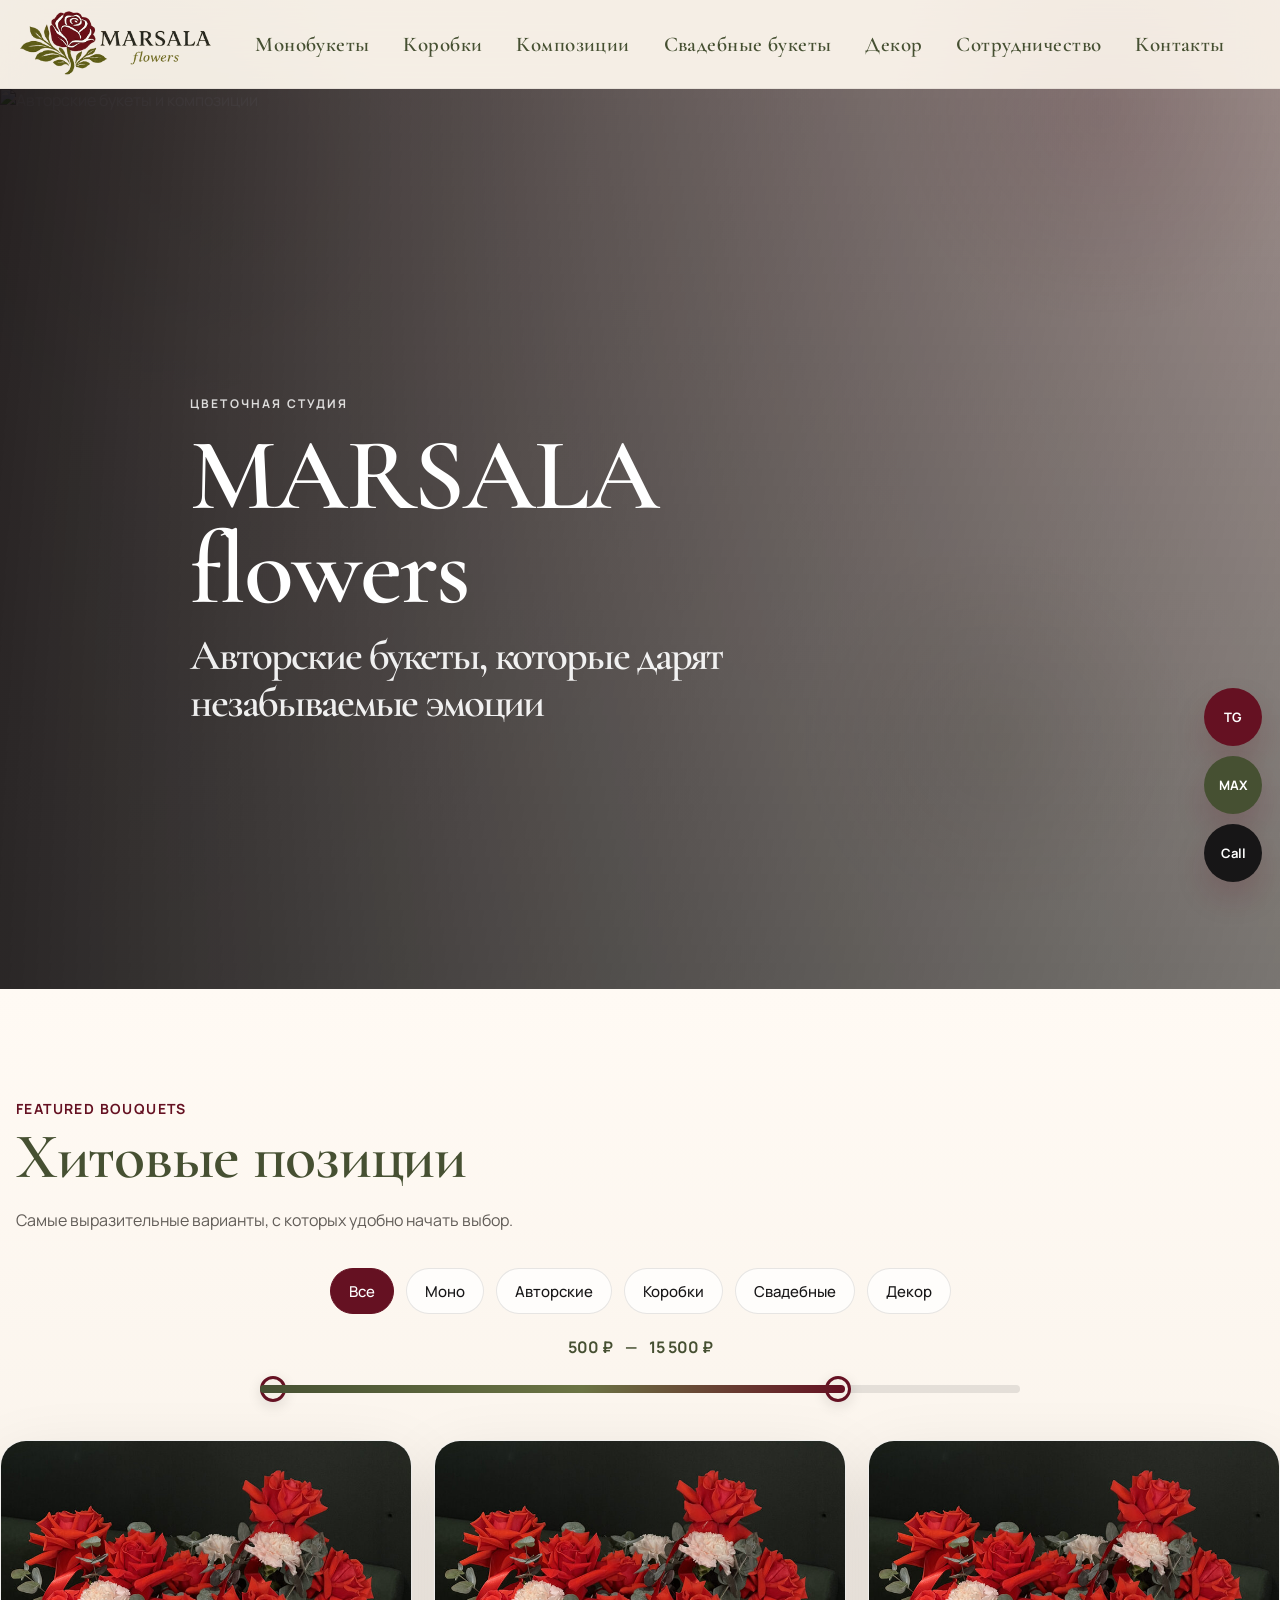
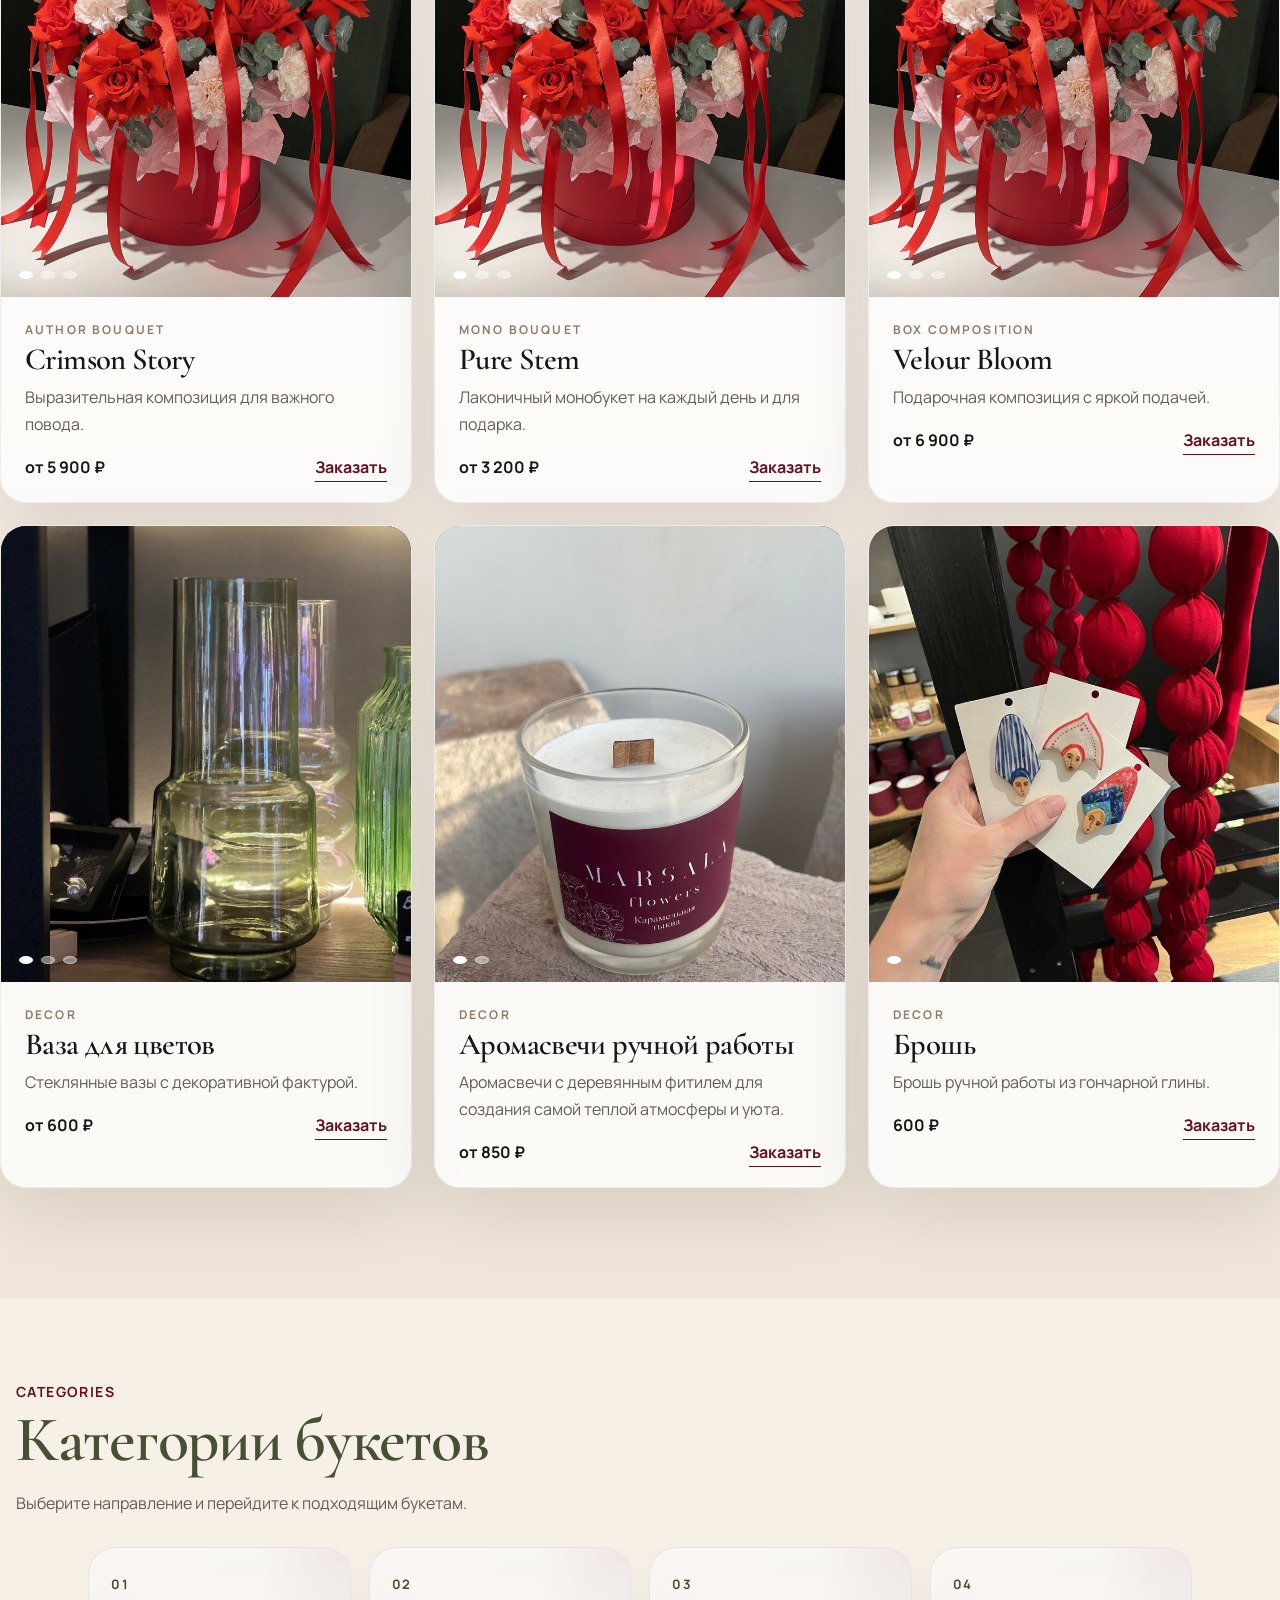
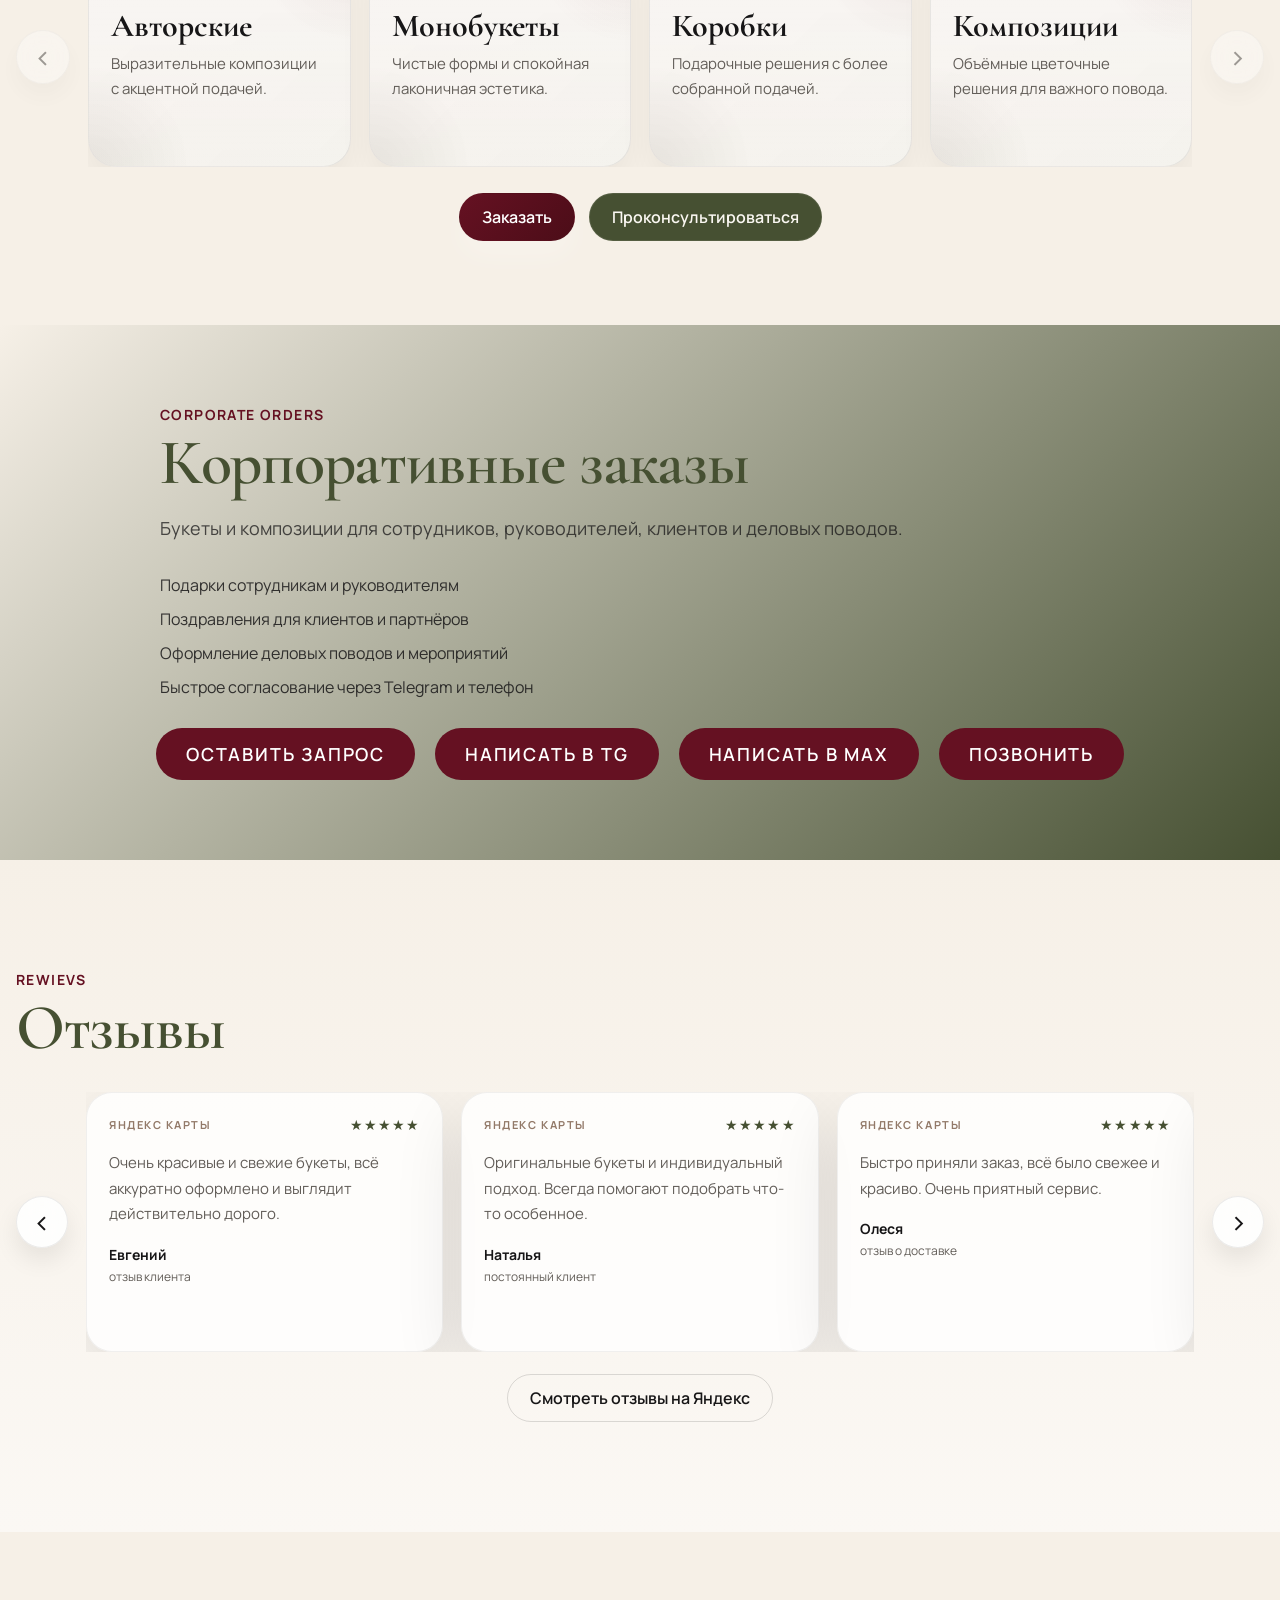
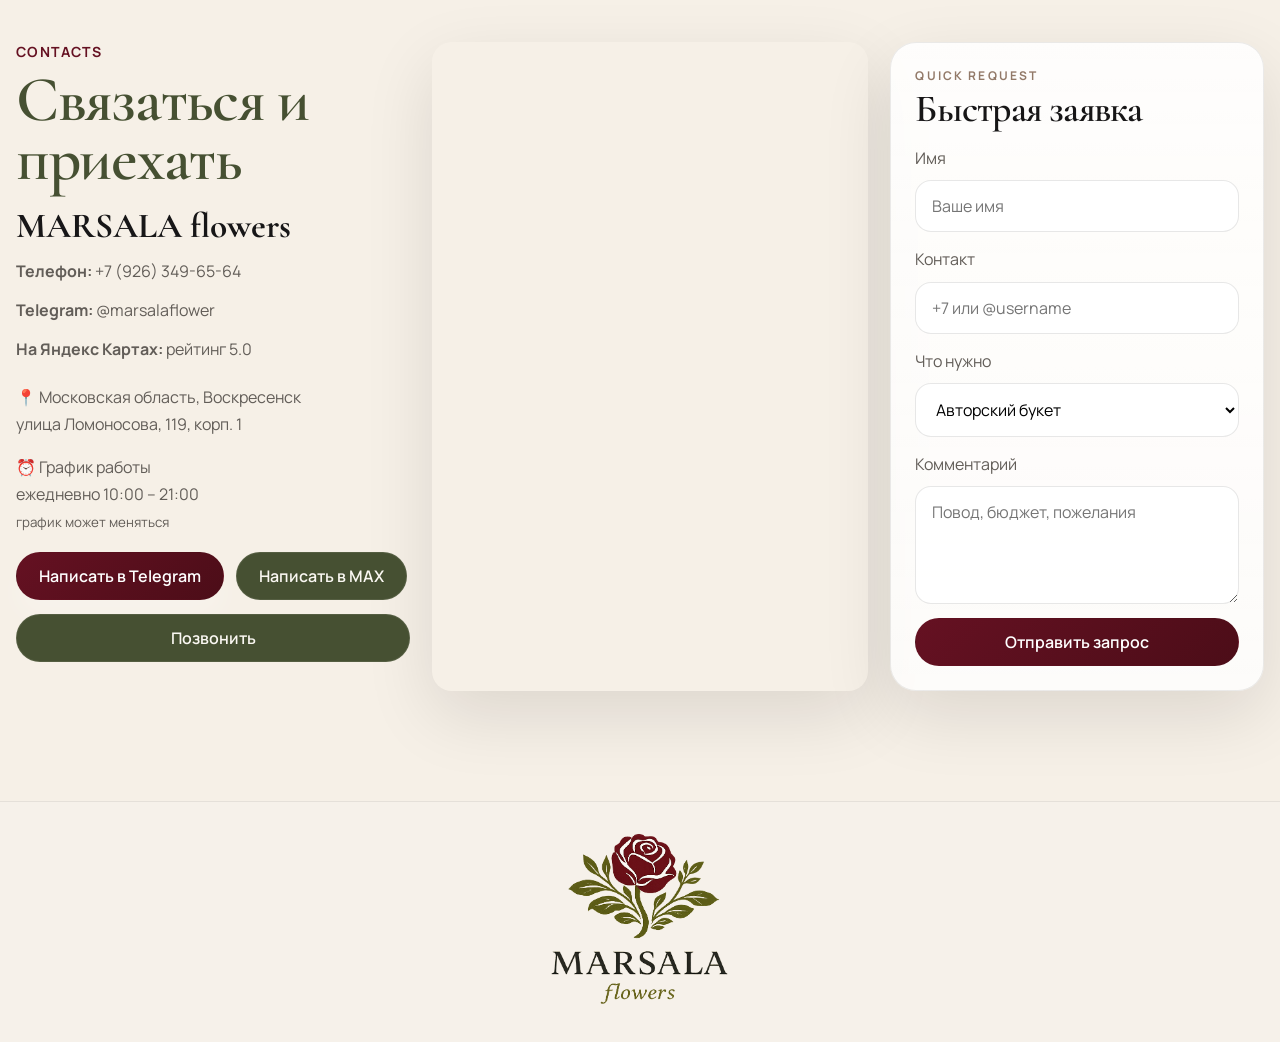
==== commit 562ccc82: "pre-final var" ====
--- a/index.html
+++ b/index.html
@@ -20,12 +20,12 @@
         </a>
 
         <nav class="nav" id="nav">
-          <a href="bouquets.html">Букеты</a>
+          <a href="mono-bouquets.html">Монобукеты</a>
           <a href="box-compositions.html">Коробки</a>
           <a href="compositions.html">Композиции</a>
-          <a href="">Свадебные букеты</a>
-          <a href="">Декор</a>
-          <a href="corporate.html">Сотрудничество</a>
+          <a href="wedding-bouqets.html">Свадебные букеты</a>
+          <a href="decor.html">Декор</a>
+          <a href="#corporate">Сотрудничество</a>
           <a href="#contacts">Контакты</a>
         </nav>
 
@@ -46,7 +46,7 @@
           <p class="hero__eyebrow">Цветочная студия</p>
           <h1 class="hero__title">
             MARSALA flowers
-            <span>с доставкой и быстрым заказом</span>
+            <span>Авторские букеты, которые дарят незабываемые эмоции</span>
           </h1>
           </div>
         </div>
@@ -62,14 +62,16 @@
                 <div class="quick-choice__filters">
       <div class="quick-choice__tabs">
         <button class="quick-choice__tab is-active" data-filter="all">Все</button>
+        <button class="quick-choice__tab" data-filter="mono">Моно</button>
         <button class="quick-choice__tab" data-filter="author">Авторские</button>
-        <button class="quick-choice__tab" data-filter="mono">Моно</button>
         <button class="quick-choice__tab" data-filter="boxes">Коробки</button>
+        <button class="quick-choice__tab" data-filter="wedding">Свадебные</button>
+        <button class="quick-choice__tab" data-filter="decor">Декор</button>
       </div>
 
       <div class="quick-choice__price-range">
         <div class="quick-choice__price-values">
-          <span id="priceMinValue">2 000 ₽</span>
+          <span id="priceMinValue">500 ₽</span>
           <span>—</span>
           <span id="priceMaxValue">15 500 ₽</span>
         </div>
@@ -78,8 +80,8 @@
           <div class="quick-choice__track"></div>
           <div class="quick-choice__range" id="priceRangeFill"></div>
 
-          <input type="range" min="2000" max="20000" value="2000" id="priceMin" class="quick-choice__input">
-          <input type="range" min="2000" max="20000" value="15500" id="priceMax" class="quick-choice__input">
+          <input type="range" min="500" max="20000" value="2000" id="priceMin" class="quick-choice__input">
+          <input type="range" min="500" max="20000" value="15500" id="priceMax" class="quick-choice__input">
         </div>
       </div>
     </div>
@@ -134,6 +136,57 @@
                 <p class="catalog-card__desc">Подарочная композиция с яркой подачей.</p>
                 <div class="catalog-card__bottom">
                   <span class="catalog-card__price">от 6 900 ₽</span>
+                  <a href="https://t.me/marsalaflower" class="text-link">Заказать</a>
+                </div>
+              </div>
+            </article>
+
+            <article class="catalog-card reveal" data-category="decor" data-price="600">
+              <div class="catalog-card__gallery">
+                <img class="product-image active" src="img/decor/ваза11.jpg" alt="Decor" />
+                <img class="product-image active" src="img/decor/ваза20.jpg" alt="Decor" />
+                <img class="product-image active" src="img/decor/ваза_зел.jpg" alt="Decor" />
+                <div class="product-dots"></div>
+              </div>
+              <div class="catalog-card__body">
+                <p class="mini-label">decor</p>
+                <h3>Ваза для цветов</h3>
+                <p class="catalog-card__desc">Стеклянные вазы с декоративной фактурой.</p>
+                <div class="catalog-card__bottom">
+                  <span class="catalog-card__price">от 600 ₽</span>
+                  <a href="https://t.me/marsalaflower" class="text-link">Заказать</a>
+                </div>
+              </div>
+            </article>
+
+            <article class="catalog-card reveal" data-category="decor" data-price="850">
+              <div class="catalog-card__gallery">
+                <img class="product-image active" src="img/decor/свечи.jpg" alt="Decor" />
+                <img class="product-image active" src="img/decor/свеча.jpg" alt="Decor" />
+                <div class="product-dots"></div>
+              </div>
+              <div class="catalog-card__body">
+                <p class="mini-label">decor</p>
+                <h3>Аромасвечи ручной работы</h3>
+                <p class="catalog-card__desc">Аромасвечи с деревянным фитилем для создания самой теплой атмосферы и уюта.</p>
+                <div class="catalog-card__bottom">
+                  <span class="catalog-card__price">от 850 ₽</span>
+                  <a href="https://t.me/marsalaflower" class="text-link">Заказать</a>
+                </div>
+              </div>
+            </article>
+
+            <article class="catalog-card reveal" data-category="decor" data-price="600">
+              <div class="catalog-card__gallery">
+                <img class="product-image active" src="img/decor/брошь.jpg" alt="Decor" />
+                <div class="product-dots"></div>
+              </div>
+              <div class="catalog-card__body">
+                <p class="mini-label">decor</p>
+                <h3>Брошь</h3>
+                <p class="catalog-card__desc">Брошь ручной работы из гончарной глины.</p>
+                <div class="catalog-card__bottom">
+                  <span class="catalog-card__price">600 ₽</span>
                   <a href="https://t.me/marsalaflower" class="text-link">Заказать</a>
                 </div>
               </div>
@@ -210,8 +263,10 @@
               <li>Быстрое согласование через Telegram и телефон</li>
             </ul>
             <div class="corporate__actions">
-              <a href="corporate.html" class="btn btn--light-solid">Подробнее</a>
-              <a href="https://t.me/marsalaflower" class="btn btn--outline-light">Оставить запрос</a>
+              <a href="#contacts" class="btn btn--outline-light">Оставить запрос</a>
+              <a href="https://t.me/marsalaflower" class="btn btn--light-solid">Написать в TG</a>
+              <a href="https://max.ru/" class="btn btn--ghost-olive">Написать в MAX</a>
+              <a href="tel:+79263496564" class="btn btn--outline-light">Позвонить</a>
             </div>
           </div>
         </div>
@@ -410,21 +465,6 @@
         <a href="index.html" class="logo logo--image" aria-label="MARSALA flowers">
           <img src="img/logo.png" alt="MARSALA flowers" class="logo__img" />
         </a>
-
-        <!-- <nav class="footer__nav">
-          <a href="bouquets.html">Букеты</a>
-          <a href="box-compositions.html">Коробки</a>
-          <a href="compositions.html">Композиции</a>
-          <a href="">Свадебные букеты</a>
-          <a href="">Декор</a>
-          <a href="corporate.html">Сотрудничество</a>
-          <a href="#contacts">Контакты</a>
-        </nav> -->
-
-        <div class="footer__links">
-          <a href="https://t.me/marsalaflower">Telegram</a>
-          <a href="tel:+79263496564">+7 (926) 349-65-64</a>
-        </div>
       </div>
     </footer>
 
--- a/style.css
+++ b/style.css
@@ -1578,4 +1578,21 @@
     top: 70%;
     left: 30%;
   }
+}
+
+.footer__inner {
+  display: flex;
+  justify-content: center; /* центр по горизонтали */
+  align-items: center;
+  text-align: center;
+}
+
+.footer .logo {
+  max-width: 20px; /* регулируй (100–140 идеально) */
+  margin: 0 auto;
+}
+
+.footer .logo__img {
+  width: 100%;
+  height: auto;
 }
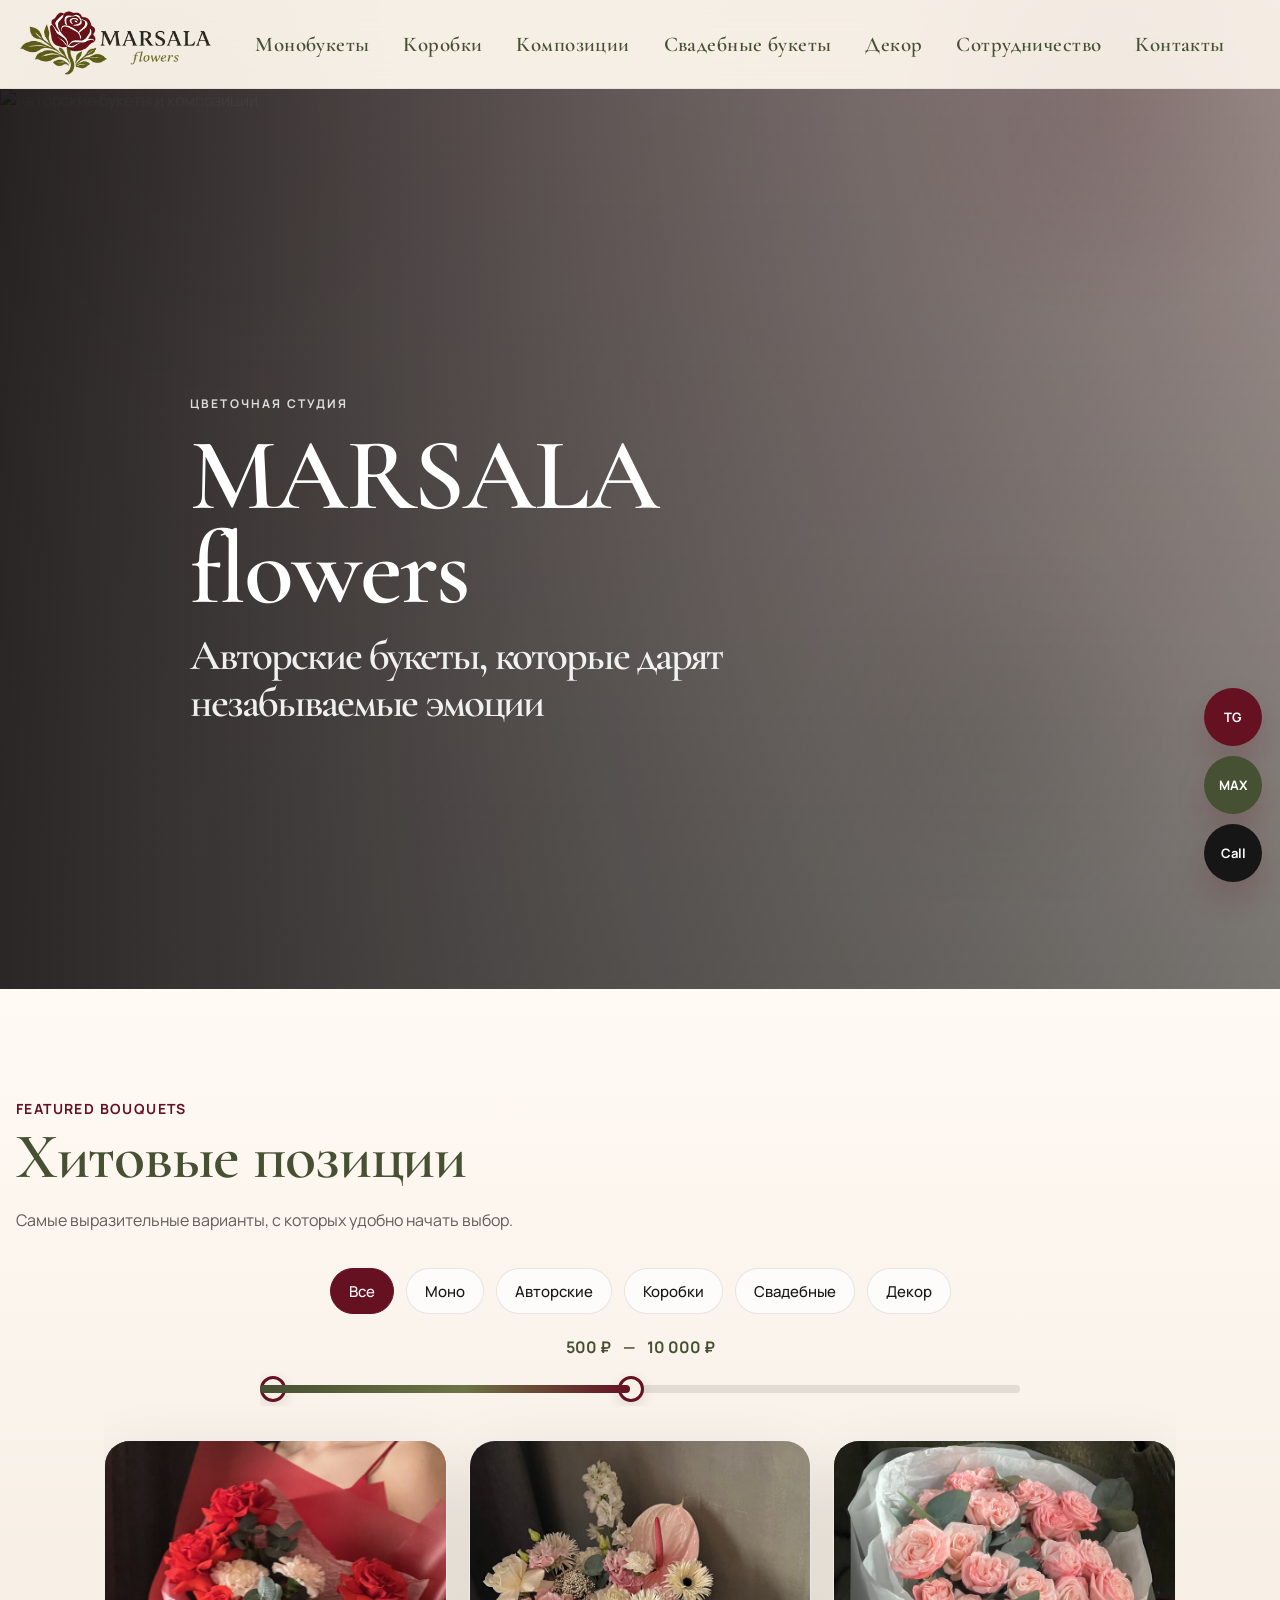
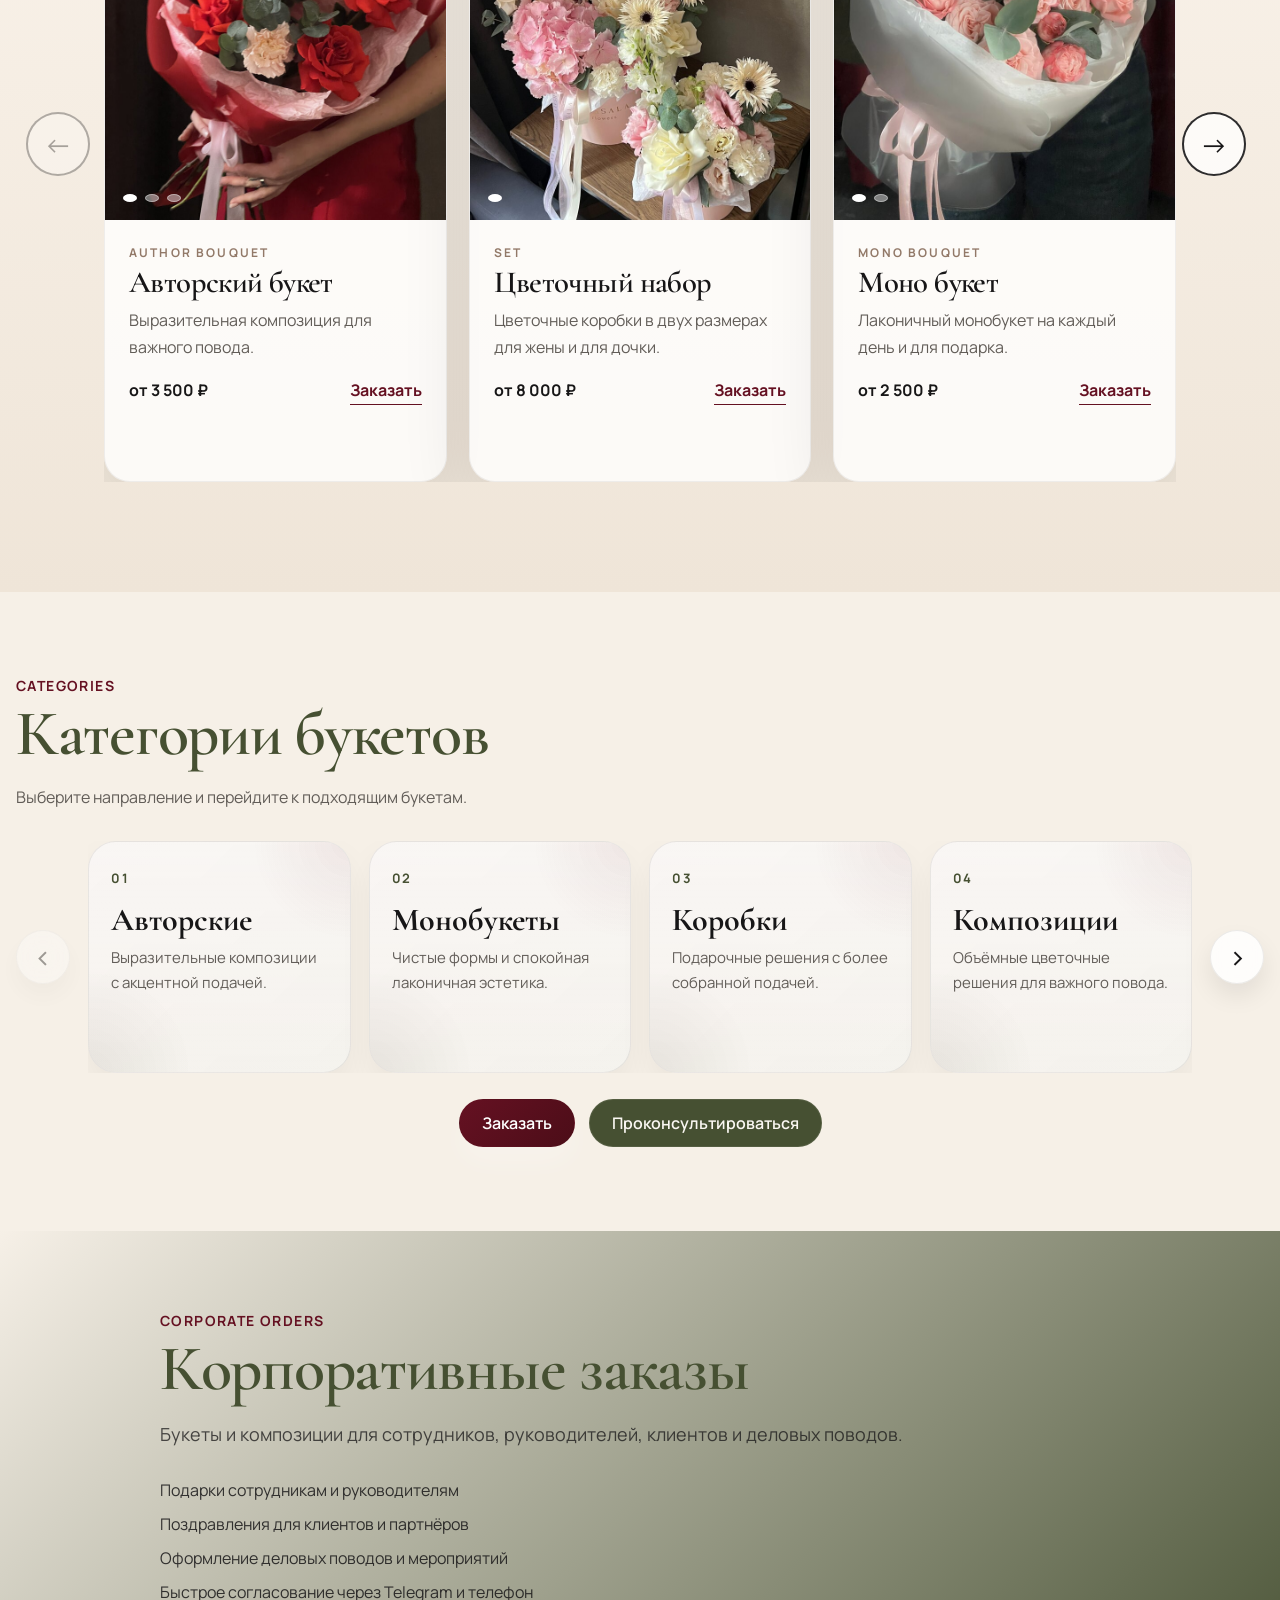
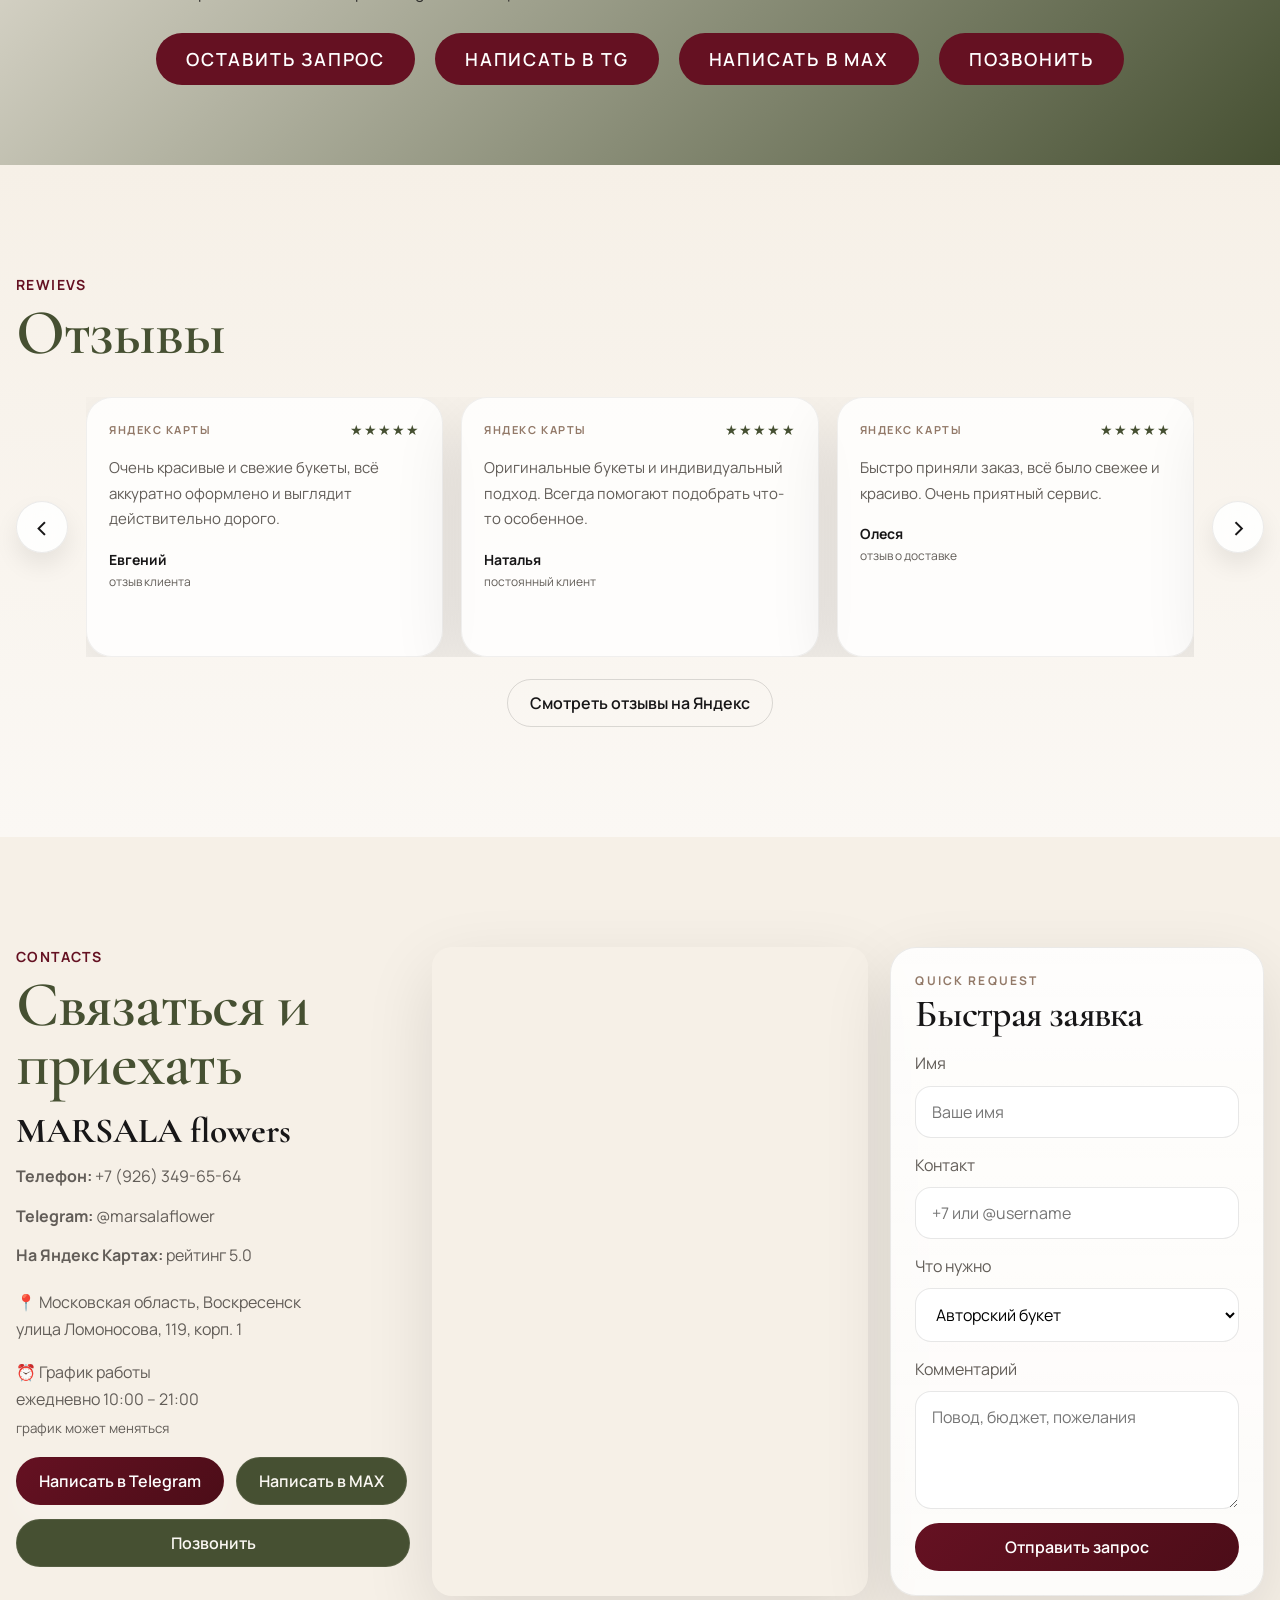
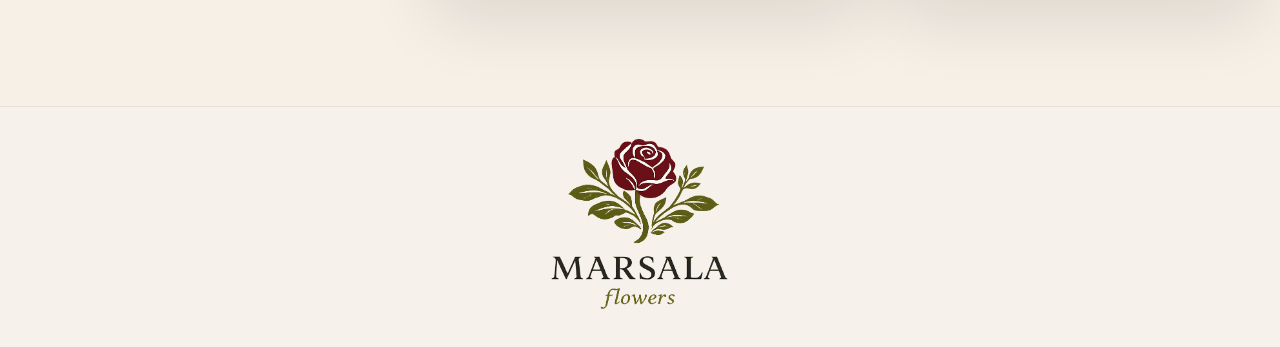
==== commit c9e96fb5: "pre-final var" ====
--- a/index.html
+++ b/index.html
@@ -59,83 +59,104 @@
             <h2 class="section-head__title">Хитовые позиции</h2>
             <p class="section-head__text">Самые выразительные варианты, с которых удобно начать выбор.</p>
           </div>
-                <div class="quick-choice__filters">
-      <div class="quick-choice__tabs">
-        <button class="quick-choice__tab is-active" data-filter="all">Все</button>
-        <button class="quick-choice__tab" data-filter="mono">Моно</button>
-        <button class="quick-choice__tab" data-filter="author">Авторские</button>
-        <button class="quick-choice__tab" data-filter="boxes">Коробки</button>
-        <button class="quick-choice__tab" data-filter="wedding">Свадебные</button>
-        <button class="quick-choice__tab" data-filter="decor">Декор</button>
-      </div>
-
-      <div class="quick-choice__price-range">
-        <div class="quick-choice__price-values">
-          <span id="priceMinValue">500 ₽</span>
-          <span>—</span>
-          <span id="priceMaxValue">15 500 ₽</span>
-        </div>
+          <div class="quick-choice__filters">
+            <div class="quick-choice__tabs">
+              <button class="quick-choice__tab is-active" data-filter="all">Все</button>
+              <button class="quick-choice__tab" data-filter="mono">Моно</button>
+              <button class="quick-choice__tab" data-filter="author">Авторские</button>
+              <button class="quick-choice__tab" data-filter="box">Коробки</button>
+              <button class="quick-choice__tab" data-filter="wedding">Свадебные</button>
+              <button class="quick-choice__tab" data-filter="decor">Декор</button>
+            </div>
+
+            <div class="quick-choice__price-range">
+              <div class="quick-choice__price-values">
+                <span id="priceMinValue">500 ₽</span>
+                <span>—</span>
+                <span id="priceMaxValue">15 500 ₽</span>
+              </div>
 
         <div class="quick-choice__slider">
           <div class="quick-choice__track"></div>
           <div class="quick-choice__range" id="priceRangeFill"></div>
 
           <input type="range" min="500" max="20000" value="2000" id="priceMin" class="quick-choice__input">
-          <input type="range" min="500" max="20000" value="15500" id="priceMax" class="quick-choice__input">
+          <input type="range" min="500" max="20000" value="10000" id="priceMax" class="quick-choice__input">
         </div>
       </div>
     </div>
-  </div>
-<div class="catalog-grid" id="catalogGrid">
-            <article class="catalog-card reveal" data-category="author" data-price="5900">
-              <div class="catalog-card__gallery">
-                <img class="product-image active" src="img/коробки/XXL.jpg" alt="Crimson Story" />
-                <img class="product-image" src="img/коробки/XXL.jpg" alt="Crimson Story" />
-                <img class="product-image" src="img/коробки/XXL.jpg" alt="Crimson Story" />
+    
+  <div class="featured-carousel">
+      <button class="featured-carousel__nav featured-carousel__nav--prev" type="button" aria-label="Назад">←</button>
+
+      <div class="featured-carousel__viewport">
+        <div class="catalog-grid featured-carousel__track" id="catalogGrid">
+
+            <article class="catalog-card reveal" data-category="author" data-price="3500">
+              <div class="catalog-card__gallery">
+                <img class="product-image active" src="img/compositions/anturium.jpg" alt="composition" />
+                <img class="product-image active" src="img/compositions/ekz.jpg" alt="composition" />
+                <img class="product-image active" src="img/compositions/silk.jpg" alt="composition" />
                 <div class="product-dots"></div>
               </div>
               <div class="catalog-card__body">
                 <p class="mini-label">author bouquet</p>
-                <h3>Crimson Story</h3>
+                <h3>Авторский букет</h3>
                 <p class="catalog-card__desc">Выразительная композиция для важного повода.</p>
                 <div class="catalog-card__bottom">
-                  <span class="catalog-card__price">от 5 900 ₽</span>
-                  <a href="https://t.me/marsalaflower" class="text-link">Заказать</a>
-                </div>
-              </div>
-            </article>
-
-            <article class="catalog-card reveal" data-category="mono" data-price="3200">
-              <div class="catalog-card__gallery">
-                <img class="product-image active" src="img/коробки/XXL.jpg" alt="Pure Stem" />
-                <img class="product-image" src="img/коробки/XXL.jpg" alt="Pure Stem" />
-                <img class="product-image" src="img/коробки/XXL.jpg" alt="Pure Stem" />
+                  <span class="catalog-card__price">от 3 500 ₽</span>
+                  <a href="https://t.me/marsalaflower" class="text-link">Заказать</a>
+                </div>
+              </div>
+            </article>
+
+            <article class="catalog-card reveal" data-category="box" data-price="8000">
+              <div class="catalog-card__gallery">
+                <img class="product-image active" src="img/box/nabor.jpg" alt="box" />
+                <div class="product-dots"></div>
+              </div>
+              <div class="catalog-card__body">
+                <p class="mini-label">set</p>
+                <h3>Цветочный набор</h3>
+                <p class="catalog-card__desc">Цветочные коробки в двух размерах для жены и для дочки.</p>
+                <div class="catalog-card__bottom">
+                  <span class="catalog-card__price">от 8 000 ₽</span>
+                  <a href="https://t.me/marsalaflower" class="text-link">Заказать</a>
+                </div>
+              </div>
+            </article>
+
+            <article class="catalog-card reveal" data-category="mono" data-price="2500">
+              <div class="catalog-card__gallery">
+                <img class="product-image active" src="img/mono/mono_kr.jpg" alt="bouquet" />
+                <img class="product-image active" src="img/mono/mono_ros.jpg" alt="bouquet" />
                 <div class="product-dots"></div>
               </div>
               <div class="catalog-card__body">
                 <p class="mini-label">mono bouquet</p>
-                <h3>Pure Stem</h3>
+                <h3>Моно букет</h3>
                 <p class="catalog-card__desc">Лаконичный монобукет на каждый день и для подарка.</p>
                 <div class="catalog-card__bottom">
-                  <span class="catalog-card__price">от 3 200 ₽</span>
-                  <a href="https://t.me/marsalaflower" class="text-link">Заказать</a>
-                </div>
-              </div>
-            </article>
-
-            <article class="catalog-card reveal" data-category="box" data-price="6900">
-              <div class="catalog-card__gallery">
-                <img class="product-image active" src="img/коробки/XXL.jpg" alt="Velour Bloom" />
-                <img class="product-image" src="img/коробки/XXL.jpg" alt="Velour Bloom" />
-                <img class="product-image" src="img/коробки/XXL.jpg" alt="Velour Bloom" />
+                  <span class="catalog-card__price">от 2 500 ₽</span>
+                  <a href="https://t.me/marsalaflower" class="text-link">Заказать</a>
+                </div>
+              </div>
+            </article>
+
+            <article class="catalog-card reveal" data-category="box" data-price="2700">
+              <div class="catalog-card__gallery">
+                <img class="product-image active" src="img/box/alie_rosi.jpg" alt="vox" />
+                <img class="product-image active" src="img/box/roses.jpg" alt="mono" />
+                <img class="product-image active" src="img/box/XXL.jpg" alt="mono" />
+                <img class="product-image active" src="img/box/mono_S.jpg" alt="mono" />
                 <div class="product-dots"></div>
               </div>
               <div class="catalog-card__body">
                 <p class="mini-label">box composition</p>
-                <h3>Velour Bloom</h3>
+                <h3>Алые розы</h3>
                 <p class="catalog-card__desc">Подарочная композиция с яркой подачей.</p>
                 <div class="catalog-card__bottom">
-                  <span class="catalog-card__price">от 6 900 ₽</span>
+                  <span class="catalog-card__price">от 2 700 ₽</span>
                   <a href="https://t.me/marsalaflower" class="text-link">Заказать</a>
                 </div>
               </div>
@@ -191,9 +212,12 @@
                 </div>
               </div>
             </article>
+            </div>
           </div>
-        </div>
-      </section>
+          <button class="featured-carousel__nav featured-carousel__nav--next" type="button" aria-label="Вперёд">→</button>
+    </div>
+  </div>
+</section>
 
 <section class="section bouquet-categories">
   <div class="container">
@@ -212,7 +236,7 @@
 
       <div class="bouquet-categories__viewport">
         <div class="bouquet-categories__track" id="bouquetCategoriesTrack">
-          <a class="bouquet-category-tile" href="author-bouquets.html">
+          <a class="bouquet-category-tile" href="compositions.html">
             <span class="bouquet-category-tile__num">01</span>
             <h3>Авторские</h3>
             <p>Выразительные композиции с акцентной подачей.</p>
@@ -235,6 +259,19 @@
             <h3>Композиции</h3>
             <p>Объёмные цветочные решения для важного повода.</p>
           </a>
+
+          <a class="bouquet-category-tile" href="wedding-bouqets.html">
+            <span class="bouquet-category-tile__num">05</span>
+            <h3>Свадебные букеты</h3>
+            <p>Элегантные цветочные композиции для самого важного дня.</p>
+          </a>
+
+          <a class="bouquet-category-tile" href="decor.html">
+            <span class="bouquet-category-tile__num">06</span>
+            <h3>Декор</h3>
+            <p>Стильные элементы для создания неповторимой атмосферы.</p>
+          </a>
+
         </div>
       </div>
 
@@ -244,8 +281,8 @@
     </div>
 
     <div class="bouquet-categories__actions reveal">
-      <a href="https://t.me/marsalaflower" class="btn btn--accent">Заказать</a>
-      <a href="https://max.ru/" class="btn btn--ghost">Проконсультироваться</a>
+      <a href="#contacts" class="btn btn--accent">Заказать</a>
+      <a href="#contacts" class="btn btn--ghost">Проконсультироваться</a>
     </div>
   </div>
 </section>
--- a/style.css
+++ b/style.css
@@ -1595,4 +1595,117 @@
 .footer .logo__img {
   width: 100%;
   height: auto;
+}
+
+.quick-choice__slider {
+  position: relative;
+  display: flex;
+  align-items: center;
+  overflow: hidden;
+}
+
+.quick-choice__track {
+  display: flex;
+  gap: 16px;  /* Расстояние между элементами */
+  transition: transform 0.3s ease;  /* Плавный переход при перелистывании */
+}
+
+.catalog-card {
+  flex: 0 0 calc(33.333% - 16px); /* Для отображения 3 товаров в одном ряду */
+  min-width: 0; /* Для корректного сжатия */
+}
+
+.quick-choice__nav {
+  position: absolute;
+  top: 50%;
+  transform: translateY(-50%);
+  background: rgba(255, 255, 255, 0.6);
+  padding: 8px;
+  border-radius: 50%;
+  box-shadow: 0 4px 10px rgba(0, 0, 0, 0.15);
+  z-index: 10;
+  font-size: 20px;
+  cursor: pointer;
+  border: none;
+}
+
+.featured-carousel {
+  position: relative;
+  display: grid;
+  grid-template-columns: 72px 1fr 72px;
+  align-items: center;
+  gap: 16px;
+}
+
+.featured-carousel__viewport {
+  overflow: hidden;
+  min-width: 0;
+  position: relative;
+  z-index: 1;
+}
+
+.featured-carousel__track {
+  display: flex;
+  gap: 22px;
+  transition: transform 0.4s ease;
+  will-change: transform;
+}
+
+.featured-carousel__track .catalog-card {
+  flex: 0 0 calc((100% - 44px) / 3);
+}
+
+.featured-carousel__nav {
+  position: relative;
+  z-index: 10;
+  pointer-events: auto;
+  width: 64px;
+  height: 64px;
+  border-radius: 50%;
+  border: 2px solid rgba(23, 22, 23, 0.9);
+  background: rgba(255, 255, 255, 0.75);
+  color: var(--graphite);
+  font-size: 28px;
+  line-height: 1;
+  cursor: pointer;
+  flex-shrink: 0;
+}
+
+.featured-carousel__nav:hover {
+  transform: translateY(-2px);
+  background: var(--wine);  /* Цвет фона при наведении */
+  color: var(--white);  /* Белая стрелка */
+  box-shadow: 0 6px 20px rgba(23, 22, 23, 0.25);
+}
+
+.featured-carousel__nav:disabled {
+  opacity: 0.35;
+  cursor: default;
+}
+
+.catalog-card,
+.catalog-card * {
+  pointer-events: auto;
+}
+
+.featured-carousel__viewport {
+  pointer-events: none;
+}
+
+.featured-carousel__track,
+.featured-carousel__track .catalog-card,
+.featured-carousel__track .catalog-card * {
+  pointer-events: auto;
+}
+
+.featured-carousel__nav {
+  pointer-events: auto !important;
+}
+
+.featured-carousel__nav--prev {
+  left: 10px;
+}
+
+.featured-carousel__nav--next {
+  right: 10px;
 }
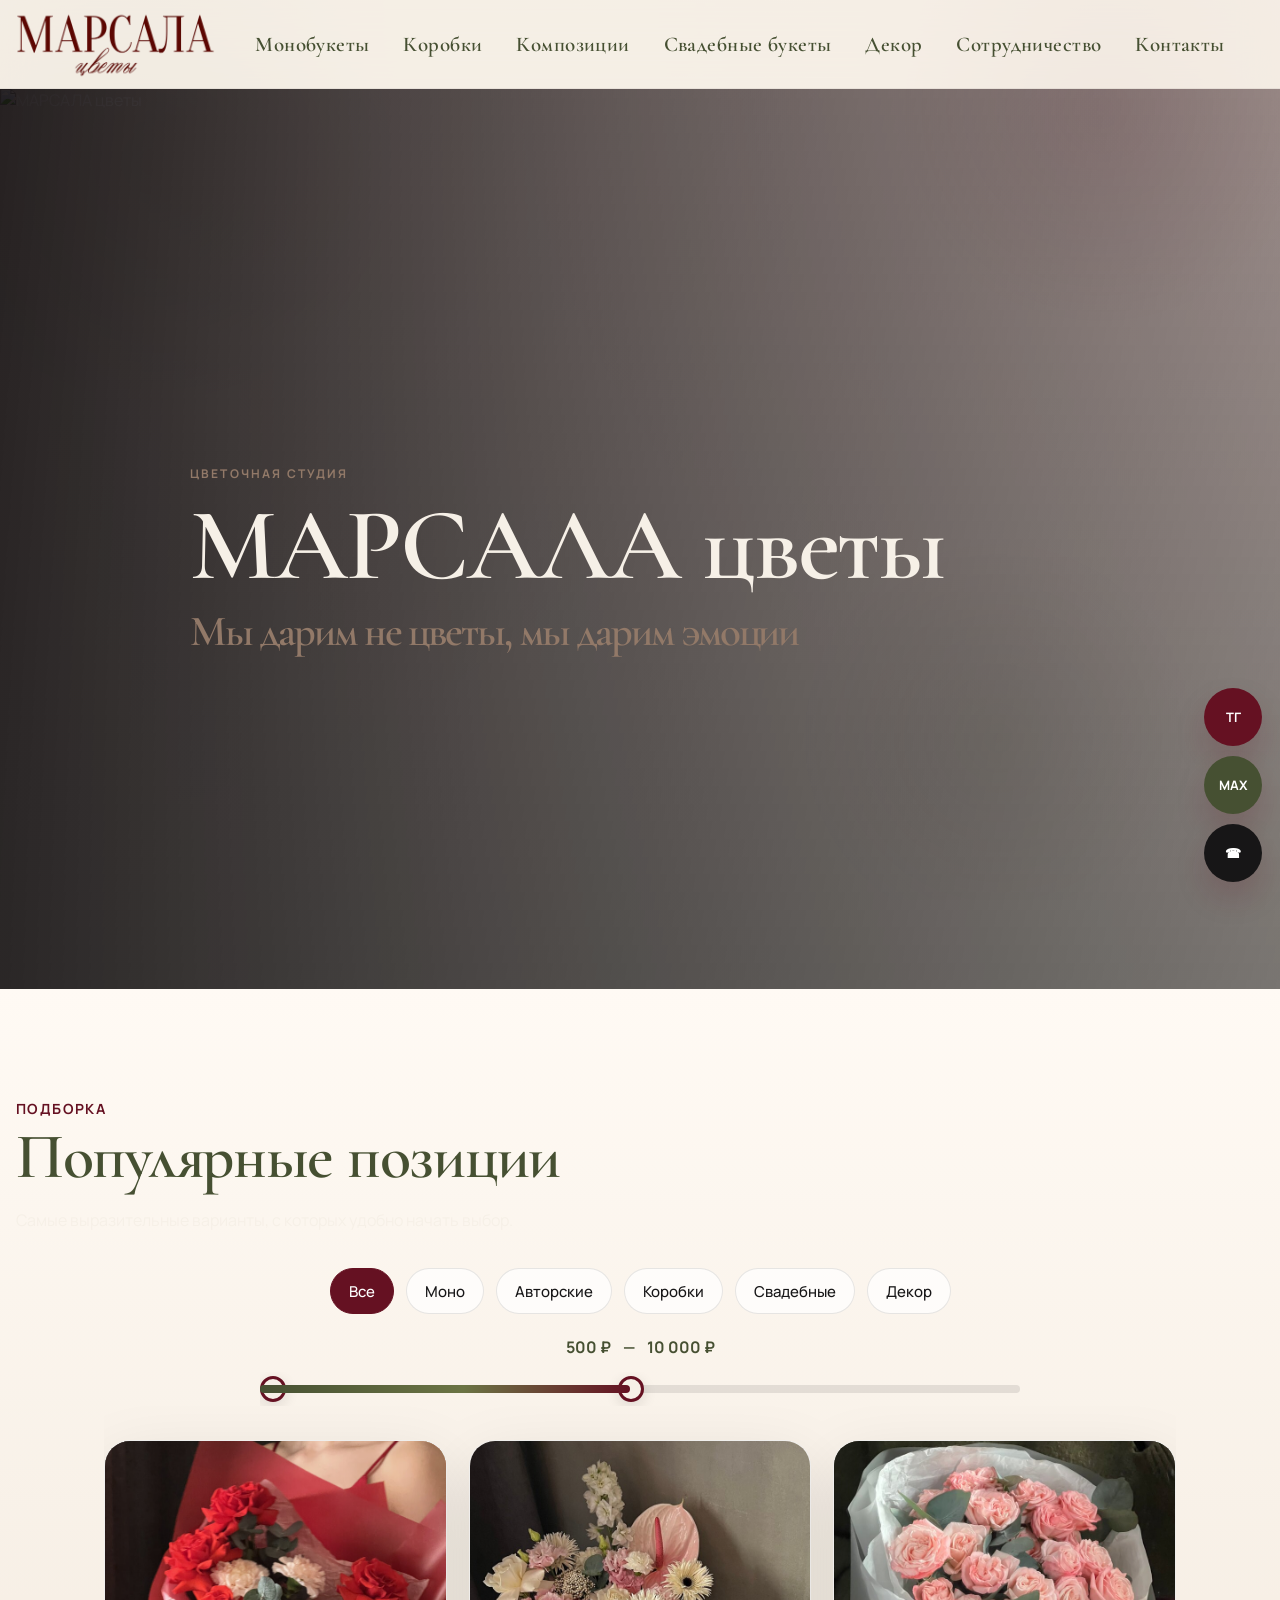
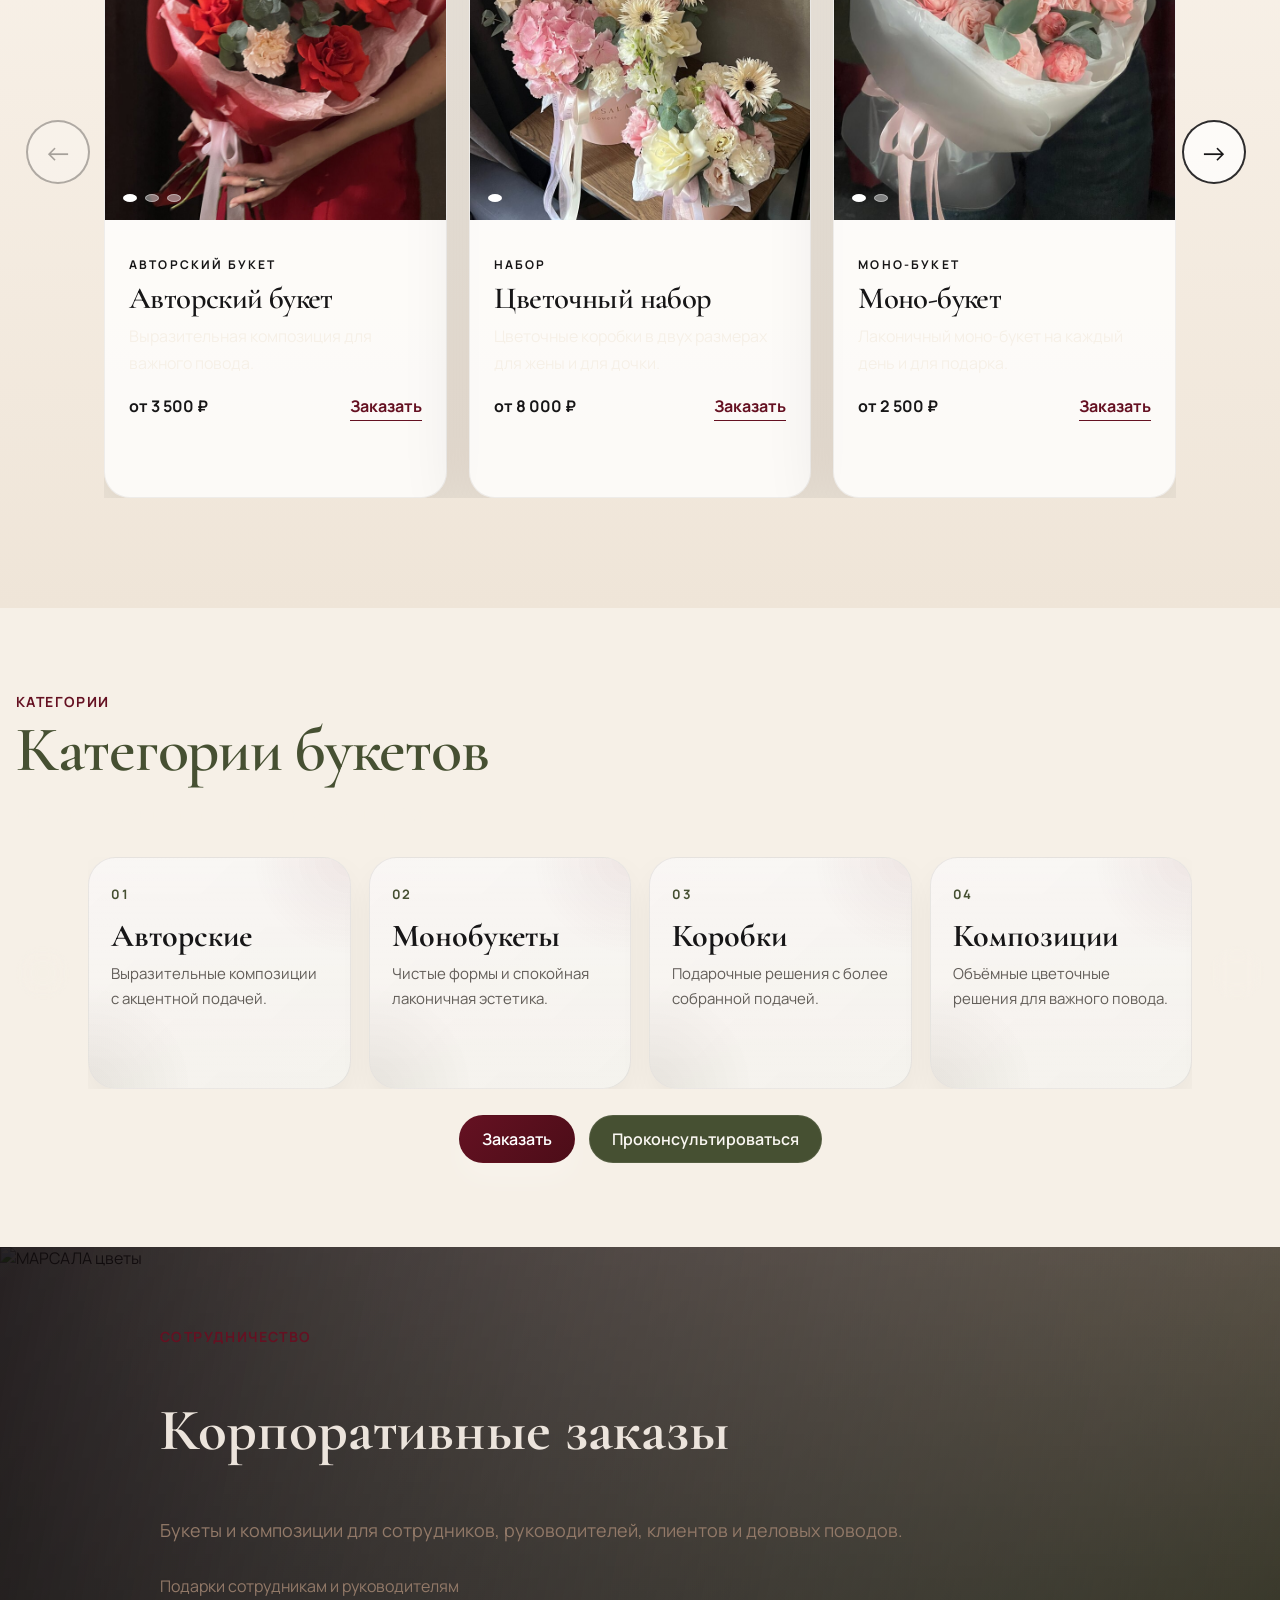
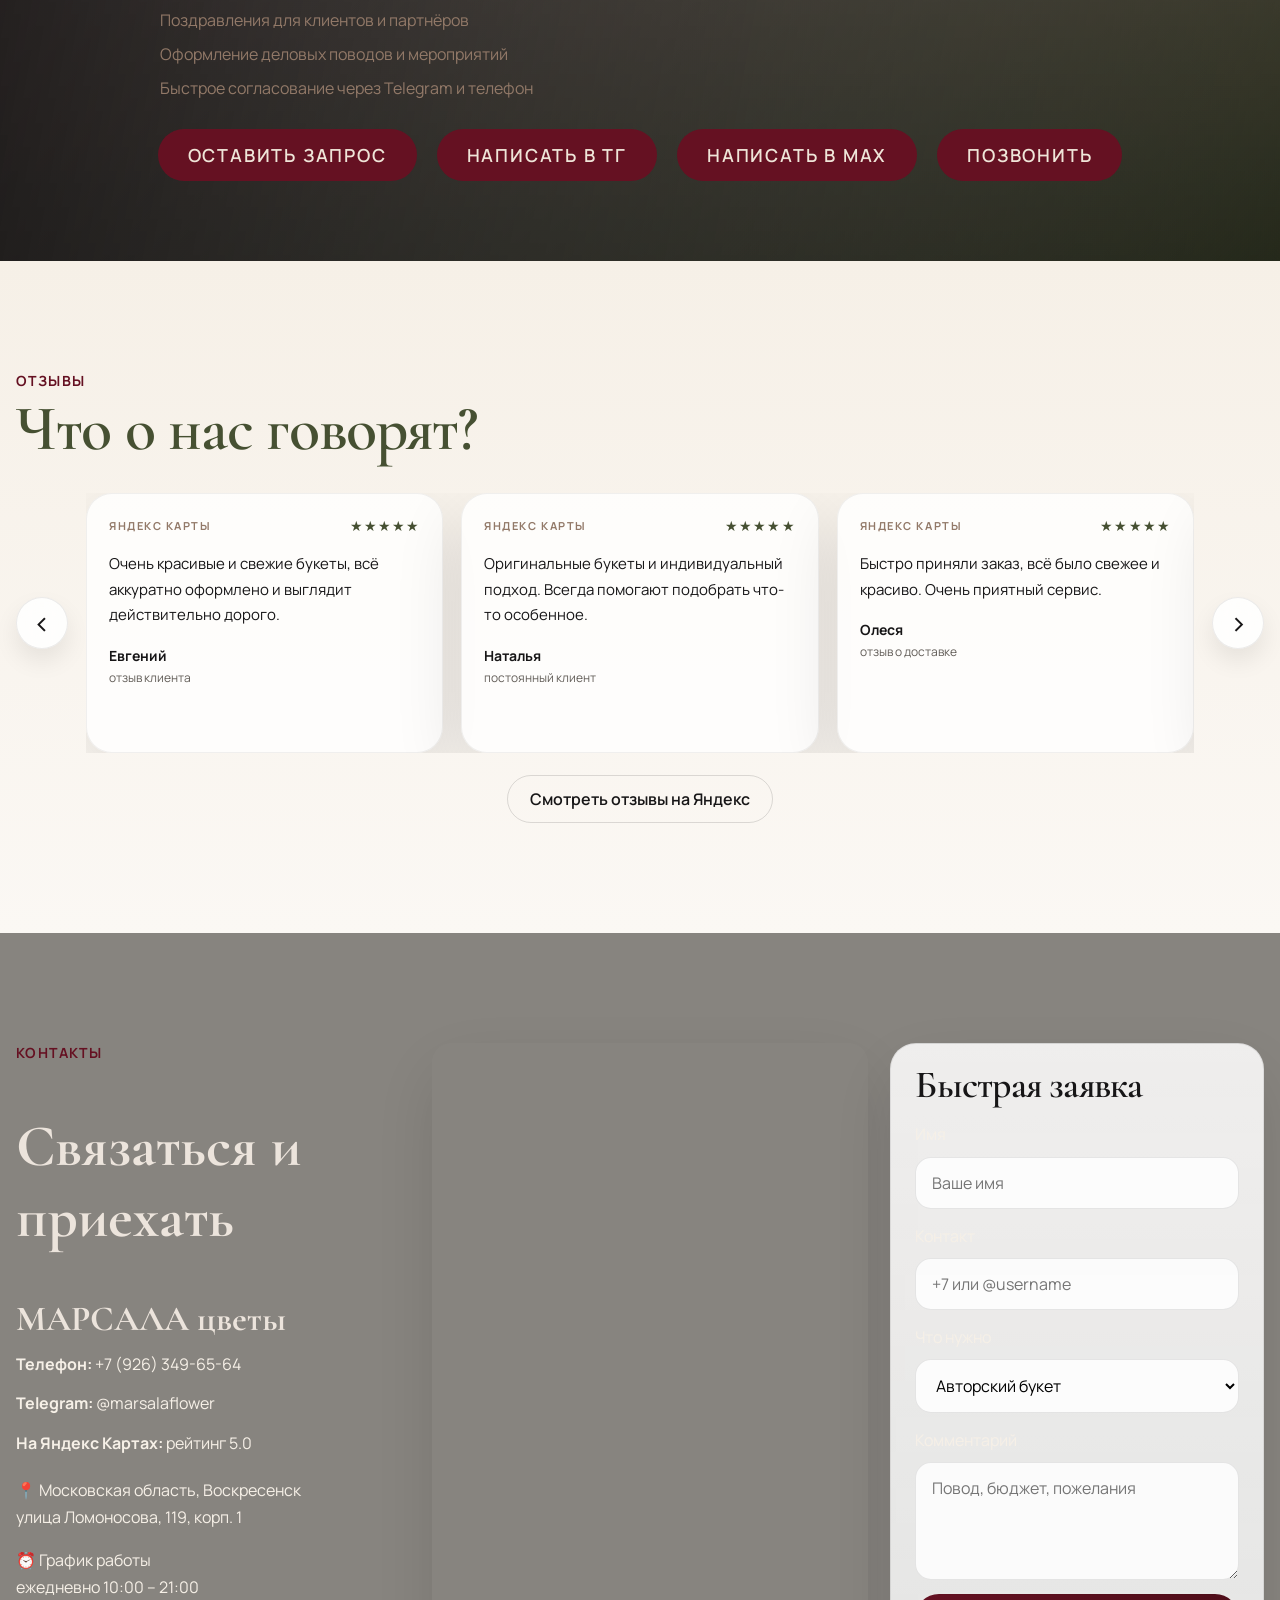
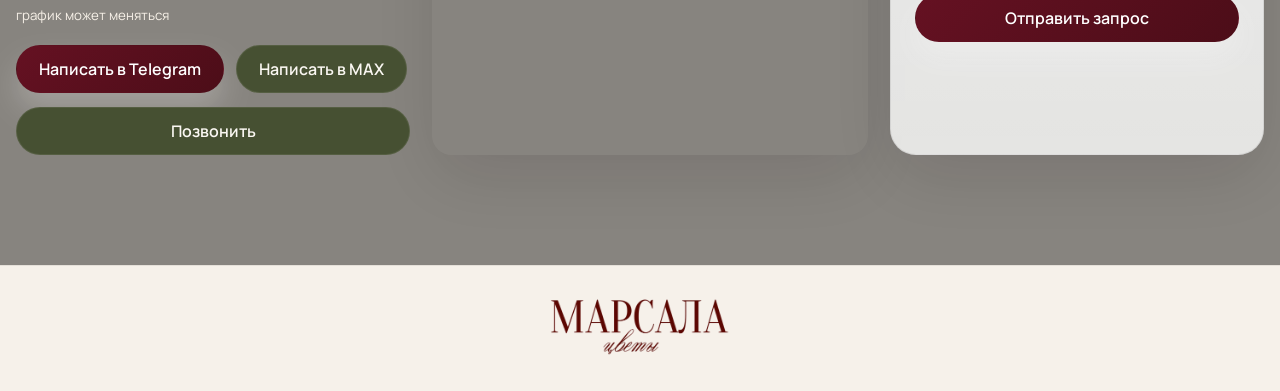
==== commit caa2eac1: "new logo+hero ver" ====
--- a/index.html
+++ b/index.html
@@ -3,8 +3,8 @@
 <head>
   <meta charset="UTF-8" />
   <meta name="viewport" content="width=device-width, initial-scale=1.0" />
-  <title>MARSALA flowers</title>
-  <meta name="description" content="Авторские букеты, монобукеты и композиции MARSALA flowers. Доставка, самовывоз, корпоративные заказы." />
+  <title>МАРСАЛА цветы</title>
+  <meta name="description" content="Авторские букеты, монобукеты и композиции МАРСАЛА цветы. Доставка, самовывоз, корпоративные заказы." />
   <link rel="preconnect" href="https://fonts.googleapis.com">
   <link rel="preconnect" href="https://fonts.gstatic.com" crossorigin>
   <link href="https://fonts.googleapis.com/css2?family=Cormorant+Garamond:wght@500;600;700&family=Manrope:wght@400;500;600;700&display=swap" rel="stylesheet">
@@ -16,7 +16,7 @@
     <header class="header" id="top">
       <div class="container header__inner">
         <a href="index.html" class="logo logo--image" aria-label="MARSALA flowers">
-          <img src="img/logo_h.png" alt="MARSALA flowers" class="logo__img" />
+          <img src="img/logo_rem.png" alt="MARSALA flowers" class="logo__img" />
         </a>
 
         <nav class="nav" id="nav">
@@ -38,15 +38,16 @@
     <main>
       <section class="hero">
         <div class="hero__media">
-          <img src="https://images.unsplash.com/photo-1519378058457-4c29a0a2efac?auto=format&fit=crop&w=1800&q=80" alt="Авторские букеты и композиции" />
+          <!-- <img src="https://images.unsplash.com/photo-1519378058457-4c29a0a2efac?auto=format&fit=crop&w=1800&q=80" alt="Авторские букеты и композиции" /> -->
+          <img src="img/hero/easter.JPG" alt="МАРСАЛА цветы">
           <div class="hero__overlay"></div>
           <div class="hero__watermark"></div>
         </div>
         <div class="container hero__content reveal">
           <p class="hero__eyebrow">Цветочная студия</p>
           <h1 class="hero__title">
-            MARSALA flowers
-            <span>Авторские букеты, которые дарят незабываемые эмоции</span>
+            МАРСАЛА цветы
+            <span>Мы дарим не цветы, мы дарим эмоции</span>
           </h1>
           </div>
         </div>
@@ -55,8 +56,8 @@
       <section class="section signature">
         <div class="container">
           <div class="section-head">
-            <p class="section-head__label">featured bouquets</p>
-            <h2 class="section-head__title">Хитовые позиции</h2>
+            <p class="section-head__label">подборка</p>
+            <h2 class="section-head__title">Популярные позиции</h2>
             <p class="section-head__text">Самые выразительные варианты, с которых удобно начать выбор.</p>
           </div>
           <div class="quick-choice__filters">
@@ -100,7 +101,7 @@
                 <div class="product-dots"></div>
               </div>
               <div class="catalog-card__body">
-                <p class="mini-label">author bouquet</p>
+                <p class="mini-label">авторский букет</p>
                 <h3>Авторский букет</h3>
                 <p class="catalog-card__desc">Выразительная композиция для важного повода.</p>
                 <div class="catalog-card__bottom">
@@ -116,7 +117,7 @@
                 <div class="product-dots"></div>
               </div>
               <div class="catalog-card__body">
-                <p class="mini-label">set</p>
+                <p class="mini-label">набор</p>
                 <h3>Цветочный набор</h3>
                 <p class="catalog-card__desc">Цветочные коробки в двух размерах для жены и для дочки.</p>
                 <div class="catalog-card__bottom">
@@ -133,9 +134,9 @@
                 <div class="product-dots"></div>
               </div>
               <div class="catalog-card__body">
-                <p class="mini-label">mono bouquet</p>
-                <h3>Моно букет</h3>
-                <p class="catalog-card__desc">Лаконичный монобукет на каждый день и для подарка.</p>
+                <p class="mini-label">моно-букет</p>
+                <h3>Моно-букет</h3>
+                <p class="catalog-card__desc">Лаконичный моно-букет на каждый день и для подарка.</p>
                 <div class="catalog-card__bottom">
                   <span class="catalog-card__price">от 2 500 ₽</span>
                   <a href="https://t.me/marsalaflower" class="text-link">Заказать</a>
@@ -152,7 +153,7 @@
                 <div class="product-dots"></div>
               </div>
               <div class="catalog-card__body">
-                <p class="mini-label">box composition</p>
+                <p class="mini-label">коробка</p>
                 <h3>Алые розы</h3>
                 <p class="catalog-card__desc">Подарочная композиция с яркой подачей.</p>
                 <div class="catalog-card__bottom">
@@ -170,7 +171,7 @@
                 <div class="product-dots"></div>
               </div>
               <div class="catalog-card__body">
-                <p class="mini-label">decor</p>
+                <p class="mini-label">декор</p>
                 <h3>Ваза для цветов</h3>
                 <p class="catalog-card__desc">Стеклянные вазы с декоративной фактурой.</p>
                 <div class="catalog-card__bottom">
@@ -187,7 +188,7 @@
                 <div class="product-dots"></div>
               </div>
               <div class="catalog-card__body">
-                <p class="mini-label">decor</p>
+                <p class="mini-label">декор</p>
                 <h3>Аромасвечи ручной работы</h3>
                 <p class="catalog-card__desc">Аромасвечи с деревянным фитилем для создания самой теплой атмосферы и уюта.</p>
                 <div class="catalog-card__bottom">
@@ -203,7 +204,7 @@
                 <div class="product-dots"></div>
               </div>
               <div class="catalog-card__body">
-                <p class="mini-label">decor</p>
+                <p class="mini-label">декор</p>
                 <h3>Брошь</h3>
                 <p class="catalog-card__desc">Брошь ручной работы из гончарной глины.</p>
                 <div class="catalog-card__bottom">
@@ -222,7 +223,7 @@
 <section class="section bouquet-categories">
   <div class="container">
     <div class="section-head reveal bouquet-categories__head">
-      <p class="section-head__label">categories</p>
+      <p class="section-head__label">категории</p>
       <h2 class="section-head__title">Категории букетов</h2>
       <p class="section-head__text">
         Выберите направление и перейдите к подходящим букетам.
@@ -288,10 +289,15 @@
 </section>
 
       <section class="section corporate" id="corporate">
+        <div class="hero__media">
+          <img src="img/hero/easter_2.JPG" alt="МАРСАЛА цветы">
+          <div class="hero__overlay"></div>
+          <div class="hero__watermark"></div>
+        </div>
         <div class="container corporate__grid">
           <div class="corporate__copy reveal">
-            <p class="section-head__label">corporate orders</p>
-            <h2 class="section-head__title section-head__title--light">Корпоративные заказы</h2>
+            <p class="section-head__label_corp">сотрудничество</p>
+            <h2 class="section-head__title_corp section-head__title--light">Корпоративные заказы</h2>
             <p class="corporate__text">Букеты и композиции для сотрудников, руководителей, клиентов и деловых поводов.</p>
             <ul class="corporate__list">
               <li>Подарки сотрудникам и руководителям</li>
@@ -301,7 +307,7 @@
             </ul>
             <div class="corporate__actions">
               <a href="#contacts" class="btn btn--outline-light">Оставить запрос</a>
-              <a href="https://t.me/marsalaflower" class="btn btn--light-solid">Написать в TG</a>
+              <a href="https://t.me/marsalaflower" class="btn btn--light-solid">Написать в ТГ</a>
               <a href="https://max.ru/" class="btn btn--ghost-olive">Написать в MAX</a>
               <a href="tel:+79263496564" class="btn btn--outline-light">Позвонить</a>
             </div>
@@ -312,8 +318,8 @@
 <section class="section reviews" id="reviews">
   <div class="container">
     <div class="section-head reveal">
-      <p class="section-head__label">Rewievs</p>
-      <h2 class="section-head__title">Отзывы</h2>
+      <p class="section-head__label">отзывы</p>
+      <h2 class="section-head__title">Что о нас говорят?</h2>
     </div>
 
     <div class="reviews-slider reveal" data-reviews-slider>
@@ -430,9 +436,9 @@
       <section class="section contacts" id="contacts">
         <div class="container contacts__grid">
           <div class="contacts__copy reveal">
-            <p class="section-head__label">contacts</p>
-            <h2 class="section-head__title">Связаться и приехать</h2>
-            <h3>MARSALA flowers</h3>
+            <p class="section-head__label_corp">контакты</p>
+            <h2 class="section-head__title_corp">Связаться и приехать</h2>
+            <h3 class=section-head__title_corp>МАРСАЛА цветы</h3>
             <ul class="contacts-list">
               <li><strong>Телефон:</strong> +7 (926) 349-65-64</li>
               <li><strong>Telegram:</strong> @marsalaflower</li>
@@ -468,7 +474,6 @@
             </iframe>
           </div>
           <form class="contact-card reveal">
-            <p class="mini-label">quick request</p>
             <h3>Быстрая заявка</h3>
             <label>
               <span>Имя</span>
@@ -500,15 +505,15 @@
     <footer class="footer">
       <div class="container footer__inner">
         <a href="index.html" class="logo logo--image" aria-label="MARSALA flowers">
-          <img src="img/logo.png" alt="MARSALA flowers" class="logo__img" />
+          <img src="img/logo_rem.png" alt="MARSALA flowers" class="logo__img" />
         </a>
       </div>
     </footer>
 
     <div class="floating-actions">
-      <a href="https://t.me/marsalaflower">TG</a>
+      <a href="https://t.me/marsalaflower">ТГ</a>
       <a href="https://max.ru">MAX</a>
-      <a href="tel:+79263496564">Call</a>
+      <a href="tel:+79263496564">&phone;</a>
     </div>
   </div>
 
--- a/style.css
+++ b/style.css
@@ -372,7 +372,8 @@
 
 .hero__eyebrow {
   margin: 0 0 16px;
-  color: rgba(255, 255, 255, 0.82);
+  /* color: rgba(255, 255, 255, 0.82); */
+  color:#927968;
 }
 
 .hero__title,
@@ -390,6 +391,7 @@
 .hero__title {
   font-size: clamp(4rem, 8vw, 7.6rem);
   max-width: 760px;
+  color: #f6f0e7;
 }
 
 .hero__title span {
@@ -397,7 +399,8 @@
   margin-top: 16px;
   font-size: 0.42em;
   line-height: 1.08;
-  color: rgba(255, 255, 255, 0.92);
+  /* color: rgba(255, 255, 255, 0.92); */
+  color: #927968;
 }
 
 /* Shared sections */
@@ -421,20 +424,36 @@
 .section-head__title {
   font-size: clamp(2.6rem, 4.6vw, 4.8rem);
   color: var(--graphite);
+}
+
+.section-head__label_corp {
+  margin: 0 0 10px;
+  color: var(--wine);
+  text-transform: uppercase;
+  letter-spacing: 0.1em;
+  font-size: 14px;
+  font-weight: 700;
+}
+
+.section-head__title_corp {
+  color:#ece4dc;
+  font-family: "Cormorant Garamond", serif;
+  font-size: clamp(2.6rem, 4.6vw, 4.8rem);
 }
 
 .section-head__text,
 .signature-card__desc,
 .catalog-card__desc,
 .corporate__text,
-.review-card p,
 .contacts-list li,
 .contacts-info p,
 .contact-card label span,
 .category-link p {
-  color: var(--graphite-soft);
+  color: var(--milk);
   line-height: 1.7;
 }
+
+review-card__text
 
 .mini-label {
   margin: 0 0 8px;
@@ -844,7 +863,7 @@
 
 .corporate__text {
   font-size: 18px;
-  color: rgba(23, 22, 23, 0.75); /* Текст мягко-серый */
+  color:#927968; /* Текст мягко-серый */
   margin-bottom: 30px;
 }
 
@@ -853,7 +872,7 @@
   padding: 0;
   margin-bottom: 30px;
   font-size: 16px;
-  color: rgba(23, 22, 23, 0.85); /* Текст для списка */
+  color:#927968; /* Текст для списка */
 }
 
 .corporate__list li {
@@ -871,7 +890,8 @@
   padding: 14px 30px;
   border-radius: 50px;
   background-color: var(--wine);
-  color: var(--white);
+  /* color: var(--white); */
+  color:#efe5d8;
   text-transform: uppercase;
   letter-spacing: 0.1em;
   border: none;
@@ -1651,8 +1671,26 @@
   will-change: transform;
 }
 
+/* по умолчанию — мобилка */
 .featured-carousel__track .catalog-card {
-  flex: 0 0 calc((100% - 44px) / 3);
+  flex: 0 0 100%;
+  max-width: 100%;
+}
+
+/* планшет */
+@media (min-width: 768px) {
+  .featured-carousel__track .catalog-card {
+    flex: 0 0 calc((100% - 22px) / 2);
+    max-width: calc((100% - 22px) / 2);
+  }
+}
+
+/* десктоп */
+@media (min-width: 1024px) {
+  .featured-carousel__track .catalog-card {
+    flex: 0 0 calc((100% - 44px) / 3);
+    max-width: calc((100% - 44px) / 3);
+  }
 }
 
 .featured-carousel__nav {
@@ -1708,4 +1746,11 @@
 
 .featured-carousel__nav--next {
   right: 10px;
+}
+
+.contacts {
+  position: relative;
+  background:
+    linear-gradient(rgba(0,0,0,0.45), rgba(0,0,0,0.45)),
+    url("img/hero/easter_1.JPG") center/cover no-repeat;
 }
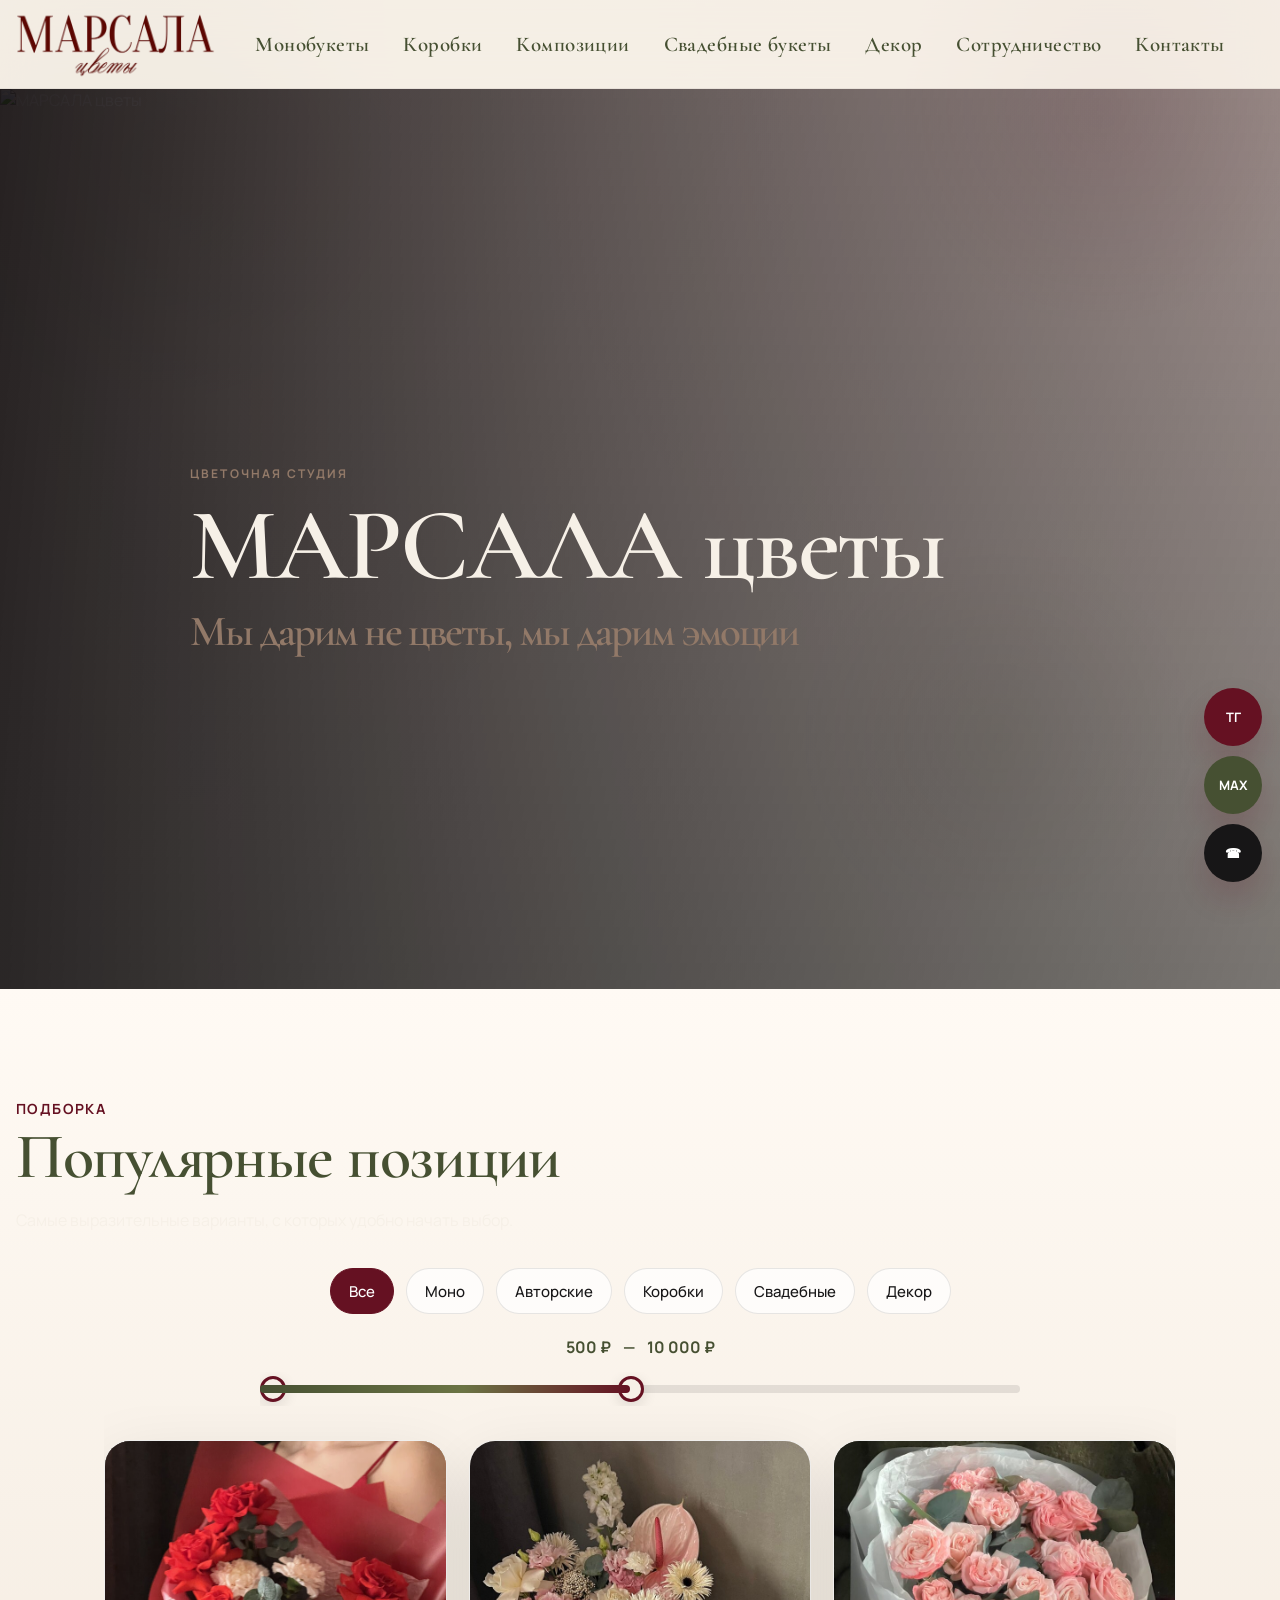
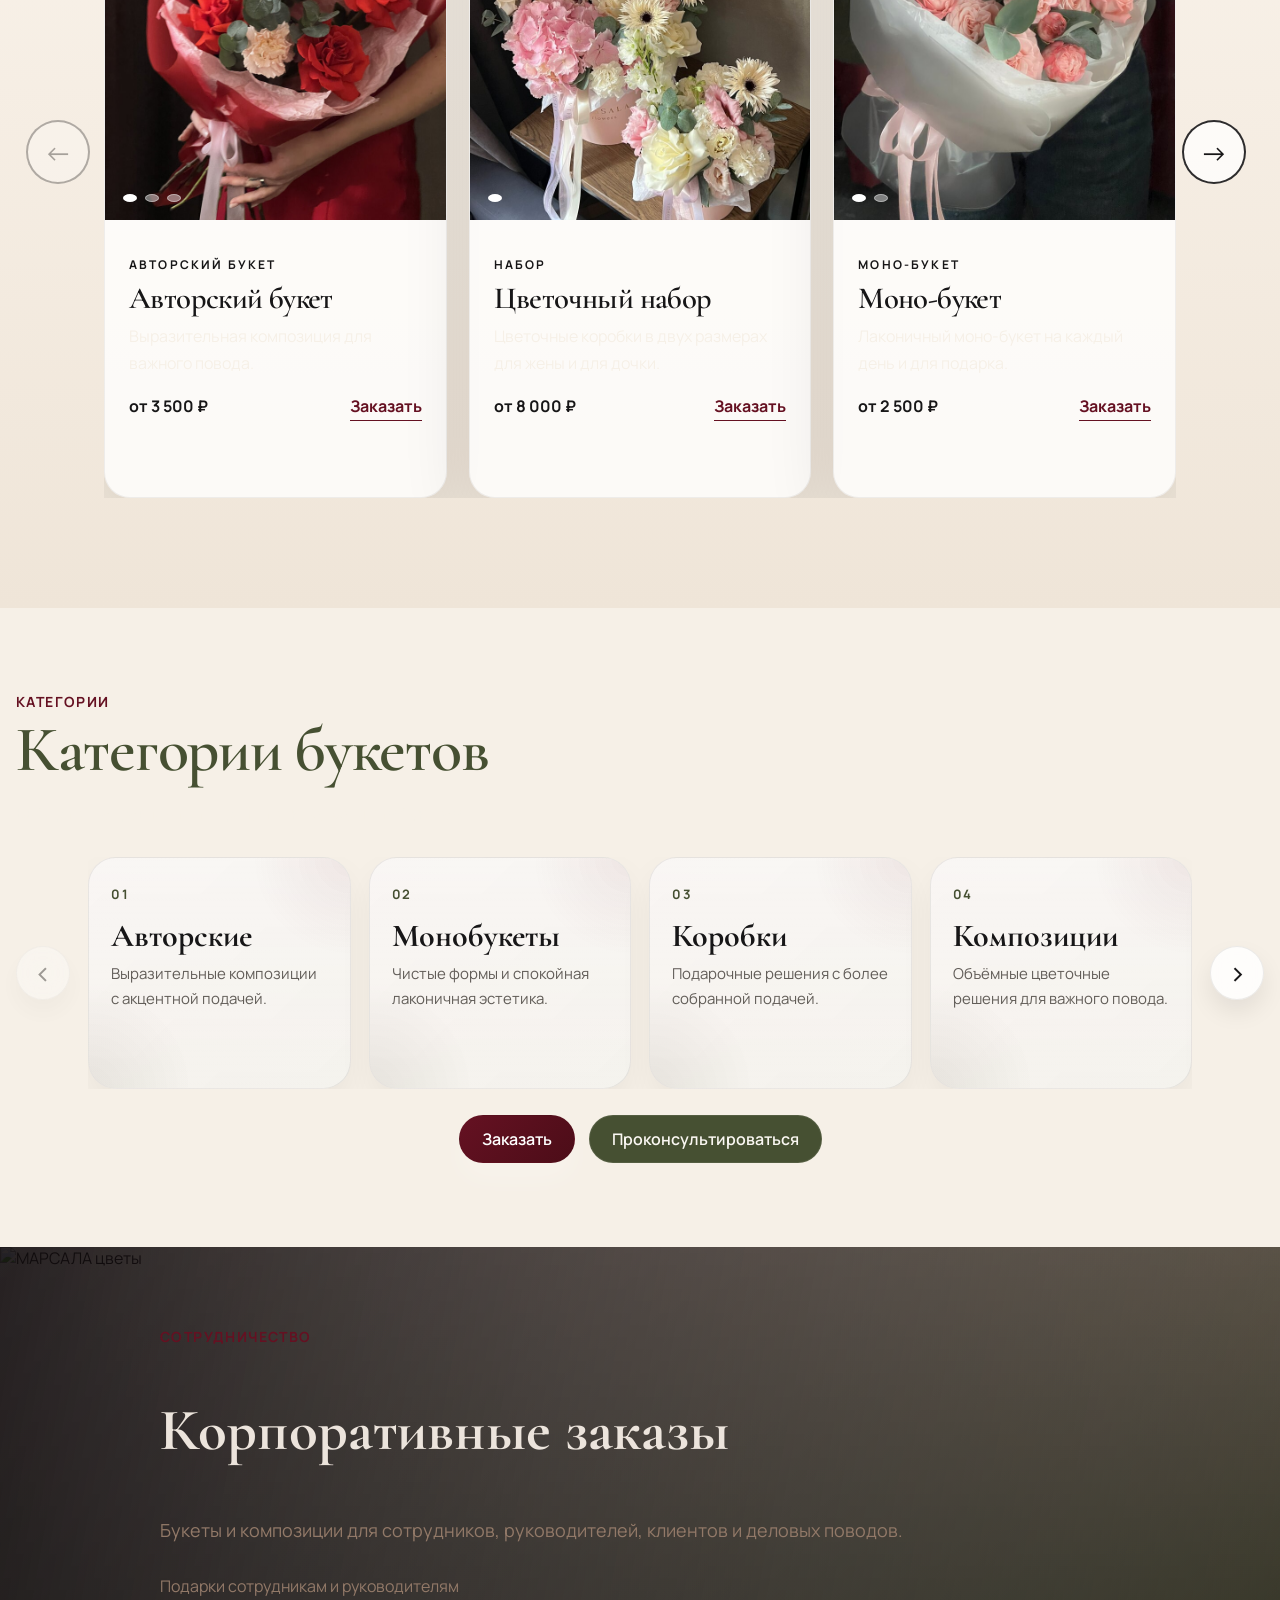
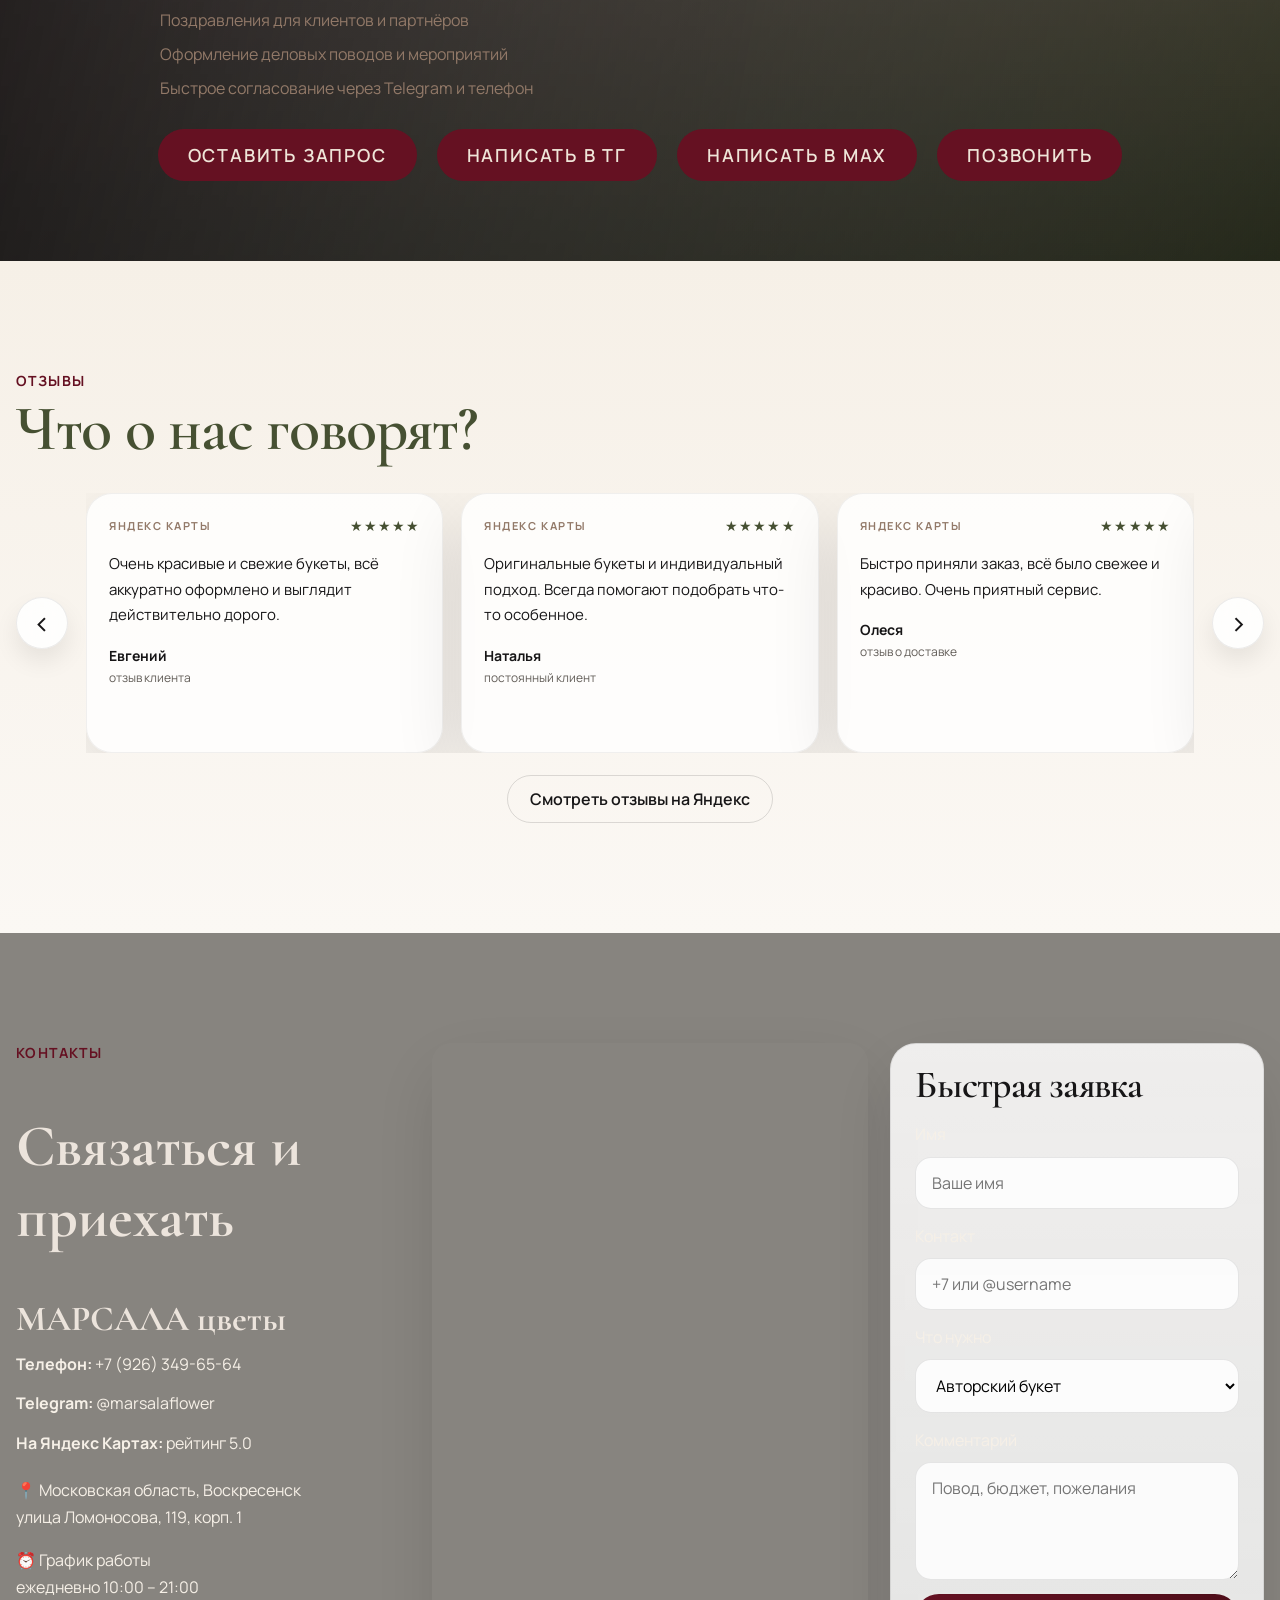
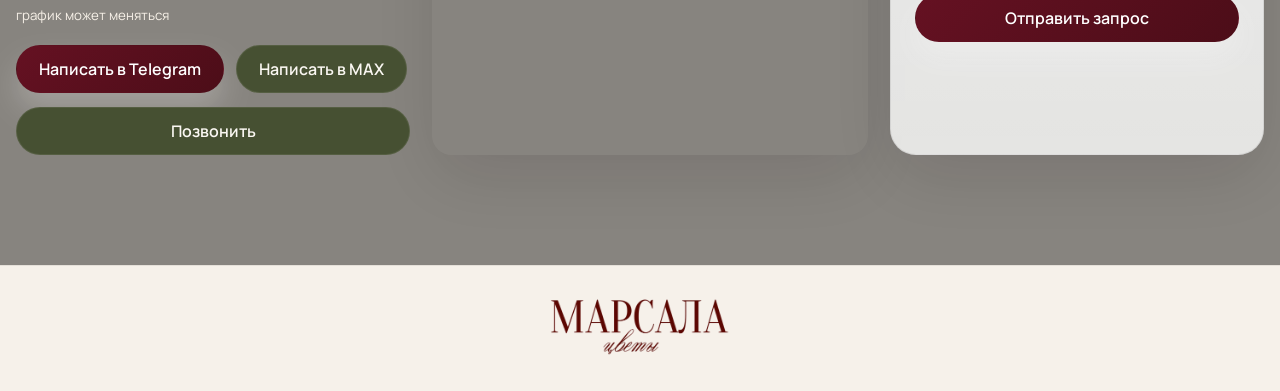
==== commit 9b9d7608: "favicon" ====
--- a/index.html
+++ b/index.html
@@ -8,7 +8,7 @@
   <link rel="preconnect" href="https://fonts.googleapis.com">
   <link rel="preconnect" href="https://fonts.gstatic.com" crossorigin>
   <link href="https://fonts.googleapis.com/css2?family=Cormorant+Garamond:wght@500;600;700&family=Manrope:wght@400;500;600;700&display=swap" rel="stylesheet">
-  <link rel="icon" type="image/svg+xml" href="img/logo.png" />
+  <link rel="icon" type="image/svg+xml" href="img/logo_wt.png" />
   <link rel="stylesheet" href="style.css" />
 </head>
 <body>
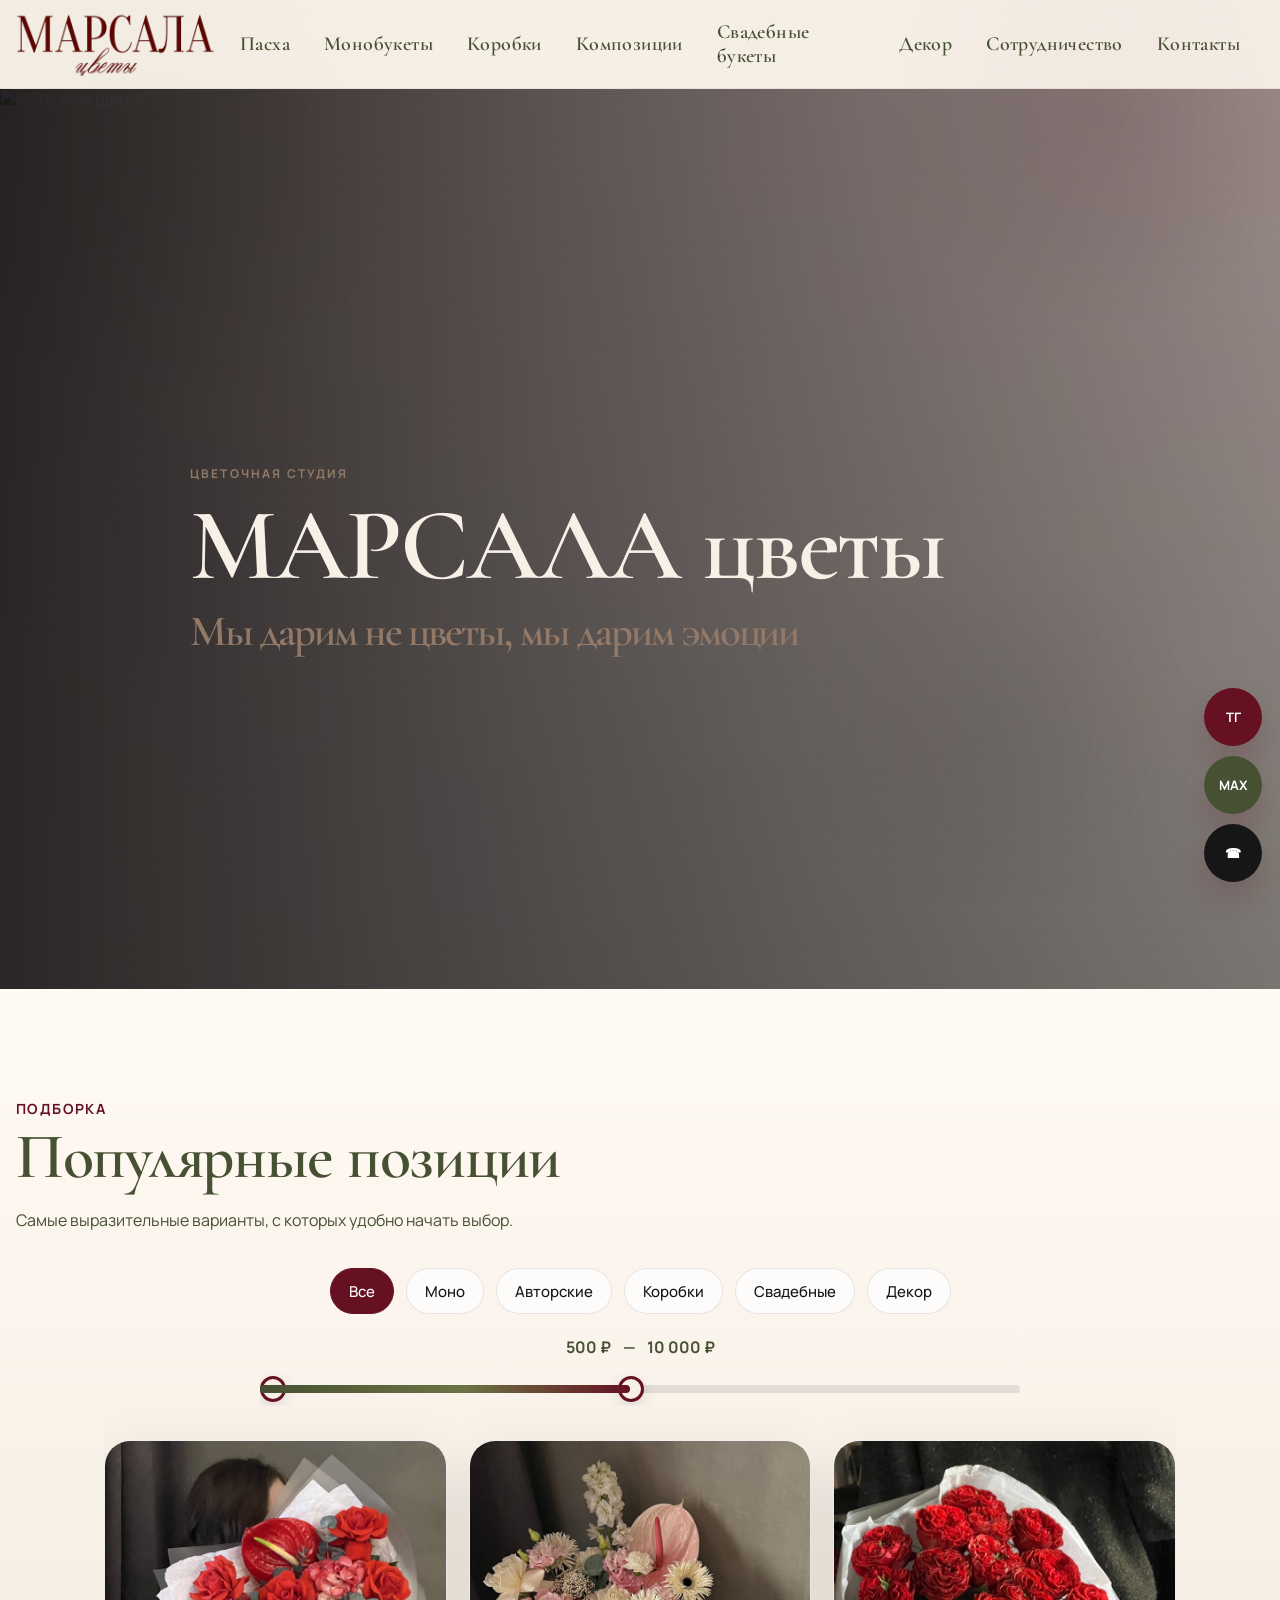
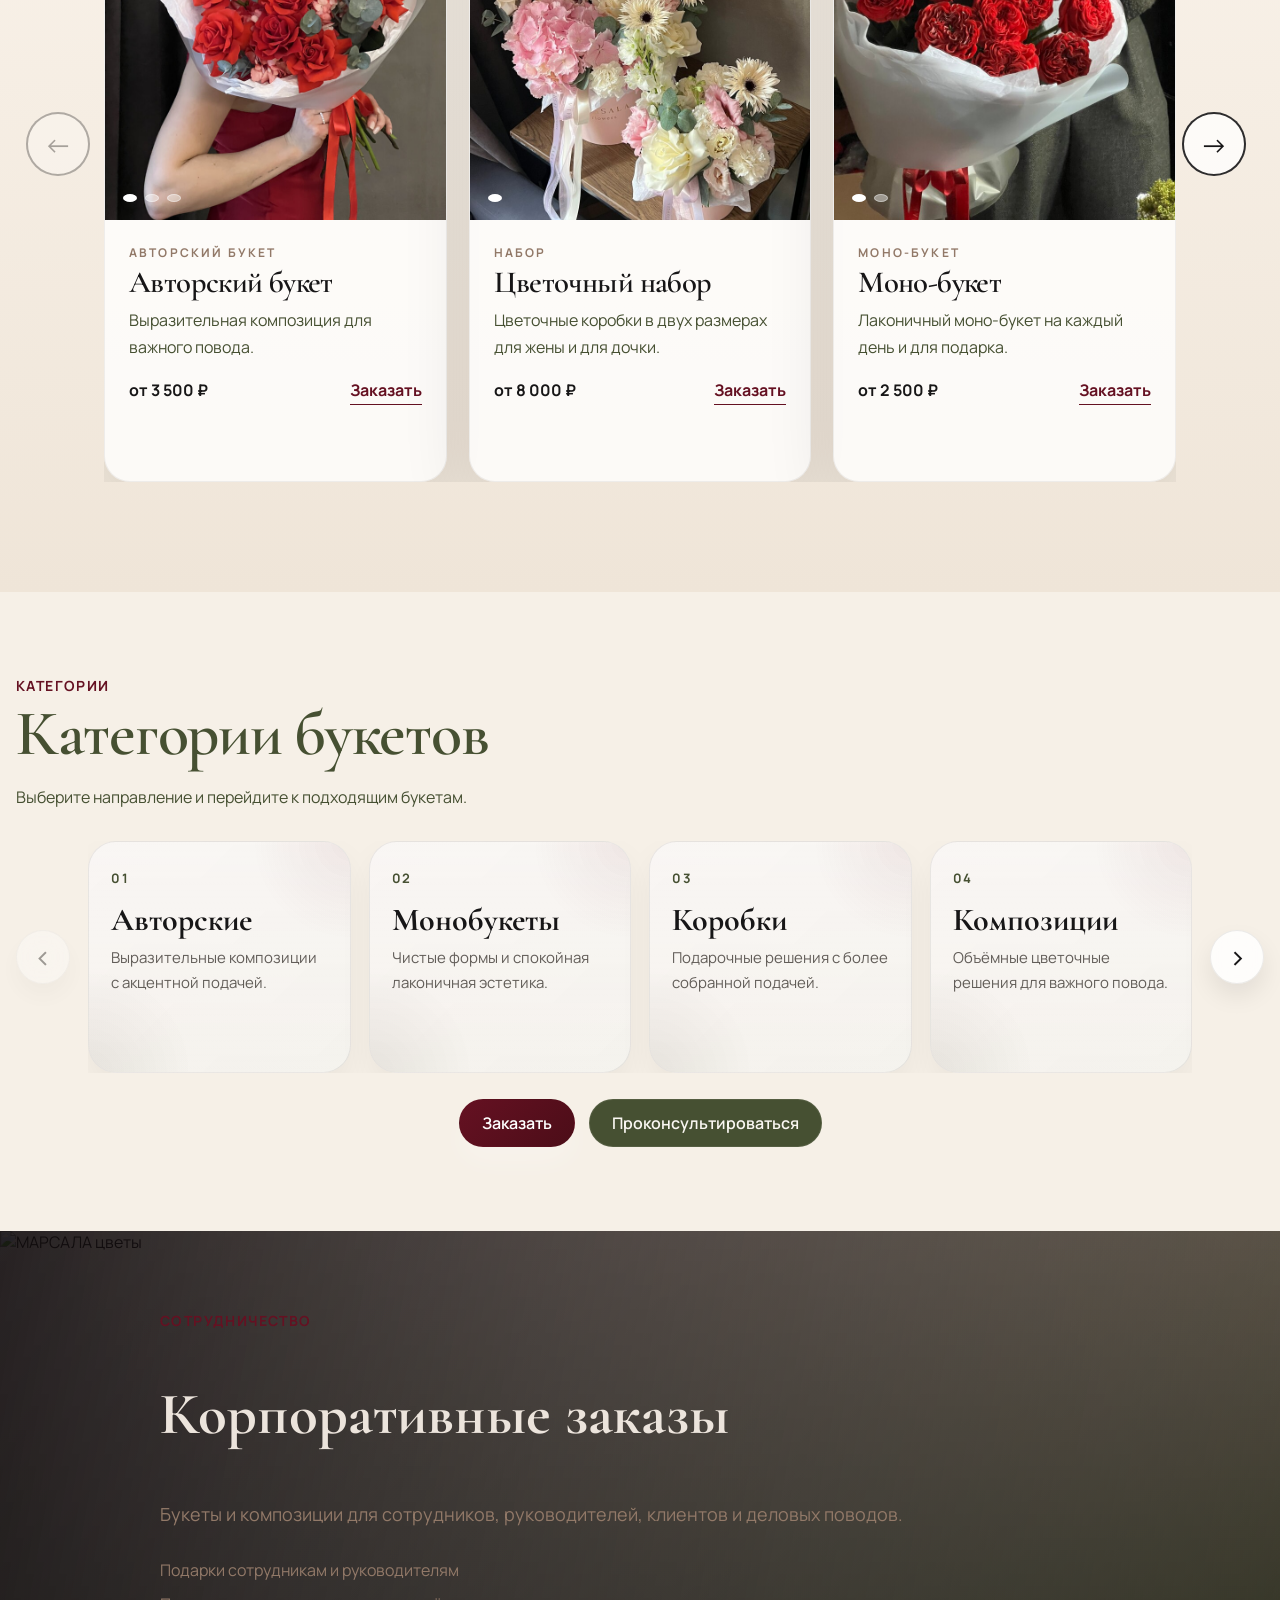
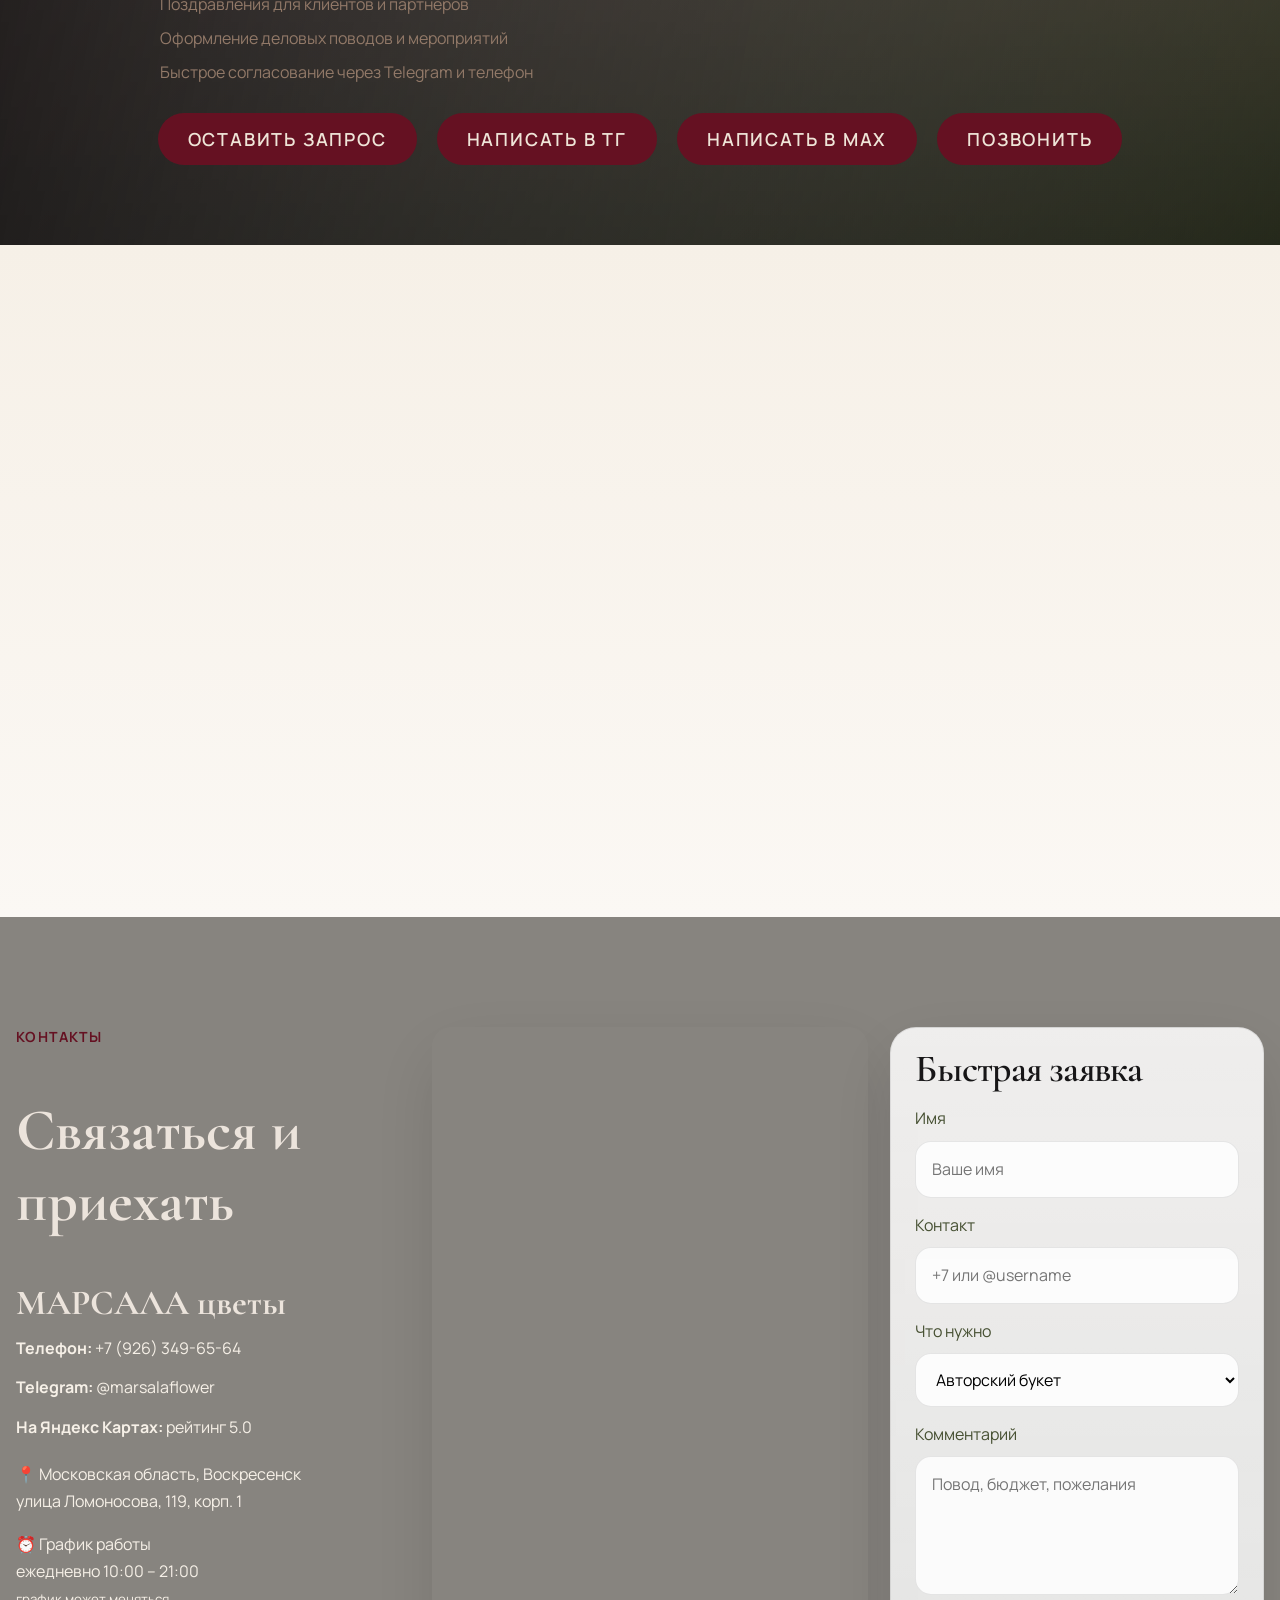
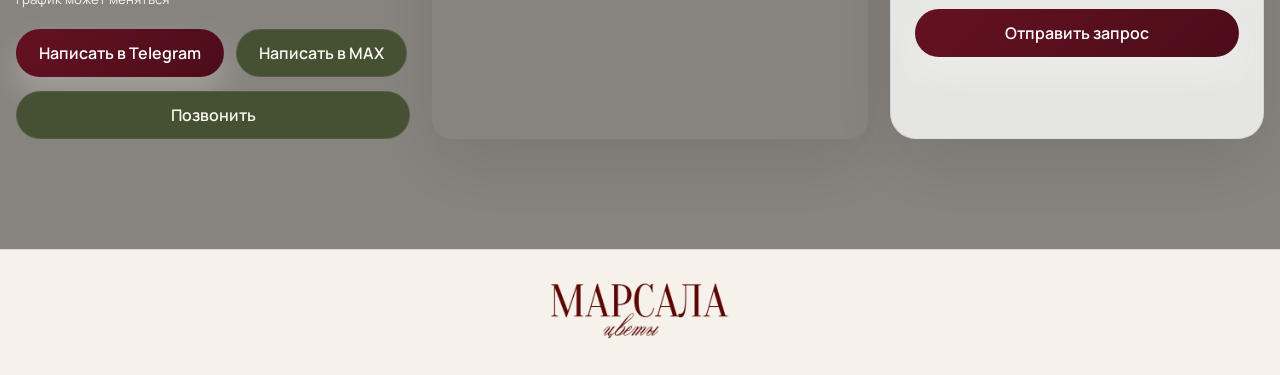
==== commit 49634d75: "russification" ====
--- a/index.html
+++ b/index.html
@@ -20,6 +20,7 @@
         </a>
 
         <nav class="nav" id="nav">
+          <a href="season-bouquets.html">Пасха</a>
           <a href="mono-bouquets.html">Монобукеты</a>
           <a href="box-compositions.html">Коробки</a>
           <a href="compositions.html">Композиции</a>
@@ -96,8 +97,8 @@
             <article class="catalog-card reveal" data-category="author" data-price="3500">
               <div class="catalog-card__gallery">
                 <img class="product-image active" src="img/compositions/anturium.jpg" alt="composition" />
-                <img class="product-image active" src="img/compositions/ekz.jpg" alt="composition" />
-                <img class="product-image active" src="img/compositions/silk.jpg" alt="composition" />
+                <img class="product-image" src="img/compositions/ekz.jpg" alt="composition" />
+                <img class="product-image" src="img/compositions/silk.jpg" alt="composition" />
                 <div class="product-dots"></div>
               </div>
               <div class="catalog-card__body">
@@ -130,7 +131,7 @@
             <article class="catalog-card reveal" data-category="mono" data-price="2500">
               <div class="catalog-card__gallery">
                 <img class="product-image active" src="img/mono/mono_kr.jpg" alt="bouquet" />
-                <img class="product-image active" src="img/mono/mono_ros.jpg" alt="bouquet" />
+                <img class="product-image" src="img/mono/mono_ros.jpg" alt="bouquet" />
                 <div class="product-dots"></div>
               </div>
               <div class="catalog-card__body">
@@ -147,9 +148,9 @@
             <article class="catalog-card reveal" data-category="box" data-price="2700">
               <div class="catalog-card__gallery">
                 <img class="product-image active" src="img/box/alie_rosi.jpg" alt="vox" />
-                <img class="product-image active" src="img/box/roses.jpg" alt="mono" />
-                <img class="product-image active" src="img/box/XXL.jpg" alt="mono" />
-                <img class="product-image active" src="img/box/mono_S.jpg" alt="mono" />
+                <img class="product-image" src="img/box/roses.jpg" alt="mono" />
+                <img class="product-image" src="img/box/XXL.jpg" alt="mono" />
+                <img class="product-image" src="img/box/mono_S.jpg" alt="mono" />
                 <div class="product-dots"></div>
               </div>
               <div class="catalog-card__body">
@@ -166,8 +167,8 @@
             <article class="catalog-card reveal" data-category="decor" data-price="600">
               <div class="catalog-card__gallery">
                 <img class="product-image active" src="img/decor/ваза11.jpg" alt="Decor" />
-                <img class="product-image active" src="img/decor/ваза20.jpg" alt="Decor" />
-                <img class="product-image active" src="img/decor/ваза_зел.jpg" alt="Decor" />
+                <img class="product-image" src="img/decor/ваза20.jpg" alt="Decor" />
+                <img class="product-image" src="img/decor/ваза_зел.jpg" alt="Decor" />
                 <div class="product-dots"></div>
               </div>
               <div class="catalog-card__body">
@@ -184,7 +185,7 @@
             <article class="catalog-card reveal" data-category="decor" data-price="850">
               <div class="catalog-card__gallery">
                 <img class="product-image active" src="img/decor/свечи.jpg" alt="Decor" />
-                <img class="product-image active" src="img/decor/свеча.jpg" alt="Decor" />
+                <img class="product-image" src="img/decor/свеча.jpg" alt="Decor" />
                 <div class="product-dots"></div>
               </div>
               <div class="catalog-card__body">
--- a/style.css
+++ b/style.css
@@ -162,7 +162,7 @@
 .footer__links a {
   position: relative;
   font-family: "Cormorant Garamond", serif;
-  font-size: 21px;
+  font-size: 20px;
   font-weight: 600;
   letter-spacing: 0.02em;
   color: var(--olive);
@@ -441,19 +441,22 @@
   font-size: clamp(2.6rem, 4.6vw, 4.8rem);
 }
 
-.section-head__text,
 .signature-card__desc,
-.catalog-card__desc,
+.contact-card label,
 .corporate__text,
 .contacts-list li,
 .contacts-info p,
-.contact-card label span,
 .category-link p {
   color: var(--milk);
   line-height: 1.7;
 }
 
-review-card__text
+.section-head__text,
+.catalog-card__desc,
+.contact-card span {
+  color: var(--olive);
+  line-height: 1.7;
+}
 
 .mini-label {
   margin: 0 0 8px;
